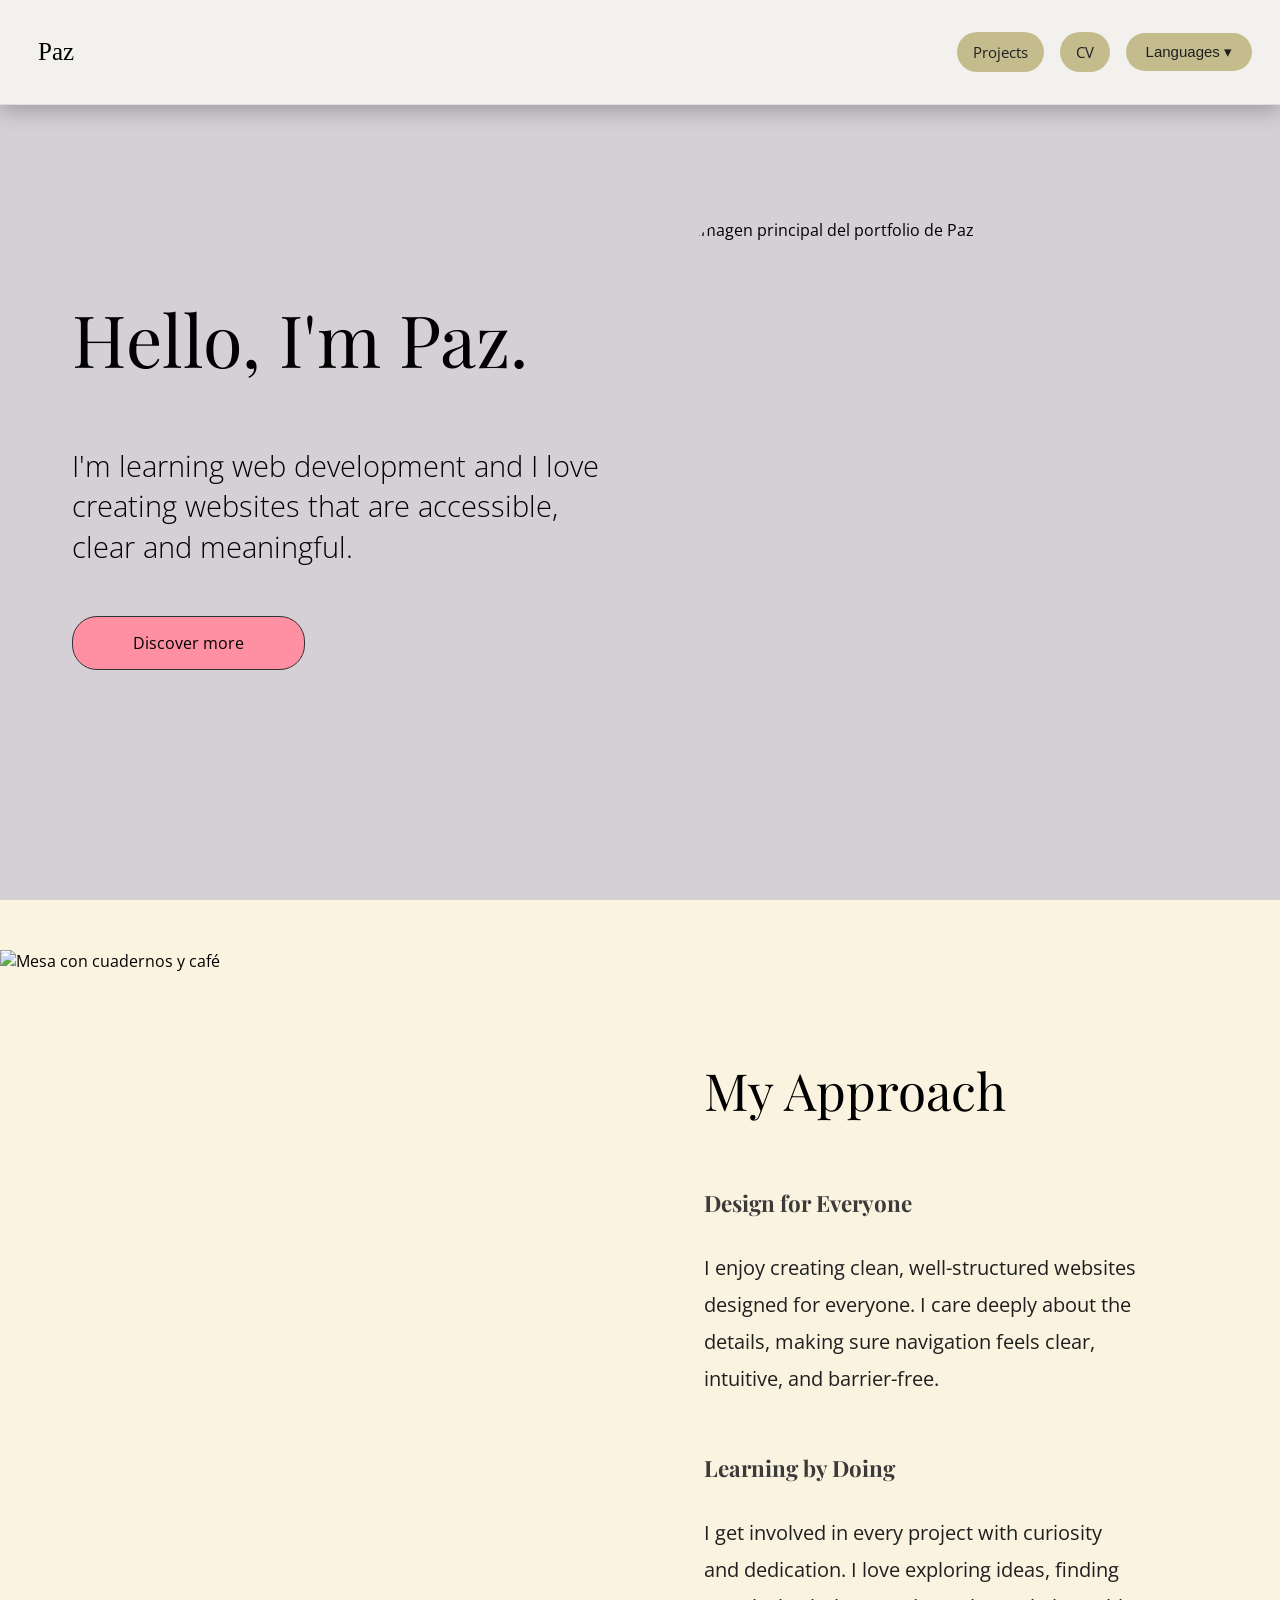
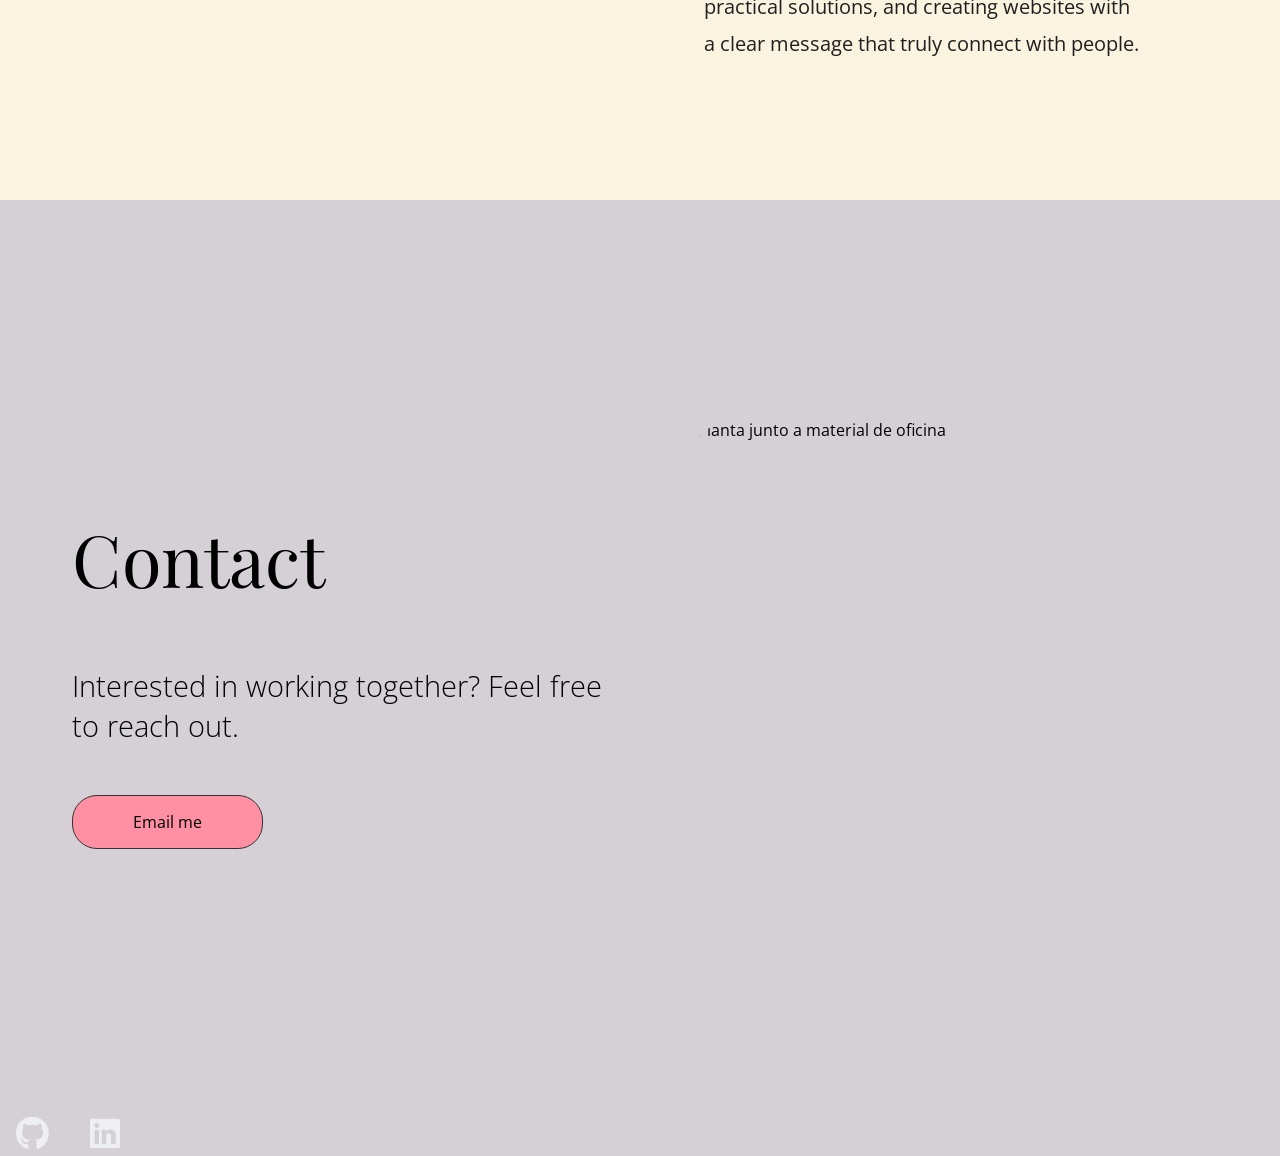
==== index.html @ 0264eae2 "Add files via upload" ====
<!DOCTYPE html>
<html lang="en">
<head>
    <meta charset="UTF-8">
    <meta name="viewport" content="width=device-width, initial-scale=1.0">
    <!-- Fuente de Google -->
    <link href="https://fonts.googleapis.com/css2?family=Playfair+Display:wght@400;600;700&family=Open+Sans:wght@300;400;600&display=swap" rel="stylesheet">
    <!-- Íconos Font Awesome -->
    <link rel="stylesheet" href="https://cdnjs.cloudflare.com/ajax/libs/font-awesome/6.5.0/css/all.min.css">
    <link rel="stylesheet" href="styles.css">


    <title>Mi Página Web</title>

    <style>
                               /* ====1 BASE / RESET==== */
  html {
    scroll-behavior: smooth;
  }

  body {
    font-family: 'Open Sans', sans-serif;
    margin: 0;
    padding: 0;
    background-color: #D4D0D6;
  }

  /* Tipografía para títulos */
  h1, h2 {
    font-family: 'Playfair Display', serif;
  }

  /* Tamaños base (globales) */
  h1 {
    font-size: 4.5rem;
    font-weight: normal;
  }

  h2, p {
    font-size: 1.8rem;
    font-weight: 300;
    line-height: 1.4;
  }
 
                            /* =====2 HEADER / NAV ==== */
  header {
    position: fixed;
    top: 0;
    width: 100%;
    z-index: 1000;
    background-color: #F2F1ED;
    color: black;
    padding: 1rem;
    display: flex;
    align-items: center;
    box-shadow: 0 6px 20px rgba(0, 0, 0, 0.25);
    flex-wrap: wrap;
    transition: transform 0.3s ease-in-out;
  }

  .hide-header {
    transform: translateY(-100%);
  }

  .logo {
    font-size: 25px;
    font-weight: normal;
    color: black;
    padding: 5px 10px;
    font-family: proxima nova; /* fuente de la pagina */
  }
.navbar {
  display: flex;
  align-items: center;
  width: 100%;
}

.nav-links {
  display: flex;
  align-items: center;
  gap: 1rem;
  margin-left: auto;
}

  .nav-link {
    text-decoration: none;
    color: black;
    font-size: 15px;
    padding: 10px 20px;
    border-radius: 20px;
    background-color: #C5BC8E;
    display: inline-block;
    cursor: pointer;
  }

  .nav-link:hover {
    background-color: #F2F1ED;
    color: #218838;
  }

  .nav-button {
    font-size: 15px;
    padding: 10px 40px;
    background-color: #C5BC8E;
    color: black;
    border: none;
    border-radius: 20px;
    cursor: pointer;
  }

  .nav-button:hover {
    background-color: #F2F1ED;
    color: #218838;
  }

  /* Dropdown idiomas */
  .dropdown {
    position: relative;
    cursor: pointer;
    border-radius: 20px;
    background-color: #C5BC8E;
    display: inline-block;
    font-size: 15px;
  }

  .dropdown:hover {
    background-color: #F2F1ED;
    color: #218838;
  }

  .dropdown i {
    margin-left: 6px;
  }

  .idioma-dropdown {
    display: none;
    position: absolute;
    top: 45px;
    left: 0;
    background-color: #F2F1ED;
    box-shadow: 0 4px 8px rgba(0,0,0,0.1);
    border-radius: 10px;
    list-style: none;
    padding: 0;
    margin: 0;
    z-index: 1001;
    overflow: hidden;
    min-width: 120px;
  }

  .idioma-dropdown li {
    padding: 10px;
    font-size: 14px;
    color: black;
    cursor: pointer;
    text-align: left;
  }

  .idioma-dropdown li:hover {
    background-color: #C5BC8E;
  }
  .dropdown-btn {
  background: none;
  border: none;
  padding: 10px 20px;
  font-size: 15px;
  line-height: 1,2;
  cursor: pointer;
}
.lang-toggle {
  background: none;
  border: none;
  padding: 8px;
  cursor: pointer;
  color: #6b705c; /* elegante, no negro */
  display: flex;
  align-items: center;
}
.lang-icon {
  width: 22px;
  height: 22px;
  stroke-width: 1.3;
}
.lang-toggle:hover {
  color:#218838;
}


                         /* =======3 SCROLL / SECCIONES====== */
                         /* Ocultar barra de scroll (mantiene el scroll activo) */
.scroll-container {
  scrollbar-width: none;      /* Firefox */
  -ms-overflow-style: none;   /* IE / Edge antiguo */
}

.scroll-container::-webkit-scrollbar {
  display: none;              /* Chrome, Safari, Edge */
}

.scroll-item {
  min-height: 100vh;
  height: auto;
  display: flex;
  align-items: center;
  justify-content: center;
  padding: 2rem 0;
}


  .second-section {
    background-color: #faf3e0;
  }

  /* Layout general de secciones (1 y 3) */
  .section {
    display: flex;
    align-items: center;
    justify-content: center;
    max-width: 1200px;
    width: 100%;
    padding: 3rem 2rem;
    gap: 3rem;
  }

  .text-content {
    flex: 1;
    margin-right: 0;
  }

  .image-content {
    flex: 1;
    display: flex;
    justify-content: center;
    margin-left: 0;
  }

  .image-content img {
    width: 510px;
    height: 510px;
    object-fit: cover;
    border-radius: 60px;
    margin-top: 3rem; /* baja la imagen sin afectar al header */
  }

                            /* =======4. SECCIÓN 2 (ENFOQUE)====== */
  .enfoque-section {
    display: flex;
    height: auto; 
    padding: 0;
    margin: 0;
  }

  .enfoque-img {
    width: 50vw;
    height: auto;
    margin: 0;
    padding: 0;
    flex-shrink: 0;
  }

  .enfoque-img img {
    width: 100%;
    height: 100%;
    object-fit: cover;
    border-radius: 0;
    display: block;
  }

  /* (Unificado) Text-content dentro de sección enfoque */
  .enfoque-section .text-content {
    width: 50vw;
    padding: 4rem;
    display: flex;
    flex-direction: column;
    justify-content: center;
  }

  /* Tipografía y tamaños específicos dentro de sección enfoque */
.enfoque-section h1 {
  font-size: 3.2rem;
  margin-bottom: 2rem;
}

.enfoque-section h2 {
  font-size: 1.4rem;
  font-weight: 500;
  margin-top: 2rem;
  margin-bottom: 0.6rem;
  color: #3a3a3a;
}


.enfoque-section p {
  font-size: 1.25rem;
  line-height: 1.85;  /*mas aire entre lineas*/
  margin-bottom: 1.5rem;
  max-width: 85%;  /*ancho de la lectura*/
  color:  #1f1f1f;
  font-weight: 400;
}


                                     /* ======5. BOTÓN ======== */
  .pink-button {
    background-color: #ff8fa3;
    border: 1px solid #333;
    color: black;
    padding: 15px 60px;
    font-size: 16px;
    border-radius: 25px;
    cursor: pointer;
    display: inline-block;
    margin-top: 20px;
    transition: background-color 0.3s ease;
    text-decoration: none;
  }

  .pink-button:hover {
    background-color: #ff6f8e;
  }

                         /* =====  6) FOOTER  ========= */
 

  .social-icons {
    margin-top: 10px;
  }

  .social-icons a {
    color:#edeff2 ;
    margin: 0 16px;
    font-size: 34px;
    transition: color 0.3s;
    text-decoration: none;
  }

  .social-icons a:hover {
    color: #ff8fa3;
  }

                       /* ===== 7) RESPONSIVE ============= */

  .lang-toggle {
    display: none; /* (🌍) oculto por defecto en PC */
}

  @media (max-width: 768px) {

/* ===== BOTÓN IDIOMA MÓVIL (🌍) ===== */

/* Asegura que el grupo de acciones se vea */
.mobile-actions {

  display: flex;
  align-items: center;
  gap: 0.75rem;
  margin-left: auto;
}

/* Botón idioma: solo icono, visible y negro */
.lang-toggle {
  display: inline-flex;/* globo en modo movil*/
  align-items: center;
  justify-content: center;
  background: transparent;
  border: none;
  box-shadow: none;

  color: #000; /* mismo color que Paz */
  padding: 6px;
  cursor: pointer;
}

/* Tamaño real del icono */
.lang-toggle svg {
  width: 22px;
  height: 22px;
  stroke: currentColor;
}
/* MENÚ MÓVIL ABIERTO: ocultar icono idioma (bolita) */
header.open .lang-toggle {
  display: none;
}
/* Ajuste menú móvil */
    .nav-menu { 
      flex-wrap: wrap; 
      justify-content: center; 
      margin-left: 0; 
      margin-right: 0;
     } 

    .section {
      flex-direction: column;
      padding: 2rem 1rem;
      text-align: center;
    }

    .text-content, .image-content {
      margin: 1rem 0;
    }

    .image-content img {
      width: 100%;
      max-width: 300px;
      height: auto;
    }

    header {
      flex-direction: column;
      text-align: center;
    }

    .nav-link {
      margin: 10px 0;
    }

    h1 {
      font-size: 3rem;
    }

    h2 {
      font-size: 1rem;
    }

    .scroll-item {
      padding: 2rem 1rem;
      
    }

    .enfoque-section {
      flex-direction: column;
    }

    .enfoque-img, .enfoque-img img {
      width: 100%;
      height: auto;
    }

    .enfoque-section .text-content {
      width: 100%;
      padding: 2rem;
    }

  /* MENÚ MÓVIL: ocultar botones verdes */
    .nav-links {
       display: none;
}
/* ===== MENÚ MÓVIL – LISTA MÍNIMA ===== */

header.open .nav-links {
  display: flex;
  flex-direction: column;
  align-items: center;
  gap: 1.2rem;
  margin-top: 1.5rem;
}

header.open .nav-link {
  background: none;
  padding: 0;
  font-size: 1.15rem;
  font-weight: 400;
  color: #000;
}

header.open .nav-link:hover {
  color: #218838;
}

/* MENÚ MÓVIL ABIERTO: ocultar Languages */
.nav-links .dropdown {
  display: none;
}

/* MENÚ MÓVIL ABIERTO: ocultar hamburguesa cuando el menú está abierto */
header.open .nav-toggle {
  display: none;

  }
  /* ===== MENÚ MÓVIL COMO LISTA (SIN BOTONES) ===== */

header.open .nav-links {
  display: flex;              /* muestra el menú */
  flex-direction: column;     /* lista vertical */
  align-items: center;
  width: 100%;
  margin-top: 1.5rem;
  gap: 1.2rem;
}

header.open .nav-link {
  background: none;           /* quita verde */
  border-radius: 0;
  padding: 0;                 /* quita forma de botón */
  font-size: 1.2rem;
  font-weight: 400;
  color: #000;
}

header.open .nav-link:hover {
  background: none;
  color: #218838;
}

  }
</style>

</head>
<body>
                                   <!-- ====== ENCABEZADO CON MENÚ ====== -->
   
  <header>
  <div class="navbar">
  <a class="logo" href="index.html">Paz</a>

 <!-- ====== ACCIONES MÓVIL (derecha) ====== -->

   <div class="mobile-actions">

  <!-- Botón idioma (móvil) -->
  <button class="lang-toggle" aria-label="Change language">
  <svg class="lang-icon" viewBox="0 0 24 24" aria-hidden="true">
  <circle cx="12" cy="12" r="9" fill="none" stroke="currentColor" stroke-width="1.3"/>
  <path d="M4 12h16M12 3.5c3.5 3.8 3.5 13.2 0 17M12 3.5c-3.5 3.8-3.5 13.2 0 17"
      stroke="currentColor" stroke-width="1.3" fill="none"/>
  </svg>
      </button>
      
<!-- DROPDOWN IDIOMAS · MÓVIL -->
  <div class="dropdown mobile-dropdown">
    <div class="dropdown-menu">
      <button type="button" onclick="cambiarIdioma('en')">English</button>
      <button type="button" onclick="cambiarIdioma('es')">Español</button>
    </div>
  </div>
  <!-- Botón menú (hamburguesa) -->
  <button class="nav-toggle" aria-label="Abrir menú">
    <span></span><span></span><span></span>
  </button>

</div>


     <nav class="nav-links" aria-label="Navegación">
<a href="#" id="nav-projects">Projects</a>
<a href="#" id="nav-cv">CV</a>
      <div class="dropdown">
        <button class="dropdown-btn" id="nav-language" type="button">Languages ▾</button>

        <div class="dropdown-menu">
          <button type="button" onclick="cambiarIdioma('en')">English</button>
          <button type="button" onclick="cambiarIdioma('es')">Español</button>
        </div>
      </div>
    </nav>
  </div>
</header>
 
                              <!-- ====== CONTENIDO PRINCIPAL ====== -->
    <main class="scroll-container">
                                              <!-- SECCIÓN 1 -->

<section class="scroll-item">
<div  class="section">
<div  class="text-content">
<h1   id="intro-titulo">Hello, I'm Paz.  </h1>
<p    id="intro-parrafo">I'm learning web development and I love creating websites that are accessible, clear and meaningful.</p>
<a    href="projects-en.html" 
      class="pink-button" 
      id="intro-boton"> Discover more
</a>
</div>
      
<div  class="image-content">
<img  src="https://i.postimg.cc/T3HyyRSV/9FF4616E-A33A-4D18-80FD-D19FC85ECB50.png"
      alt="Imagen principal del portfolio de Paz">
</div>

            </div>
        </section>

                                                 <!-- SECCIÓN 2 -->
        
       <section class="scroll-item second-section" id="projects">
    <div class="enfoque-section">
        <div class="enfoque-img">
            <img src="https://i.postimg.cc/15RDTkV3/marina-podrez-Qw-Op3y-IPm38-unsplash.jpg" alt="Mesa con cuadernos y café">
        </div>
        <div class="text-content">
            <h1 id="enfoque-titulo">My Approach</h1>

<h2 id="enfoque-sub1"><strong>Design for Everyone</strong></h2>
<p id="enfoque-texto1">I enjoy creating clean, well-structured websites designed for everyone. I care deeply about the details, making sure navigation feels clear, intuitive, and barrier-free.</p>

<h2 id="enfoque-sub2"><strong>Learning by Doing</strong></h2>
<p id="enfoque-texto2">I get involved in every project with curiosity and dedication. I love exploring ideas, finding practical solutions, and creating websites with a clear message that truly connect with people.</p>



        </div>
    </div>
</section>

                                                 <!-- SECCIÓN 3 -->
        <section class="scroll-item" id="contact">
            <div class="section">
                <div class="text-content">
               <h1 id="contacto-titulo">Contact me </h1>

<p id="contacto-texto">
  Interested in my professional profile? Take a look at my CV to learn more about my experience and background.
</p>

<a href="cv-en.html" class="pink-button" id="contacto-boton">
  View CV
</a>
    

                </div>
                <div class="image-content">
                    <img src="https://i.postimg.cc/xTqwysz9/planta-en-maceta-cerca-de-telefonos-inteligentes-y-papeleria.jpg" alt="Planta junto a material de oficina">

                </div>
            </div>
        </section>
    </main>

                                       <!-- ====== Foot ====== -->
    <footer>
  <div class="social-icons">
    <a href="https://github.com/Paz8341" target="_blank" aria-label="GitHub">

      <i class="fab fa-github"></i>
    </a>
    <a href="https://www.linkedin.com/in/paz-castillo-268824127" target="_blank" aria-label="LinkedIn">

      <i class="fab fa-linkedin"></i>
    </a>
  </div>
</footer>

                  <!-- ====== SCRIPT PARA OCULTAR HEADER AL DESPLAZAR HACIA ABAJO ====== -->
    <script>
  let lastScroll = 0;

  const header = document.querySelector("header");
  const scroller = document.querySelector(".scroll-container"); // el que realmente hace scroll

  scroller.addEventListener("scroll", () => {
    const currentScroll = scroller.scrollTop; // posición del scroll dentro del contenedor

    if (currentScroll > lastScroll) {
      header.classList.add("hide-header");   // bajando: ocultar
    } else {
      header.classList.remove("hide-header"); // subiendo: mostrar
    }

    lastScroll = currentScroll;
  });
</script>

   <script>
const textos = {
  en: {
    /* ===== MENÚ (Ingles)===== */
    "menu-proyectos": "Projects",
    "menu-contacto": "Contact",

    /* ===== SECCIÓN 1 (Ingles)===== */
    "intro-titulo": "Hello, I'm Paz.",
    "intro-parrafo": "I'm learning web development and I love creating websites that are accessible, clear and meaningful.",
    "intro-boton": "Discover more",

    /* ===== SECCIÓN 2 (Ingles)===== */
    "enfoque-titulo": "My Approach",
    "enfoque-sub1": "<strong>Design for Everyone</strong>",
    "enfoque-texto1": "I enjoy creating clean, well-structured websites designed for everyone. I care deeply about the details, making sure navigation feels clear, intuitive, and barrier-free.",
    "enfoque-sub2": "<strong>Learning by Doing</strong>",
    "enfoque-texto2": "I get involved in every project with curiosity and dedication. I love exploring ideas, finding practical solutions, and creating websites with a clear message that truly connect with people.",

    /* ===== SECCIÓN 3 (Ingles)===== */
    "contacto-titulo": "Contact",
    "contacto-texto": "Interested in working together? Feel free to reach out.",
    "contacto-boton": "Email me",


    /* ===== FOOTER (Ingles)===== */
    "pie-pagina": "&copy; 2025 My Website"
  },

  es: {
    /* ===== MENÚ (español)===== */
    "menu-proyectos": "Proyectos",
    "menu-contacto": "Contacto",

    /* ===== SECCIÓN 1 (español)===== */
    "intro-titulo": "Hola, soy Paz.",
    "intro-parrafo": "Estoy aprendiendo desarrollo web y me encanta crear sitios accesibles, claros y con sentido.",
    "intro-boton": "Descubrir más",

    /* ===== SECCIÓN 2 (español)===== */
    "enfoque-titulo": "Mi Enfoque",
    "enfoque-sub1": "<strong>Diseño para Todos</strong>",
    "enfoque-texto1": "Disfruto creando páginas limpias y bien estructuradas, pensadas para todas las personas. Cuido los detalles para que la navegación sea clara, intuitiva y sin barreras.",
    "enfoque-sub2": "<strong>Aprender Haciendo</strong>",
    "enfoque-texto2": "Me implico en cada proyecto con curiosidad y dedicación. Me encanta explorar ideas, encontrar soluciones prácticas y crear webs con un mensaje claro que conecten de verdad con su público.",

    /* ===== SECCIÓN 3 (español)===== */
    "contacto-titulo": "Contacto",
    "contacto-texto": "¿Te apetece colaborar? Escríbeme cuando quieras.",
    "contacto-boton": "Escríbeme",


    /* ===== FOOTER (español)===== */
    "pie-pagina": "&copy; 2025 Mi Sitio Web"
  }
};

function cambiarIdioma(idioma) {

  // 1) Cambio los textos visibles según idioma
  for (const id in textos[idioma]) {
    const elemento = document.getElementById(id);
    if (elemento) {
      elemento.innerHTML = textos[idioma][id];
    }
  }

  // 2) Cambio enlaces según idioma (CV y Projects)
  const btnCV = document.getElementById("contacto-boton");
  if (btnCV) {
    btnCV.href = (idioma === "es") ? "cv-es.html" : "cv-en.html";
  }

  const btnProjects = document.getElementById("intro-boton");
  if (btnProjects) {
    btnProjects.href = (idioma === "es") ? "projects-es.html" : "projects-en.html";
  }

  // 3) Guardo el idioma elegido para próximas visitas
  localStorage.setItem("lang", idioma);

  // 4) Ajusto el atributo lang del HTML
  document.documentElement.lang = idioma;
}


/* ===== DROPDOWN IDIOMAS ===== */
document.querySelector('.dropdown').addEventListener('click', function (e) {
  e.stopPropagation();
  const menu = document.getElementById('idioma-menu');
  menu.style.display = (menu.style.display === 'block') ? 'none' : 'block';
});

document.addEventListener('click', function () {
  const menu = document.getElementById('idioma-menu');
  if (menu) menu.style.display = 'none';
});
// Al cargar la página: aplico el idioma guardado (si existe)
// Si no hay ninguno, uso inglés por defecto
const idiomaGuardado = localStorage.getItem("lang") || "en";
cambiarIdioma(idiomaGuardado);


</script>
 <script src="script.js"></script>

 <script src="script.js"></script>

</body>
</html>
---- styles.css ----
/* ====== RESET/BASE GLOBAL ====== */


* { box-sizing: border-box; }/* Aplica todos los elementos y hace que padding y border no rompan el tamaño real*/
html { 
  scroll-behavior: smooth; }/* Controla el comportamiento general del scroll */
body { 
  margin: 0; /* elimina margen por defecto del navegador */
  font-family: 'Open Sans', sans-serif; }/* fuente base */

/* Contenedor general */

.container { /* Contenedor centrado reutilizable Limita ancho y da aire lateral*/
  max-width: 1100px;
  margin: 0 auto;/* centra horizontalmente */
  padding: 3rem 1.5rem;/* espacio interior */
}

/* ====== HEADER / NAV (responsive) ====== */

header { /*Contenedor principal del menú superior*/
  position: sticky; /* se queda arriba al hacer scroll */
  top: 0;
  z-index: 1000; /* se mantiene por encima del contenido */
  background: #F2F1ED;
  border-bottom: 1px solid rgba(0,0,0,0.08);
}
/* Barra de navegación */

.navbar {
  display: flex; /* coloca elementos en fila */
  align-items: center; /* centra verticalmente */
  gap: 1rem;
  padding: 1rem 0.75rem;
  margin: 0;
}
/* Logo/ Nombre del sitio */

.logo {
  font-family: 'Playfair Display', serif; /* fuente decorativa */
  font-size: 1.4rem; /*tamaño del texto */
  text-decoration: none; /* sin subrayado */
  color: #1f1f1f; /* color del texto */
}
/* ====== ENLACES DE NAVEGACION ====== */

.nav-links {/* Contenedor de los links del menú */
  margin-left: auto; /* empuja los links a la derecha */
  display: flex;/* coloca los links en fila */
  align-items: center; /* centra verticalmente */
  gap: 0.75rem; /* espacio entre links */
}

.nav-links a { /* Estilo de cada enlace del menú */
  text-decoration: none; /* Sin subrayado */
  color: #1f1f1f; /* color del texto */
  background: #C5BC8E; /* fondo del botón */
  padding: 10px 16px; /* espacio interior */
  border-radius: 999px; /* forma redondeada */
  font-size: 0.95rem; /* tamaño de texto */
}

.nav-links a:hover { /* Hover de los enlaces */
  background: #ffffff; }  /* cambia el fondo al pasar el ratón */


/* ===== HAMBURGUESA CLÁSICA (3 RAYAS) ===== */

/* Botón hamburguesa (contenedor del icono) */
.nav-toggle { 
  display: none;   /* oculto por defecto (desktop) */      
  margin-left: auto; /* Empuja el botón a la derecha */
  background: #C5BC8E; /* Fondo verde (igual que los botones del menú) */
  border: none;   /* Sin borde */
  border-radius: 999px; /* Forma completamente redondeada */
  cursor: pointer; /* Cursor de botón clicable */
  align-items: center;
  justify-content: center;
  width: 38px;      /* ancho fijo del botón */
  height: 28px;     /* alto fijo del botón */
  padding: 0;       /* evita que la pastilla se alargue */

}

/* Línea central de la hamburguesa */
.nav-toggle span {
  position: relative;  /* Referencia para ::before y ::after */
  width: 6px;  /* Ancho de cada raya */
  height: 1.5px; /* Grosor de la raya */
  background: #1f1f1f; /* Color de las rayas */
  display: block; /* Se comporta como bloque */
}

/* Rayas superior e inferior */
.nav-toggle span::before,
.nav-toggle span::after {
  content: "";                /* Necesario para que el pseudo-elemento exista */
  position: absolute;         /* Posición absoluta respecto al span */
  left: 0;                    /* Alineadas a la izquierda */
  width: 6px;                /* Mismo ancho que la raya central */
  height: 1.5px;                /* Mismo grosor */
  background: #1f1f1f;        /* Mismo color */
}

/* Raya superior */
.nav-toggle span::before {
  top: -4px;                  /* Se coloca arriba de la raya central */
}

/* Raya inferior */
.nav-toggle span::after {
  top: 4px;                   /* Se coloca debajo de la raya central */
}


/* Dropdown idiomas */

.dropdown {/* Contenedor del dropdown (referencia para position:absolute) */
   position: relative; }/* permite posicionar el menú dentro */

.dropdown-btn {
  border: none;
  background: #C5BC8E;
  padding: 10px 16px;
  border-radius: 999px; /* forma redondeada */
  cursor: pointer;
  font-size: 0.95rem;
  color: #1f1f1f;
}

.dropdown-btn:hover { /* Hover del botón de idiomas */
  background: #ffffff; /* cambio de fondo al pasar el ratón */
}

.dropdown-menu {/* Menú desplegable (cerrado por defecto) */
  display: none;/* oculto inicialmente */
  position: absolute;/* flota sobre el layout */
  top: 46px;/* separación desde el botón */
  left: 0;/* alineado a la izquierda */
  background: #fff;/* fondo blanco */
  border-radius: 14px;/* esquinas suaves */
  box-shadow: 0 10px 30px rgba(0,0,0,0.15);/* sombra flotante */
  padding: 8px;/* espacio interior */
  min-width: 160px;/* ancho mínimo */
}

.dropdown-menu button {/* Botones dentro del menú de idiomas */
  width: 100%;/* ocupa todo el ancho */
  border: none;/* sin borde */
  background: transparent;/* fondo transparente */
  padding: 10px 10px;/* espacio clicable */
  border-radius: 10px;/* esquinas redondeadas */
  text-align: left;/* texto alineado a la izquierda */
  cursor: pointer;/* cursor interactivo */
}

.dropdown-menu button:hover { /* Hover de cada idioma */
  background: #F2F1ED; /* fondo suave al pasar el ratón */
}

.dropdown.open .dropdown-menu { /* Estado abierto del dropdown (activado por JS) */
  display: block;  /* muestra el menú */
}

/* ====== HERO (Inicio) ====== */

.hero { /* Sección principal de bienvenida */
  background: #D4D0D6; /* color de fondo del hero */
}

.hero-grid {/* Grid que organiza texto e imagen */
  display: grid; /* layout en grid */
  grid-template-columns: 1.1fr 0.9fr;/* texto / imagen */
  gap: 2rem; /* espacio entre columnas */
  align-items: center;/* centra verticalmente */
}

.hero h1 { /*Título principal del hero */
  font-family: 'Playfair Display', serif;/* tipografía especial */
  font-size: 3.2rem;/* tamaño grande */
  margin: 0 0 0.8rem 0;/* separación inferior */
}

.hero p { /* Texto descriptivo del hero */
  font-size: 1.15rem;/* tamaño de lectura cómoda */
  line-height: 1.7;/* altura de línea */
  margin: 0 0 1.2rem 0;/* separación inferior */
  max-width: 52ch; /* ancho máximo de lectura */
}

.hero img {/* Imagen del hero */
  width: 100%;
  height: 420px;
  object-fit: cover;/* recorte proporcional */
  border-radius: 28px;
}

/* Botón rosa (tu estilo) */
.pink-button {
  background-color: #ff8fa3;/* color principal */
  border: 1px solid #333;
  color: black;/* texto negro */
  padding: 14px 46px;
  font-size: 16px;
  border-radius: 25px;
  cursor: pointer;/* cursor interactivo */
  display: inline-block;/* se comporta como botón */
  text-decoration: none;
}
.pink-button:hover { /* Hover del botón rosa */
  background-color: #ff6f8e; /* color más intenso */
}

/* Cards */

.card {/*una caja bonita que contiene algo  */
  background: #ffffff;/* fondo blanco para destacar */
  border-radius: 22px;/* esquinas redondeadas */
  padding: 1.6rem;/* espacio interior del contenido */
  box-shadow: 0 10px 25px rgba(0,0,0,0.06);/* sombra suave */
}

/* Grid proyectos */
.grid-3 {/*Como se colocan las cosas, no cómo se ven*/
  display: grid;/* activa el sistema grid */
  grid-template-columns: repeat(3, 1fr);/* 3 columnas iguales */
  gap: 1rem;/* espacio entre columnas */
}

/* ====== RESPONSIVE MOBILE ====== */

@media (max-width: 700px) {
  .nav-toggle { /* Muestra el botón hamburguesa en móvil */
    display: block; 
  }

  .nav-links { /* Oculta el menú por defecto */
    display: none;/* cerrado inicialmente */
    width: 100%;/* enlaces en columna */
    flex-direction: column;
    align-items: stretch;
    margin: 0;
    padding: 0 1.5rem 1rem 1.5rem;
  }

  .nav-links a,
  .dropdown-btn {
    width: 100%;
    text-align: center;
  }

  header.open .nav-links {  /* Cuando JS añade la clase "open" */
    display: flex; 
  }

  .hero h1 { font-size: 2.4rem; }
  .grid-3 { grid-template-columns: 1fr; }
}
/* ====== PARCHE RESPONSIVE para tu layout actual (scroll-item / section) ====== */

@media (max-width: 900px) {

/* HERO · Imagen full width tipo Adri */
.scroll-item:first-of-type .image-content {
  margin-left: -1.5rem;
  margin-right: -1.5rem;
}
  /* ===== HERO MÓVIL · ORDEN DEFINITIVO ===== */

.scroll-item:first-of-type .section {
  display: flex !important;
  flex-direction: column !important;
}

/* rompe el wrapper de texto solo visualmente */
.scroll-item:first-of-type .text-content {
  display: contents;
}

.scroll-item:first-of-type #intro-titulo {
  order: 1;
  margin-bottom: 0.5rem;
}

.scroll-item:first-of-type .image-content {
  order: 2;
  width: 100%;
  max-width: 90vw;      /* ← AQUÍ se hace grande */
  margin: 1.5rem auto;  /* centrada */
}

.scroll-item:first-of-type #intro-parrafo {
  order: 3;
}

.scroll-item:first-of-type #intro-boton {
  order: 4;
}

/* HERO · Imagen más cuadrada */
.scroll-item:first-of-type .image-content img {
  width: 100% !important;
  aspect-ratio:  4/ 5;   /* cuadrada */
  height: auto !important;
}

 .scroll-item {/* Evita que height:100vh rompa el diseño en móvil */
  height: auto !important;
  min-height: auto !important;
  padding: 2rem 0 !important;
  display: block !important;   /* evita solapes */
}
/* Apilar texto + imagen en columna */
  .section,
  .enfoque-section {
    flex-direction: column !important;
    align-items: center !important;
    justify-content: flex-start !important;
    gap: 1.5rem !important;
    padding: 2rem 1.5rem !important;
  }

/* Elimina anchos y alturas fijas que rompen el móvil */
  .enfoque-img,
  .enfoque-section .text-content {
    width: 100% !important;
    height: auto !important;
    padding: 0 !important;
  }
/* Imagen de la sección enfoque */
  .enfoque-img img {
    height: 260px !important;
    width: 100% !important;
    object-fit: cover !important;
    border-radius: 28px !important;
  }

/* Imágenes generales */
  .image-content {
    margin: 0 !important;
  
  }

/* Texto: bajar tamaños en móvil para que no se monten */ 
  .hero h1,
  .enfoque-section h1,
  #contact h1 {
   font-size: 2.2rem !important;
   line-height: 1.15 !important;
}
.text-content {
    margin-bottom: 1.25rem !important;
}

.enfoque-section p {
   max-width: 100% !important;
}
/* Botón centrado */
.pink-button {
    width: 100%;
    max-width: 320px;
    text-align: center;
  }
.enfoque-section {
    height: auto !important;
    padding-bottom: 3rem !important;
  }
.enfoque-section h1 {
    margin: 0 0 1rem 0 !important;
  }

.enfoque-section h2 {
    margin-top: 1.5rem !important;
  }

#contact {
    padding-top: 3rem !important;
  }
  }
  /* ===== AJUSTE LIMPIO BORDES SECCIÓN ENFOQUE (DESKTOP) ===== */


/* ====== MEDIA QUERY · MENÚ MÓVIL ======

   Este bloque controla SOLO el comportamiento del menú en pantallas pequeñas
   (móviles y tablets)
*/
/* ===== DROPDOWN IDIOMAS (VISIBILIDAD) ===== */

.dropdown-menu {
  display: none;
}

.dropdown.open .dropdown-menu {
  display: block;
}

@media (max-width: 768px) {
.mobile-dropdown {
  position: absolute;
  top: 60px;
  right: 1rem;
  z-index: 1001;
}

  .nav-links {/* Oculta los botones verdes (Projects / CV / Languages) en modo móvil */
    display: none;
  }

  .nav-toggle {/* Muestra el icono de hamburguesa solo en modo móvil */
    display: block;
  }
    /* ===== DROPDOWN IDIOMAS (MÓVIL) ===== */
  .dropdown-menu {
    left: auto;
    right: 0;
    min-width: 140px;
  }


/* === ACCIONES MÓVIL (🌍 + ☰) === */

  .mobile-actions {
    display: flex;          /* coloca 🌍 y ☰ en fila */
    gap: 0.5rem;            /* espacio entre botones */
    margin-left: auto;      /* empuja el grupo a la derecha */
  }

  .mobile-actions .nav-toggle { /* Estilo común para ambos botones */ 
    background: #C5BC8E;    /* mismo verde que Projects / CV */
    border: none;
    border-radius: 999px;
    width: 38px;     /* mismo tamaño que el botón base */
    height: 28px;
    padding: 0;      /* evita que se alargue */
    cursor: pointer;
    display: flex;
    align-items: center;
    justify-content: center;
  }

  .lang-toggle {/* Botón idioma (🌍) – visible, limpio y alineado */
    display: inline-flex;  /* asegura que SE VEA */
    align-items: center;
    justify-content: center;
    background: transparent; /* sin fondo */
    border: none; /* sin borde */
    box-shadow: none;
    color: #1f1f1f; /* MISMO color que Paz / hamburguesa */
    padding: 8px;
    font-size: 22px; /* tamaño visible del icono */
    cursor: pointer;
  }
}
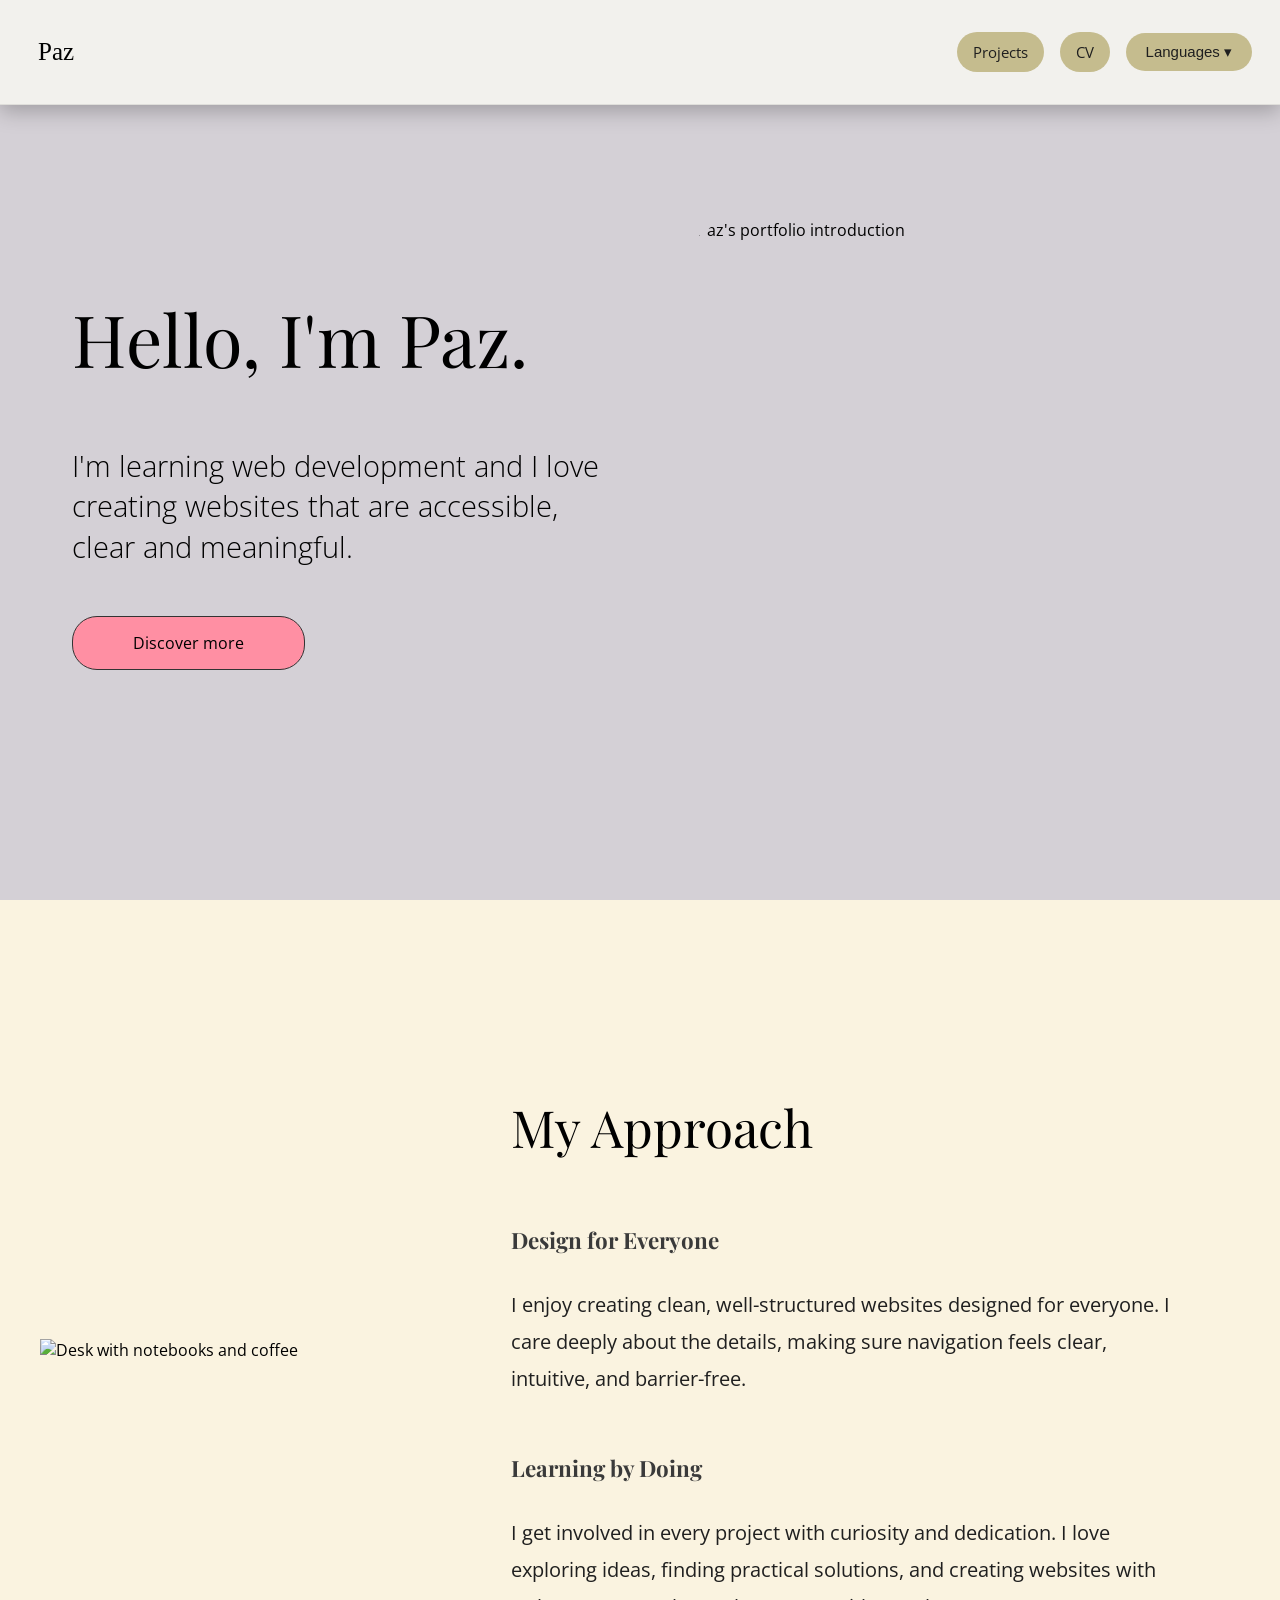
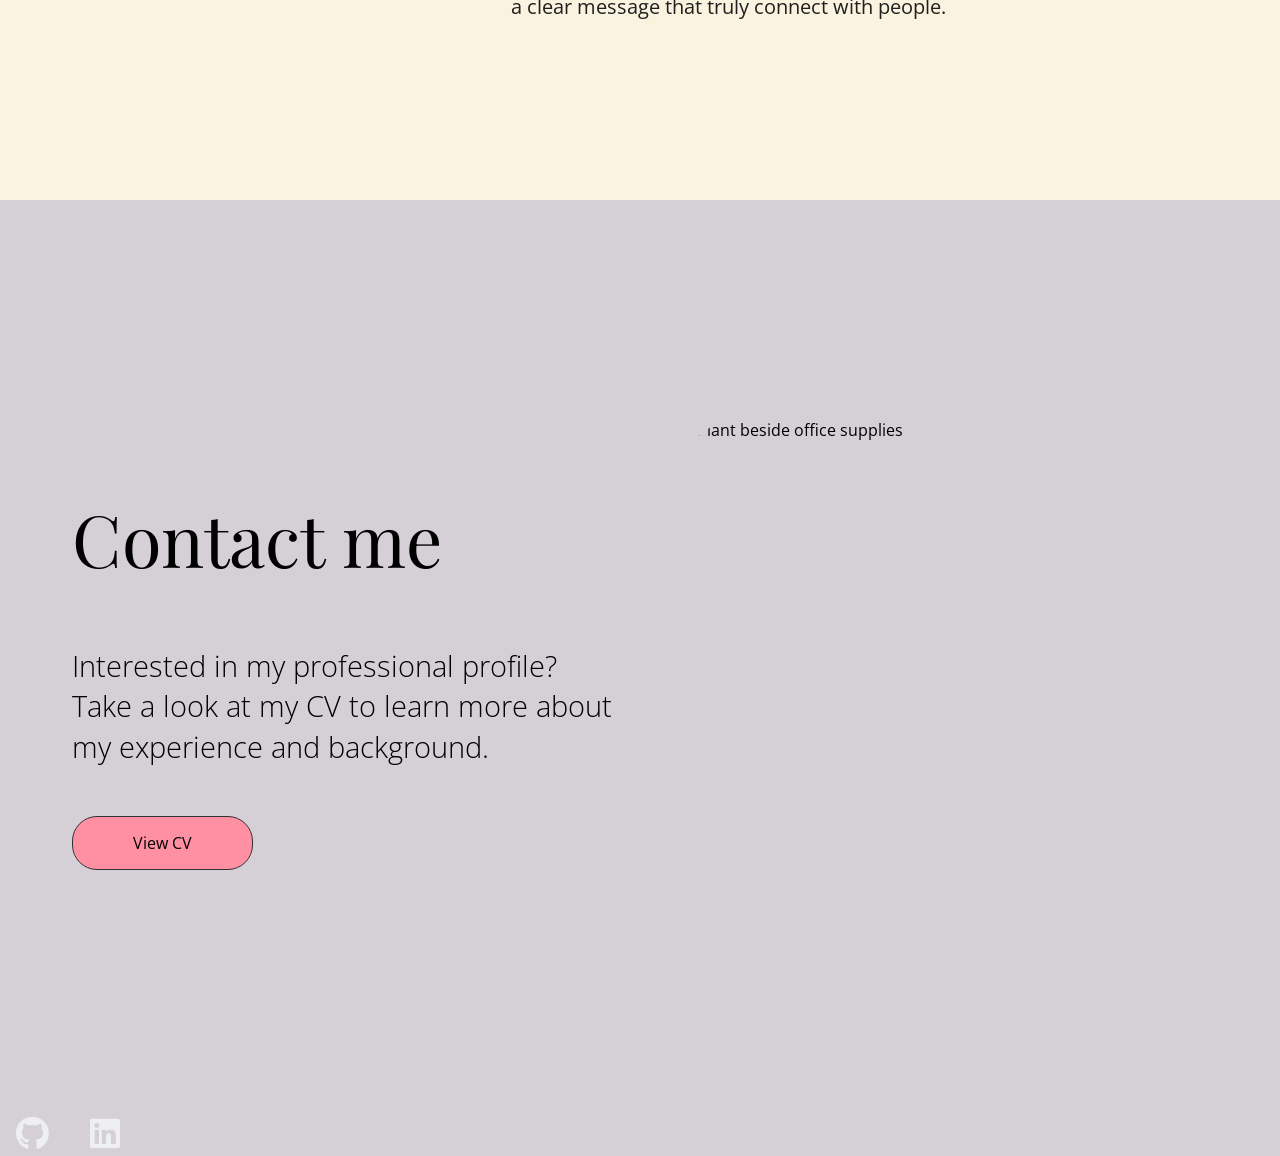
==== commit 0517d37b: "Mejora navegación, idiomas y responsive conservando el portfolio" ====
--- a/index.html
+++ b/index.html
@@ -1,771 +1,156 @@
-<!DOCTYPE html>
-<html lang="en">
-<head>
-    <meta charset="UTF-8">
-    <meta name="viewport" content="width=device-width, initial-scale=1.0">
-    <!-- Fuente de Google -->
-    <link href="https://fonts.googleapis.com/css2?family=Playfair+Display:wght@400;600;700&family=Open+Sans:wght@300;400;600&display=swap" rel="stylesheet">
-    <!-- Íconos Font Awesome -->
-    <link rel="stylesheet" href="https://cdnjs.cloudflare.com/ajax/libs/font-awesome/6.5.0/css/all.min.css">
-    <link rel="stylesheet" href="styles.css">
-
-
-    <title>Mi Página Web</title>
-
-    <style>
-                               /* ====1 BASE / RESET==== */
-  html {
-    scroll-behavior: smooth;
-  }
-
-  body {
-    font-family: 'Open Sans', sans-serif;
-    margin: 0;
-    padding: 0;
-    background-color: #D4D0D6;
-  }
-
-  /* Tipografía para títulos */
-  h1, h2 {
-    font-family: 'Playfair Display', serif;
-  }
-
-  /* Tamaños base (globales) */
-  h1 {
-    font-size: 4.5rem;
-    font-weight: normal;
-  }
-
-  h2, p {
-    font-size: 1.8rem;
-    font-weight: 300;
-    line-height: 1.4;
-  }
- 
-                            /* =====2 HEADER / NAV ==== */
-  header {
-    position: fixed;
-    top: 0;
-    width: 100%;
-    z-index: 1000;
-    background-color: #F2F1ED;
-    color: black;
-    padding: 1rem;
-    display: flex;
-    align-items: center;
-    box-shadow: 0 6px 20px rgba(0, 0, 0, 0.25);
-    flex-wrap: wrap;
-    transition: transform 0.3s ease-in-out;
-  }
-
-  .hide-header {
-    transform: translateY(-100%);
-  }
-
-  .logo {
-    font-size: 25px;
-    font-weight: normal;
-    color: black;
-    padding: 5px 10px;
-    font-family: proxima nova; /* fuente de la pagina */
-  }
-.navbar {
-  display: flex;
-  align-items: center;
-  width: 100%;
-}
-
-.nav-links {
-  display: flex;
-  align-items: center;
-  gap: 1rem;
-  margin-left: auto;
-}
-
-  .nav-link {
-    text-decoration: none;
-    color: black;
-    font-size: 15px;
-    padding: 10px 20px;
-    border-radius: 20px;
-    background-color: #C5BC8E;
-    display: inline-block;
-    cursor: pointer;
-  }
-
-  .nav-link:hover {
-    background-color: #F2F1ED;
-    color: #218838;
-  }
-
-  .nav-button {
-    font-size: 15px;
-    padding: 10px 40px;
-    background-color: #C5BC8E;
-    color: black;
-    border: none;
-    border-radius: 20px;
-    cursor: pointer;
-  }
-
-  .nav-button:hover {
-    background-color: #F2F1ED;
-    color: #218838;
-  }
-
-  /* Dropdown idiomas */
-  .dropdown {
-    position: relative;
-    cursor: pointer;
-    border-radius: 20px;
-    background-color: #C5BC8E;
-    display: inline-block;
-    font-size: 15px;
-  }
-
-  .dropdown:hover {
-    background-color: #F2F1ED;
-    color: #218838;
-  }
-
-  .dropdown i {
-    margin-left: 6px;
-  }
-
-  .idioma-dropdown {
-    display: none;
-    position: absolute;
-    top: 45px;
-    left: 0;
-    background-color: #F2F1ED;
-    box-shadow: 0 4px 8px rgba(0,0,0,0.1);
-    border-radius: 10px;
-    list-style: none;
-    padding: 0;
-    margin: 0;
-    z-index: 1001;
-    overflow: hidden;
-    min-width: 120px;
-  }
-
-  .idioma-dropdown li {
-    padding: 10px;
-    font-size: 14px;
-    color: black;
-    cursor: pointer;
-    text-align: left;
-  }
-
-  .idioma-dropdown li:hover {
-    background-color: #C5BC8E;
-  }
-  .dropdown-btn {
-  background: none;
-  border: none;
-  padding: 10px 20px;
-  font-size: 15px;
-  line-height: 1,2;
-  cursor: pointer;
-}
-.lang-toggle {
-  background: none;
-  border: none;
-  padding: 8px;
-  cursor: pointer;
-  color: #6b705c; /* elegante, no negro */
-  display: flex;
-  align-items: center;
-}
-.lang-icon {
-  width: 22px;
-  height: 22px;
-  stroke-width: 1.3;
-}
-.lang-toggle:hover {
-  color:#218838;
-}
-
-
-                         /* =======3 SCROLL / SECCIONES====== */
-                         /* Ocultar barra de scroll (mantiene el scroll activo) */
-.scroll-container {
-  scrollbar-width: none;      /* Firefox */
-  -ms-overflow-style: none;   /* IE / Edge antiguo */
-}
-
-.scroll-container::-webkit-scrollbar {
-  display: none;              /* Chrome, Safari, Edge */
-}
-
-.scroll-item {
-  min-height: 100vh;
-  height: auto;
-  display: flex;
-  align-items: center;
-  justify-content: center;
-  padding: 2rem 0;
-}
-
-
-  .second-section {
-    background-color: #faf3e0;
-  }
-
-  /* Layout general de secciones (1 y 3) */
-  .section {
-    display: flex;
-    align-items: center;
-    justify-content: center;
-    max-width: 1200px;
-    width: 100%;
-    padding: 3rem 2rem;
-    gap: 3rem;
-  }
-
-  .text-content {
-    flex: 1;
-    margin-right: 0;
-  }
-
-  .image-content {
-    flex: 1;
-    display: flex;
-    justify-content: center;
-    margin-left: 0;
-  }
-
-  .image-content img {
-    width: 510px;
-    height: 510px;
-    object-fit: cover;
-    border-radius: 60px;
-    margin-top: 3rem; /* baja la imagen sin afectar al header */
-  }
-
-                            /* =======4. SECCIÓN 2 (ENFOQUE)====== */
-  .enfoque-section {
-    display: flex;
-    height: auto; 
-    padding: 0;
-    margin: 0;
-  }
-
-  .enfoque-img {
-    width: 50vw;
-    height: auto;
-    margin: 0;
-    padding: 0;
-    flex-shrink: 0;
-  }
-
-  .enfoque-img img {
-    width: 100%;
-    height: 100%;
-    object-fit: cover;
-    border-radius: 0;
-    display: block;
-  }
-
-  /* (Unificado) Text-content dentro de sección enfoque */
-  .enfoque-section .text-content {
-    width: 50vw;
-    padding: 4rem;
-    display: flex;
-    flex-direction: column;
-    justify-content: center;
-  }
-
-  /* Tipografía y tamaños específicos dentro de sección enfoque */
-.enfoque-section h1 {
-  font-size: 3.2rem;
-  margin-bottom: 2rem;
-}
-
-.enfoque-section h2 {
-  font-size: 1.4rem;
-  font-weight: 500;
-  margin-top: 2rem;
-  margin-bottom: 0.6rem;
-  color: #3a3a3a;
-}
-
-
-.enfoque-section p {
-  font-size: 1.25rem;
-  line-height: 1.85;  /*mas aire entre lineas*/
-  margin-bottom: 1.5rem;
-  max-width: 85%;  /*ancho de la lectura*/
-  color:  #1f1f1f;
-  font-weight: 400;
-}
-
-
-                                     /* ======5. BOTÓN ======== */
-  .pink-button {
-    background-color: #ff8fa3;
-    border: 1px solid #333;
-    color: black;
-    padding: 15px 60px;
-    font-size: 16px;
-    border-radius: 25px;
-    cursor: pointer;
-    display: inline-block;
-    margin-top: 20px;
-    transition: background-color 0.3s ease;
-    text-decoration: none;
-  }
-
-  .pink-button:hover {
-    background-color: #ff6f8e;
-  }
-
-                         /* =====  6) FOOTER  ========= */
- 
-
-  .social-icons {
-    margin-top: 10px;
-  }
-
-  .social-icons a {
-    color:#edeff2 ;
-    margin: 0 16px;
-    font-size: 34px;
-    transition: color 0.3s;
-    text-decoration: none;
-  }
-
-  .social-icons a:hover {
-    color: #ff8fa3;
-  }
-
-                       /* ===== 7) RESPONSIVE ============= */
-
-  .lang-toggle {
-    display: none; /* (🌍) oculto por defecto en PC */
-}
-
-  @media (max-width: 768px) {
-
-/* ===== BOTÓN IDIOMA MÓVIL (🌍) ===== */
-
-/* Asegura que el grupo de acciones se vea */
-.mobile-actions {
-
-  display: flex;
-  align-items: center;
-  gap: 0.75rem;
-  margin-left: auto;
-}
-
-/* Botón idioma: solo icono, visible y negro */
-.lang-toggle {
-  display: inline-flex;/* globo en modo movil*/
-  align-items: center;
-  justify-content: center;
-  background: transparent;
-  border: none;
-  box-shadow: none;
-
-  color: #000; /* mismo color que Paz */
-  padding: 6px;
-  cursor: pointer;
-}
-
-/* Tamaño real del icono */
-.lang-toggle svg {
-  width: 22px;
-  height: 22px;
-  stroke: currentColor;
-}
-/* MENÚ MÓVIL ABIERTO: ocultar icono idioma (bolita) */
-header.open .lang-toggle {
-  display: none;
-}
-/* Ajuste menú móvil */
-    .nav-menu { 
-      flex-wrap: wrap; 
-      justify-content: center; 
-      margin-left: 0; 
-      margin-right: 0;
-     } 
-
-    .section {
-      flex-direction: column;
-      padding: 2rem 1rem;
-      text-align: center;
-    }
-
-    .text-content, .image-content {
-      margin: 1rem 0;
-    }
-
-    .image-content img {
-      width: 100%;
-      max-width: 300px;
-      height: auto;
-    }
-
-    header {
-      flex-direction: column;
-      text-align: center;
-    }
-
-    .nav-link {
-      margin: 10px 0;
-    }
-
-    h1 {
-      font-size: 3rem;
-    }
-
-    h2 {
-      font-size: 1rem;
-    }
-
-    .scroll-item {
-      padding: 2rem 1rem;
-      
-    }
-
-    .enfoque-section {
-      flex-direction: column;
-    }
-
-    .enfoque-img, .enfoque-img img {
-      width: 100%;
-      height: auto;
-    }
-
-    .enfoque-section .text-content {
-      width: 100%;
-      padding: 2rem;
-    }
-
-  /* MENÚ MÓVIL: ocultar botones verdes */
-    .nav-links {
-       display: none;
-}
-/* ===== MENÚ MÓVIL – LISTA MÍNIMA ===== */
-
-header.open .nav-links {
-  display: flex;
-  flex-direction: column;
-  align-items: center;
-  gap: 1.2rem;
-  margin-top: 1.5rem;
-}
-
-header.open .nav-link {
-  background: none;
-  padding: 0;
-  font-size: 1.15rem;
-  font-weight: 400;
-  color: #000;
-}
-
-header.open .nav-link:hover {
-  color: #218838;
-}
-
-/* MENÚ MÓVIL ABIERTO: ocultar Languages */
-.nav-links .dropdown {
-  display: none;
-}
-
-/* MENÚ MÓVIL ABIERTO: ocultar hamburguesa cuando el menú está abierto */
-header.open .nav-toggle {
-  display: none;
-
-  }
-  /* ===== MENÚ MÓVIL COMO LISTA (SIN BOTONES) ===== */
-
-header.open .nav-links {
-  display: flex;              /* muestra el menú */
-  flex-direction: column;     /* lista vertical */
-  align-items: center;
-  width: 100%;
-  margin-top: 1.5rem;
-  gap: 1.2rem;
-}
-
-header.open .nav-link {
-  background: none;           /* quita verde */
-  border-radius: 0;
-  padding: 0;                 /* quita forma de botón */
-  font-size: 1.2rem;
-  font-weight: 400;
-  color: #000;
-}
-
-header.open .nav-link:hover {
-  background: none;
-  color: #218838;
-}
-
-  }
-</style>
-
-</head>
-<body>
-                                   <!-- ====== ENCABEZADO CON MENÚ ====== -->
-   
-  <header>
-  <div class="navbar">
-  <a class="logo" href="index.html">Paz</a>
-
- <!-- ====== ACCIONES MÓVIL (derecha) ====== -->
-
-   <div class="mobile-actions">
-
-  <!-- Botón idioma (móvil) -->
-  <button class="lang-toggle" aria-label="Change language">
-  <svg class="lang-icon" viewBox="0 0 24 24" aria-hidden="true">
-  <circle cx="12" cy="12" r="9" fill="none" stroke="currentColor" stroke-width="1.3"/>
-  <path d="M4 12h16M12 3.5c3.5 3.8 3.5 13.2 0 17M12 3.5c-3.5 3.8-3.5 13.2 0 17"
-      stroke="currentColor" stroke-width="1.3" fill="none"/>
-  </svg>
-      </button>
-      
-<!-- DROPDOWN IDIOMAS · MÓVIL -->
-  <div class="dropdown mobile-dropdown">
-    <div class="dropdown-menu">
-      <button type="button" onclick="cambiarIdioma('en')">English</button>
-      <button type="button" onclick="cambiarIdioma('es')">Español</button>
-    </div>
-  </div>
-  <!-- Botón menú (hamburguesa) -->
-  <button class="nav-toggle" aria-label="Abrir menú">
-    <span></span><span></span><span></span>
-  </button>
-
-</div>
-
-
-     <nav class="nav-links" aria-label="Navegación">
-<a href="#" id="nav-projects">Projects</a>
-<a href="#" id="nav-cv">CV</a>
-      <div class="dropdown">
-        <button class="dropdown-btn" id="nav-language" type="button">Languages ▾</button>
-
-        <div class="dropdown-menu">
-          <button type="button" onclick="cambiarIdioma('en')">English</button>
-          <button type="button" onclick="cambiarIdioma('es')">Español</button>
-        </div>
-      </div>
-    </nav>
-  </div>
-</header>
- 
-                              <!-- ====== CONTENIDO PRINCIPAL ====== -->
-    <main class="scroll-container">
-                                              <!-- SECCIÓN 1 -->
-
-<section class="scroll-item">
-<div  class="section">
-<div  class="text-content">
-<h1   id="intro-titulo">Hello, I'm Paz.  </h1>
-<p    id="intro-parrafo">I'm learning web development and I love creating websites that are accessible, clear and meaningful.</p>
-<a    href="projects-en.html" 
-      class="pink-button" 
-      id="intro-boton"> Discover more
-</a>
-</div>
-      
-<div  class="image-content">
-<img  src="https://i.postimg.cc/T3HyyRSV/9FF4616E-A33A-4D18-80FD-D19FC85ECB50.png"
-      alt="Imagen principal del portfolio de Paz">
-</div>
-
-            </div>
-        </section>
-
-                                                 <!-- SECCIÓN 2 -->
-        
-       <section class="scroll-item second-section" id="projects">
-    <div class="enfoque-section">
-        <div class="enfoque-img">
-            <img src="https://i.postimg.cc/15RDTkV3/marina-podrez-Qw-Op3y-IPm38-unsplash.jpg" alt="Mesa con cuadernos y café">
-        </div>
-        <div class="text-content">
-            <h1 id="enfoque-titulo">My Approach</h1>
-
-<h2 id="enfoque-sub1"><strong>Design for Everyone</strong></h2>
-<p id="enfoque-texto1">I enjoy creating clean, well-structured websites designed for everyone. I care deeply about the details, making sure navigation feels clear, intuitive, and barrier-free.</p>
-
-<h2 id="enfoque-sub2"><strong>Learning by Doing</strong></h2>
-<p id="enfoque-texto2">I get involved in every project with curiosity and dedication. I love exploring ideas, finding practical solutions, and creating websites with a clear message that truly connect with people.</p>
-
-
-
-        </div>
-    </div>
-</section>
-
-                                                 <!-- SECCIÓN 3 -->
-        <section class="scroll-item" id="contact">
-            <div class="section">
-                <div class="text-content">
-               <h1 id="contacto-titulo">Contact me </h1>
-
-<p id="contacto-texto">
-  Interested in my professional profile? Take a look at my CV to learn more about my experience and background.
-</p>
-
-<a href="cv-en.html" class="pink-button" id="contacto-boton">
-  View CV
-</a>
-    
-
-                </div>
-                <div class="image-content">
-                    <img src="https://i.postimg.cc/xTqwysz9/planta-en-maceta-cerca-de-telefonos-inteligentes-y-papeleria.jpg" alt="Planta junto a material de oficina">
-
-                </div>
-            </div>
-        </section>
-    </main>
-
-                                       <!-- ====== Foot ====== -->
-    <footer>
-  <div class="social-icons">
-    <a href="https://github.com/Paz8341" target="_blank" aria-label="GitHub">
-
-      <i class="fab fa-github"></i>
-    </a>
-    <a href="https://www.linkedin.com/in/paz-castillo-268824127" target="_blank" aria-label="LinkedIn">
-
-      <i class="fab fa-linkedin"></i>
-    </a>
-  </div>
-</footer>
-
-                  <!-- ====== SCRIPT PARA OCULTAR HEADER AL DESPLAZAR HACIA ABAJO ====== -->
-    <script>
-  let lastScroll = 0;
-
-  const header = document.querySelector("header");
-  const scroller = document.querySelector(".scroll-container"); // el que realmente hace scroll
-
-  scroller.addEventListener("scroll", () => {
-    const currentScroll = scroller.scrollTop; // posición del scroll dentro del contenedor
-
-    if (currentScroll > lastScroll) {
-      header.classList.add("hide-header");   // bajando: ocultar
-    } else {
-      header.classList.remove("hide-header"); // subiendo: mostrar
-    }
-
-    lastScroll = currentScroll;
-  });
-</script>
-
-   <script>
-const textos = {
-  en: {
-    /* ===== MENÚ (Ingles)===== */
-    "menu-proyectos": "Projects",
-    "menu-contacto": "Contact",
-
-    /* ===== SECCIÓN 1 (Ingles)===== */
-    "intro-titulo": "Hello, I'm Paz.",
-    "intro-parrafo": "I'm learning web development and I love creating websites that are accessible, clear and meaningful.",
-    "intro-boton": "Discover more",
-
-    /* ===== SECCIÓN 2 (Ingles)===== */
-    "enfoque-titulo": "My Approach",
-    "enfoque-sub1": "<strong>Design for Everyone</strong>",
-    "enfoque-texto1": "I enjoy creating clean, well-structured websites designed for everyone. I care deeply about the details, making sure navigation feels clear, intuitive, and barrier-free.",
-    "enfoque-sub2": "<strong>Learning by Doing</strong>",
-    "enfoque-texto2": "I get involved in every project with curiosity and dedication. I love exploring ideas, finding practical solutions, and creating websites with a clear message that truly connect with people.",
-
-    /* ===== SECCIÓN 3 (Ingles)===== */
-    "contacto-titulo": "Contact",
-    "contacto-texto": "Interested in working together? Feel free to reach out.",
-    "contacto-boton": "Email me",
-
-
-    /* ===== FOOTER (Ingles)===== */
-    "pie-pagina": "&copy; 2025 My Website"
-  },
-
-  es: {
-    /* ===== MENÚ (español)===== */
-    "menu-proyectos": "Proyectos",
-    "menu-contacto": "Contacto",
-
-    /* ===== SECCIÓN 1 (español)===== */
-    "intro-titulo": "Hola, soy Paz.",
-    "intro-parrafo": "Estoy aprendiendo desarrollo web y me encanta crear sitios accesibles, claros y con sentido.",
-    "intro-boton": "Descubrir más",
-
-    /* ===== SECCIÓN 2 (español)===== */
-    "enfoque-titulo": "Mi Enfoque",
-    "enfoque-sub1": "<strong>Diseño para Todos</strong>",
-    "enfoque-texto1": "Disfruto creando páginas limpias y bien estructuradas, pensadas para todas las personas. Cuido los detalles para que la navegación sea clara, intuitiva y sin barreras.",
-    "enfoque-sub2": "<strong>Aprender Haciendo</strong>",
-    "enfoque-texto2": "Me implico en cada proyecto con curiosidad y dedicación. Me encanta explorar ideas, encontrar soluciones prácticas y crear webs con un mensaje claro que conecten de verdad con su público.",
-
-    /* ===== SECCIÓN 3 (español)===== */
-    "contacto-titulo": "Contacto",
-    "contacto-texto": "¿Te apetece colaborar? Escríbeme cuando quieras.",
-    "contacto-boton": "Escríbeme",
-
-
-    /* ===== FOOTER (español)===== */
-    "pie-pagina": "&copy; 2025 Mi Sitio Web"
-  }
-};
-
-function cambiarIdioma(idioma) {
-
-  // 1) Cambio los textos visibles según idioma
-  for (const id in textos[idioma]) {
-    const elemento = document.getElementById(id);
-    if (elemento) {
-      elemento.innerHTML = textos[idioma][id];
-    }
-  }
-
-  // 2) Cambio enlaces según idioma (CV y Projects)
-  const btnCV = document.getElementById("contacto-boton");
-  if (btnCV) {
-    btnCV.href = (idioma === "es") ? "cv-es.html" : "cv-en.html";
-  }
-
-  const btnProjects = document.getElementById("intro-boton");
-  if (btnProjects) {
-    btnProjects.href = (idioma === "es") ? "projects-es.html" : "projects-en.html";
-  }
-
-  // 3) Guardo el idioma elegido para próximas visitas
-  localStorage.setItem("lang", idioma);
-
-  // 4) Ajusto el atributo lang del HTML
-  document.documentElement.lang = idioma;
-}
-
-
-/* ===== DROPDOWN IDIOMAS ===== */
-document.querySelector('.dropdown').addEventListener('click', function (e) {
-  e.stopPropagation();
-  const menu = document.getElementById('idioma-menu');
-  menu.style.display = (menu.style.display === 'block') ? 'none' : 'block';
-});
-
-document.addEventListener('click', function () {
-  const menu = document.getElementById('idioma-menu');
-  if (menu) menu.style.display = 'none';
-});
-// Al cargar la página: aplico el idioma guardado (si existe)
-// Si no hay ninguno, uso inglés por defecto
-const idiomaGuardado = localStorage.getItem("lang") || "en";
-cambiarIdioma(idiomaGuardado);
-
-
-</script>
- <script src="script.js"></script>
-
- <script src="script.js"></script>
-
-</body>
-</html>
+<!DOCTYPE html>
+<html lang="en">
+<head>
+    <meta charset="UTF-8">
+    <meta name="viewport" content="width=device-width, initial-scale=1.0">
+    <!-- Fuente de Google -->
+    <link href="https://fonts.googleapis.com/css2?family=Playfair+Display:wght@400;600;700&family=Open+Sans:wght@300;400;600&display=swap" rel="stylesheet">
+    <!-- Íconos Font Awesome -->
+    <link rel="stylesheet" href="https://cdnjs.cloudflare.com/ajax/libs/font-awesome/6.5.0/css/all.min.css">
+    <link rel="stylesheet" href="styles.css">
+
+
+    <title>Paz | Portfolio</title>
+    <link rel="stylesheet" href="home.css">
+    <link rel="stylesheet" href="navigation.css">
+
+</head>
+<body>
+                                   <!-- ====== ENCABEZADO CON MENÚ ====== -->
+
+  <header>
+  <div class="navbar">
+  <a class="logo" href="index.html">Paz</a>
+
+ <!-- ====== ACCIONES MÓVIL (derecha) ====== -->
+
+   <div class="mobile-actions">
+
+  <!-- Botón idioma (móvil) -->
+  <button class="lang-toggle" aria-label="Change language">
+  <svg class="lang-icon" viewBox="0 0 24 24" aria-hidden="true">
+  <circle cx="12" cy="12" r="9" fill="none" stroke="currentColor" stroke-width="1.3"/>
+  <path d="M4 12h16M12 3.5c3.5 3.8 3.5 13.2 0 17M12 3.5c-3.5 3.8-3.5 13.2 0 17"
+      stroke="currentColor" stroke-width="1.3" fill="none"/>
+  </svg>
+      </button>
+
+<!-- DROPDOWN IDIOMAS · MÓVIL -->
+  <div class="dropdown mobile-dropdown">
+    <div class="dropdown-menu">
+      <button type="button" onclick="cambiarIdioma('en')">English (EN)</button>
+      <button type="button" onclick="cambiarIdioma('es')">Español (ES)</button>
+      <button type="button" onclick="cambiarIdioma('sv')">Svenska (SV)</button>
+    </div>
+  </div>
+  <!-- Botón menú (hamburguesa) -->
+  <button class="nav-toggle" aria-label="Abrir menú">
+    <span></span>
+  </button>
+
+</div>
+
+
+     <nav class="nav-links" aria-label="Navegación">
+<a href="projects-en.html" id="nav-projects">Projects</a>
+<a href="cv-en.html" id="nav-cv">CV</a>
+      <div class="dropdown">
+        <button class="dropdown-btn" id="nav-language" type="button">Languages ▾</button>
+
+        <div class="dropdown-menu">
+          <button type="button" onclick="cambiarIdioma('en')">English (EN)</button>
+          <button type="button" onclick="cambiarIdioma('es')">Español (ES)</button>
+      <button type="button" onclick="cambiarIdioma('sv')">Svenska (SV)</button>
+        </div>
+      </div>
+    </nav>
+  </div>
+</header>
+
+                              <!-- ====== CONTENIDO PRINCIPAL ====== -->
+    <main class="scroll-container">
+                                              <!-- SECCIÓN 1 -->
+
+<section class="scroll-item">
+<div  class="section">
+<div  class="text-content">
+<h1   id="intro-titulo">Hello, I'm Paz.  </h1>
+<p    id="intro-parrafo">I'm learning web development and I love creating websites that are accessible, clear and meaningful.</p>
+<a    href="projects-en.html"
+      class="pink-button"
+      id="intro-boton"> Discover more
+</a>
+</div>
+
+<div  class="image-content">
+<img  src="https://i.postimg.cc/T3HyyRSV/9FF4616E-A33A-4D18-80FD-D19FC85ECB50.png"
+      alt="Imagen principal del portfolio de Paz">
+</div>
+
+            </div>
+        </section>
+
+                                                 <!-- SECCIÓN 2 -->
+
+       <section class="scroll-item second-section" id="projects">
+    <div class="enfoque-section">
+        <div class="enfoque-img">
+            <img src="https://i.postimg.cc/15RDTkV3/marina-podrez-Qw-Op3y-IPm38-unsplash.jpg" alt="Mesa con cuadernos y café">
+        </div>
+        <div class="text-content">
+            <h1 id="enfoque-titulo">My Approach</h1>
+
+<h2 id="enfoque-sub1"><strong>Design for Everyone</strong></h2>
+<p id="enfoque-texto1">I enjoy creating clean, well-structured websites designed for everyone. I care deeply about the details, making sure navigation feels clear, intuitive, and barrier-free.</p>
+
+<h2 id="enfoque-sub2"><strong>Learning by Doing</strong></h2>
+<p id="enfoque-texto2">I get involved in every project with curiosity and dedication. I love exploring ideas, finding practical solutions, and creating websites with a clear message that truly connect with people.</p>
+
+
+
+        </div>
+    </div>
+</section>
+
+                                                 <!-- SECCIÓN 3 -->
+        <section class="scroll-item" id="contact">
+            <div class="section">
+                <div class="text-content">
+               <h1 id="contacto-titulo">Contact me </h1>
+
+<p id="contacto-texto">
+  Interested in my professional profile? Take a look at my CV to learn more about my experience and background.
+</p>
+
+<a href="cv-en.html" class="pink-button" id="contacto-boton">
+  View CV
+</a>
+
+
+                </div>
+                <div class="image-content">
+                    <img src="https://i.postimg.cc/xTqwysz9/planta-en-maceta-cerca-de-telefonos-inteligentes-y-papeleria.jpg" alt="Planta junto a material de oficina">
+
+                </div>
+            </div>
+        </section>
+    </main>
+
+                                       <!-- ====== Foot ====== -->
+    <footer>
+  <div class="social-icons">
+    <a href="https://github.com/Paz8341" target="_blank" aria-label="GitHub">
+
+      <i class="fab fa-github"></i>
+    </a>
+    <a href="https://www.linkedin.com/in/paz-castillo-268824127" target="_blank" aria-label="LinkedIn">
+
+      <i class="fab fa-linkedin"></i>
+    </a>
+  </div>
+</footer>
+
+                  <script src="translations.js"></script>
+<script src="script.js"></script>
+</body>
+</html>
--- a/styles.css
+++ b/styles.css
@@ -2,9 +2,9 @@
 
 
 * { box-sizing: border-box; }/* Aplica todos los elementos y hace que padding y border no rompan el tamaño real*/
-html { 
+html {
   scroll-behavior: smooth; }/* Controla el comportamiento general del scroll */
-body { 
+body {
   margin: 0; /* elimina margen por defecto del navegador */
   font-family: 'Open Sans', sans-serif; }/* fuente base */
 
@@ -67,8 +67,8 @@
 /* ===== HAMBURGUESA CLÁSICA (3 RAYAS) ===== */
 
 /* Botón hamburguesa (contenedor del icono) */
-.nav-toggle { 
-  display: none;   /* oculto por defecto (desktop) */      
+.nav-toggle {
+  display: none;   /* oculto por defecto (desktop) */
   margin-left: auto; /* Empuja el botón a la derecha */
   background: #C5BC8E; /* Fondo verde (igual que los botones del menú) */
   border: none;   /* Sin borde */
@@ -162,76 +162,11 @@
   display: block;  /* muestra el menú */
 }
 
-/* ====== HERO (Inicio) ====== */
-
-.hero { /* Sección principal de bienvenida */
-  background: #D4D0D6; /* color de fondo del hero */
-}
-
-.hero-grid {/* Grid que organiza texto e imagen */
-  display: grid; /* layout en grid */
-  grid-template-columns: 1.1fr 0.9fr;/* texto / imagen */
-  gap: 2rem; /* espacio entre columnas */
-  align-items: center;/* centra verticalmente */
-}
-
-.hero h1 { /*Título principal del hero */
-  font-family: 'Playfair Display', serif;/* tipografía especial */
-  font-size: 3.2rem;/* tamaño grande */
-  margin: 0 0 0.8rem 0;/* separación inferior */
-}
-
-.hero p { /* Texto descriptivo del hero */
-  font-size: 1.15rem;/* tamaño de lectura cómoda */
-  line-height: 1.7;/* altura de línea */
-  margin: 0 0 1.2rem 0;/* separación inferior */
-  max-width: 52ch; /* ancho máximo de lectura */
-}
-
-.hero img {/* Imagen del hero */
-  width: 100%;
-  height: 420px;
-  object-fit: cover;/* recorte proporcional */
-  border-radius: 28px;
-}
-
-/* Botón rosa (tu estilo) */
-.pink-button {
-  background-color: #ff8fa3;/* color principal */
-  border: 1px solid #333;
-  color: black;/* texto negro */
-  padding: 14px 46px;
-  font-size: 16px;
-  border-radius: 25px;
-  cursor: pointer;/* cursor interactivo */
-  display: inline-block;/* se comporta como botón */
-  text-decoration: none;
-}
-.pink-button:hover { /* Hover del botón rosa */
-  background-color: #ff6f8e; /* color más intenso */
-}
-
-/* Cards */
-
-.card {/*una caja bonita que contiene algo  */
-  background: #ffffff;/* fondo blanco para destacar */
-  border-radius: 22px;/* esquinas redondeadas */
-  padding: 1.6rem;/* espacio interior del contenido */
-  box-shadow: 0 10px 25px rgba(0,0,0,0.06);/* sombra suave */
-}
-
-/* Grid proyectos */
-.grid-3 {/*Como se colocan las cosas, no cómo se ven*/
-  display: grid;/* activa el sistema grid */
-  grid-template-columns: repeat(3, 1fr);/* 3 columnas iguales */
-  gap: 1rem;/* espacio entre columnas */
-}
-
 /* ====== RESPONSIVE MOBILE ====== */
 
 @media (max-width: 700px) {
   .nav-toggle { /* Muestra el botón hamburguesa en móvil */
-    display: block; 
+    display: block;
   }
 
   .nav-links { /* Oculta el menú por defecto */
@@ -250,11 +185,9 @@
   }
 
   header.open .nav-links {  /* Cuando JS añade la clase "open" */
-    display: flex; 
-  }
-
-  .hero h1 { font-size: 2.4rem; }
-  .grid-3 { grid-template-columns: 1fr; }
+    display: flex;
+  }
+
 }
 /* ====== PARCHE RESPONSIVE para tu layout actual (scroll-item / section) ====== */
 
@@ -329,20 +262,19 @@
   }
 /* Imagen de la sección enfoque */
   .enfoque-img img {
-    height: 260px !important;
+    height: auto !important;
     width: 100% !important;
-    object-fit: cover !important;
+    object-fit: contain !important;
     border-radius: 28px !important;
   }
 
 /* Imágenes generales */
   .image-content {
     margin: 0 !important;
-  
-  }
-
-/* Texto: bajar tamaños en móvil para que no se monten */ 
-  .hero h1,
+
+  }
+
+/* Texto: bajar tamaños en móvil para que no se monten */
   .enfoque-section h1,
   #contact h1 {
    font-size: 2.2rem !important;
@@ -387,13 +319,6 @@
 */
 /* ===== DROPDOWN IDIOMAS (VISIBILIDAD) ===== */
 
-.dropdown-menu {
-  display: none;
-}
-
-.dropdown.open .dropdown-menu {
-  display: block;
-}
 
 @media (max-width: 768px) {
 .mobile-dropdown {
@@ -426,7 +351,7 @@
     margin-left: auto;      /* empuja el grupo a la derecha */
   }
 
-  .mobile-actions .nav-toggle { /* Estilo común para ambos botones */ 
+  .mobile-actions .nav-toggle { /* Estilo común para ambos botones */
     background: #C5BC8E;    /* mismo verde que Projects / CV */
     border: none;
     border-radius: 999px;
--- a/home.css
+++ b/home.css
@@ -0,0 +1,427 @@
+
+                               /* ====1 BASE / RESET==== */
+  html {
+    scroll-behavior: smooth;
+  }
+
+  body {
+    font-family: 'Open Sans', sans-serif;
+    margin: 0;
+    padding: 0;
+    background-color: #D4D0D6;
+  }
+
+  /* Tipografía para títulos */
+  h1, h2 {
+    font-family: 'Playfair Display', serif;
+  }
+
+  /* Tamaños base (globales) */
+  h1 {
+    font-size: 4.5rem;
+    font-weight: normal;
+  }
+
+  h2, p {
+    font-size: 1.8rem;
+    font-weight: 300;
+    line-height: 1.4;
+  }
+
+                            /* =====2 HEADER / NAV ==== */
+  header {
+    position: fixed;
+    top: 0;
+    width: 100%;
+    z-index: 1000;
+    background-color: #F2F1ED;
+    color: black;
+    padding: 1rem;
+    display: flex;
+    align-items: center;
+    box-shadow: 0 6px 20px rgba(0, 0, 0, 0.25);
+    flex-wrap: wrap;
+    transition: transform 0.3s ease-in-out;
+  }
+
+  .hide-header {
+    transform: translateY(-100%);
+  }
+
+  .logo {
+    font-size: 25px;
+    font-weight: normal;
+    color: black;
+    padding: 5px 10px;
+    font-family: proxima nova; /* fuente de la pagina */
+  }
+.navbar {
+  display: flex;
+  align-items: center;
+  width: 100%;
+}
+
+.nav-links {
+  display: flex;
+  align-items: center;
+  gap: 1rem;
+  margin-left: auto;
+}
+
+  .nav-link {
+    text-decoration: none;
+    color: black;
+    font-size: 15px;
+    padding: 10px 20px;
+    border-radius: 20px;
+    background-color: #C5BC8E;
+    display: inline-block;
+    cursor: pointer;
+  }
+
+  .nav-link:hover {
+    background-color: #F2F1ED;
+    color: #218838;
+  }
+
+  /* Dropdown idiomas */
+  .dropdown {
+    position: relative;
+    cursor: pointer;
+    border-radius: 20px;
+    background-color: #C5BC8E;
+    display: inline-block;
+    font-size: 15px;
+  }
+
+  .dropdown:hover {
+    background-color: #F2F1ED;
+    color: #218838;
+  }
+  .dropdown-btn {
+  background: none;
+  border: none;
+  padding: 10px 20px;
+  font-size: 15px;
+  line-height: 1.2;
+  cursor: pointer;
+}
+.lang-toggle {
+  background: none;
+  border: none;
+  padding: 8px;
+  cursor: pointer;
+  color: #6b705c; /* elegante, no negro */
+  display: flex;
+  align-items: center;
+}
+.lang-icon {
+  width: 22px;
+  height: 22px;
+  stroke-width: 1.3;
+}
+.lang-toggle:hover {
+  color:#218838;
+}
+
+
+                         /* =======3 SCROLL / SECCIONES====== */
+                         /* Ocultar barra de scroll (mantiene el scroll activo) */
+.scroll-container {
+  scrollbar-width: none;      /* Firefox */
+  -ms-overflow-style: none;   /* IE / Edge antiguo */
+}
+
+.scroll-container::-webkit-scrollbar {
+  display: none;              /* Chrome, Safari, Edge */
+}
+
+.scroll-item {
+  min-height: 100vh;
+  height: auto;
+  display: flex;
+  align-items: center;
+  justify-content: center;
+  padding: 2rem 0;
+}
+
+
+  .second-section {
+    background-color: #faf3e0;
+  }
+
+  /* Layout general de secciones (1 y 3) */
+  .section {
+    display: flex;
+    align-items: center;
+    justify-content: center;
+    max-width: 1200px;
+    width: 100%;
+    padding: 3rem 2rem;
+    gap: 3rem;
+  }
+
+  .text-content {
+    flex: 1;
+    margin-right: 0;
+  }
+
+  .image-content {
+    flex: 1;
+    display: flex;
+    justify-content: center;
+    margin-left: 0;
+  }
+
+  .image-content img {
+    width: 510px;
+    height: 510px;
+    object-fit: cover;
+    border-radius: 60px;
+    margin-top: 3rem; /* baja la imagen sin afectar al header */
+  }
+
+                            /* =======4. SECCIÓN 2 (ENFOQUE)====== */
+  .enfoque-section {
+    /* La imagen conserva su proporción y deja espacio al texto. */
+    max-width: 1200px;
+    width: 100%;
+    align-items: center;
+    display: flex;
+    height: auto;
+    padding: 0;
+    margin: 0;
+  }
+
+  .enfoque-img {
+    width: 40%;
+    height: auto;
+    margin: 0;
+    padding: 0;
+    flex: 0 1 420px;
+  }
+
+  .enfoque-img img {
+    width: 100%;
+    height: auto;
+    object-fit: contain;
+    border-radius: 0;
+    display: block;
+  }
+
+  /* (Unificado) Text-content dentro de sección enfoque */
+  .enfoque-section .text-content {
+    width: auto;
+    padding: clamp(1.5rem, 4vw, 4rem);
+    display: flex;
+    flex-direction: column;
+    justify-content: center;
+  }
+
+  /* Tipografía y tamaños específicos dentro de sección enfoque */
+.enfoque-section h1 {
+  font-size: 3.2rem;
+  margin-bottom: 2rem;
+}
+
+.enfoque-section h2 {
+  font-size: 1.4rem;
+  font-weight: 500;
+  margin-top: 2rem;
+  margin-bottom: 0.6rem;
+  color: #3a3a3a;
+}
+
+
+.enfoque-section p {
+  font-size: 1.25rem;
+  line-height: 1.85;  /*mas aire entre lineas*/
+  margin-bottom: 1.5rem;
+  max-width: 60ch;  /*ancho de la lectura*/
+  color:  #1f1f1f;
+  font-weight: 400;
+}
+
+
+                                     /* ======5. BOTÓN ======== */
+  .pink-button {
+    background-color: #ff8fa3;
+    border: 1px solid #333;
+    color: black;
+    padding: 15px 60px;
+    font-size: 16px;
+    border-radius: 25px;
+    cursor: pointer;
+    display: inline-block;
+    margin-top: 20px;
+    transition: background-color 0.3s ease;
+    text-decoration: none;
+  }
+
+  .pink-button:hover {
+    background-color: #ff6f8e;
+  }
+
+                         /* =====  6) FOOTER  ========= */
+
+
+  .social-icons {
+    margin-top: 10px;
+  }
+
+  .social-icons a {
+    color:#edeff2 ;
+    margin: 0 16px;
+    font-size: 34px;
+    transition: color 0.3s;
+    text-decoration: none;
+  }
+
+  .social-icons a:hover {
+    color: #ff8fa3;
+  }
+
+                       /* ===== 7) RESPONSIVE ============= */
+
+  .lang-toggle {
+    display: none; /* (🌍) oculto por defecto en PC */
+}
+
+  @media (max-width: 768px) {
+
+/* ===== BOTÓN IDIOMA MÓVIL (🌍) ===== */
+
+/* Asegura que el grupo de acciones se vea */
+.mobile-actions {
+
+  display: flex;
+  align-items: center;
+  gap: 0.75rem;
+  margin-left: auto;
+}
+
+/* Botón idioma: solo icono, visible y negro */
+.lang-toggle {
+  display: inline-flex;/* globo en modo movil*/
+  align-items: center;
+  justify-content: center;
+  background: transparent;
+  border: none;
+  box-shadow: none;
+
+  color: #000; /* mismo color que Paz */
+  padding: 6px;
+  cursor: pointer;
+}
+
+/* Tamaño real del icono */
+.lang-toggle svg {
+  width: 22px;
+  height: 22px;
+  stroke: currentColor;
+}
+
+/* Ajuste menú móvil */
+
+    .section {
+      flex-direction: column;
+      padding: 2rem 1rem;
+      text-align: center;
+    }
+
+    .text-content, .image-content {
+      margin: 1rem 0;
+    }
+
+    .image-content img {
+      width: 100%;
+      max-width: 300px;
+      height: auto;
+    }
+
+    header {
+      flex-direction: column;
+      text-align: center;
+    }
+
+    .nav-link {
+      margin: 10px 0;
+    }
+
+    h1 {
+      font-size: 3rem;
+    }
+
+    h2 {
+      font-size: 1rem;
+    }
+
+    .scroll-item {
+      padding: 2rem 1rem;
+
+    }
+
+    .enfoque-section {
+      flex-direction: column;
+    }
+
+    .enfoque-img, .enfoque-img img {
+      width: 100%;
+      height: auto;
+    }
+
+    .enfoque-section .text-content {
+      width: 100%;
+      padding: 2rem;
+    }
+
+  /* MENÚ MÓVIL: ocultar botones verdes */
+    .nav-links {
+       display: none;
+}
+/* MENÚ MÓVIL ABIERTO: ocultar Languages */
+.nav-links .dropdown {
+  display: none;
+}
+
+
+  /* ===== MENÚ MÓVIL COMO LISTA (SIN BOTONES) ===== */
+
+header.open .nav-links {
+  display: flex;              /* muestra el menú */
+  flex-direction: column;     /* lista vertical */
+  align-items: center;
+  width: 100%;
+  margin-top: 1.5rem;
+  gap: 1.2rem;
+}
+
+header.open .nav-link {
+  background: none;           /* quita verde */
+  border-radius: 0;
+  padding: 0;                 /* quita forma de botón */
+  font-size: 1.2rem;
+  font-weight: 400;
+  color: #000;
+}
+
+header.open .nav-link:hover {
+  background: none;
+  color: #218838;
+}
+
+  }
+
+/* Evita que una imagen fija empuje el texto fuera de la pantalla. */
+.image-content img { max-width: 100%; }
+@media (min-width: 769px) and (max-width: 1100px) {
+  .image-content img { width: 100%; height: auto; aspect-ratio: 1; }
+}
+@media (max-width: 900px) {
+  /* La foto de My Approach se reduce sin recortarla ni estirarla. */
+  .enfoque-img { flex: none; max-width: 360px; }
+  .enfoque-img img { height: auto !important; object-fit: contain !important; }
+  .scroll-item:first-of-type { padding-top: 7rem !important; }
+  #intro-titulo { font-size: clamp(2.4rem, 8vw, 4.5rem); }
+  .text-content p { overflow-wrap: break-word; }
+}
--- a/navigation.css
+++ b/navigation.css
@@ -0,0 +1,43 @@
+/* El mismo menú se comparte entre inicio, proyectos y CV. */
+header {
+  position: fixed;
+  top: 0;
+  width: 100%;
+  z-index: 1000;
+  background: #F2F1ED;
+  color: black;
+  padding: 1rem;
+  box-shadow: 0 6px 20px rgba(0,0,0,0.25);
+  transition: transform 0.3s ease-in-out;
+}
+header.hide-header { transform: translateY(-100%); }
+header:focus-within { transform: none; }
+.navbar { display: flex; align-items: center; width: 100%; gap: 1rem; padding: 1rem 0.75rem; }
+.logo { font-size: 25px; font-weight: normal; color: black; padding: 5px 10px; font-family: proxima nova; text-decoration: none; }
+.nav-links { display: flex; align-items: center; gap: 1rem; margin-left: auto; }
+.dropdown-btn { padding: 10px 20px; font-size: 15px; line-height: 1.2; }
+.dropdown-menu { left: auto; right: 0; }
+.mobile-actions { display: none; }
+/* El contenido del CV necesita espacio para la barra fija. */
+body:has(.subtitle) > main { padding-top: 150px; }
+/* Foco visible para navegar con Tab. */
+:focus-visible { outline: 3px solid #218838; outline-offset: 4px; }
+.card, .text-content, .image-content { min-width: 0; }
+.card { overflow-wrap: anywhere; }
+img { max-width: 100%; }
+@media (max-width: 768px) {
+  .navbar { flex-wrap: wrap; }
+  .mobile-actions { display: flex; align-items: center; gap: 0.75rem; margin-left: auto; }
+  .nav-toggle, header.open .nav-toggle { display: flex; align-items: center; justify-content: center; }
+  .lang-toggle, header.open .lang-toggle { display: inline-flex; background: none; border: 0; padding: 6px; color: black; cursor: pointer; }
+  .lang-icon { width: 22px; height: 22px; }
+  .mobile-dropdown { position: absolute; top: 60px; right: 1rem; }
+  .nav-links { display: none; width: 100%; margin: 0; }
+  header.open .nav-links { display: flex; flex-direction: column; align-items: center; gap: 1.2rem; margin-top: 1.5rem; padding: 0 1.5rem 1rem; }
+  .nav-links .dropdown { display: none; }
+  body:has(.subtitle) > main { padding-top: 130px; }
+}
+@media (prefers-reduced-motion: reduce) {
+  html { scroll-behavior: auto; }
+  header { transition: none; }
+}
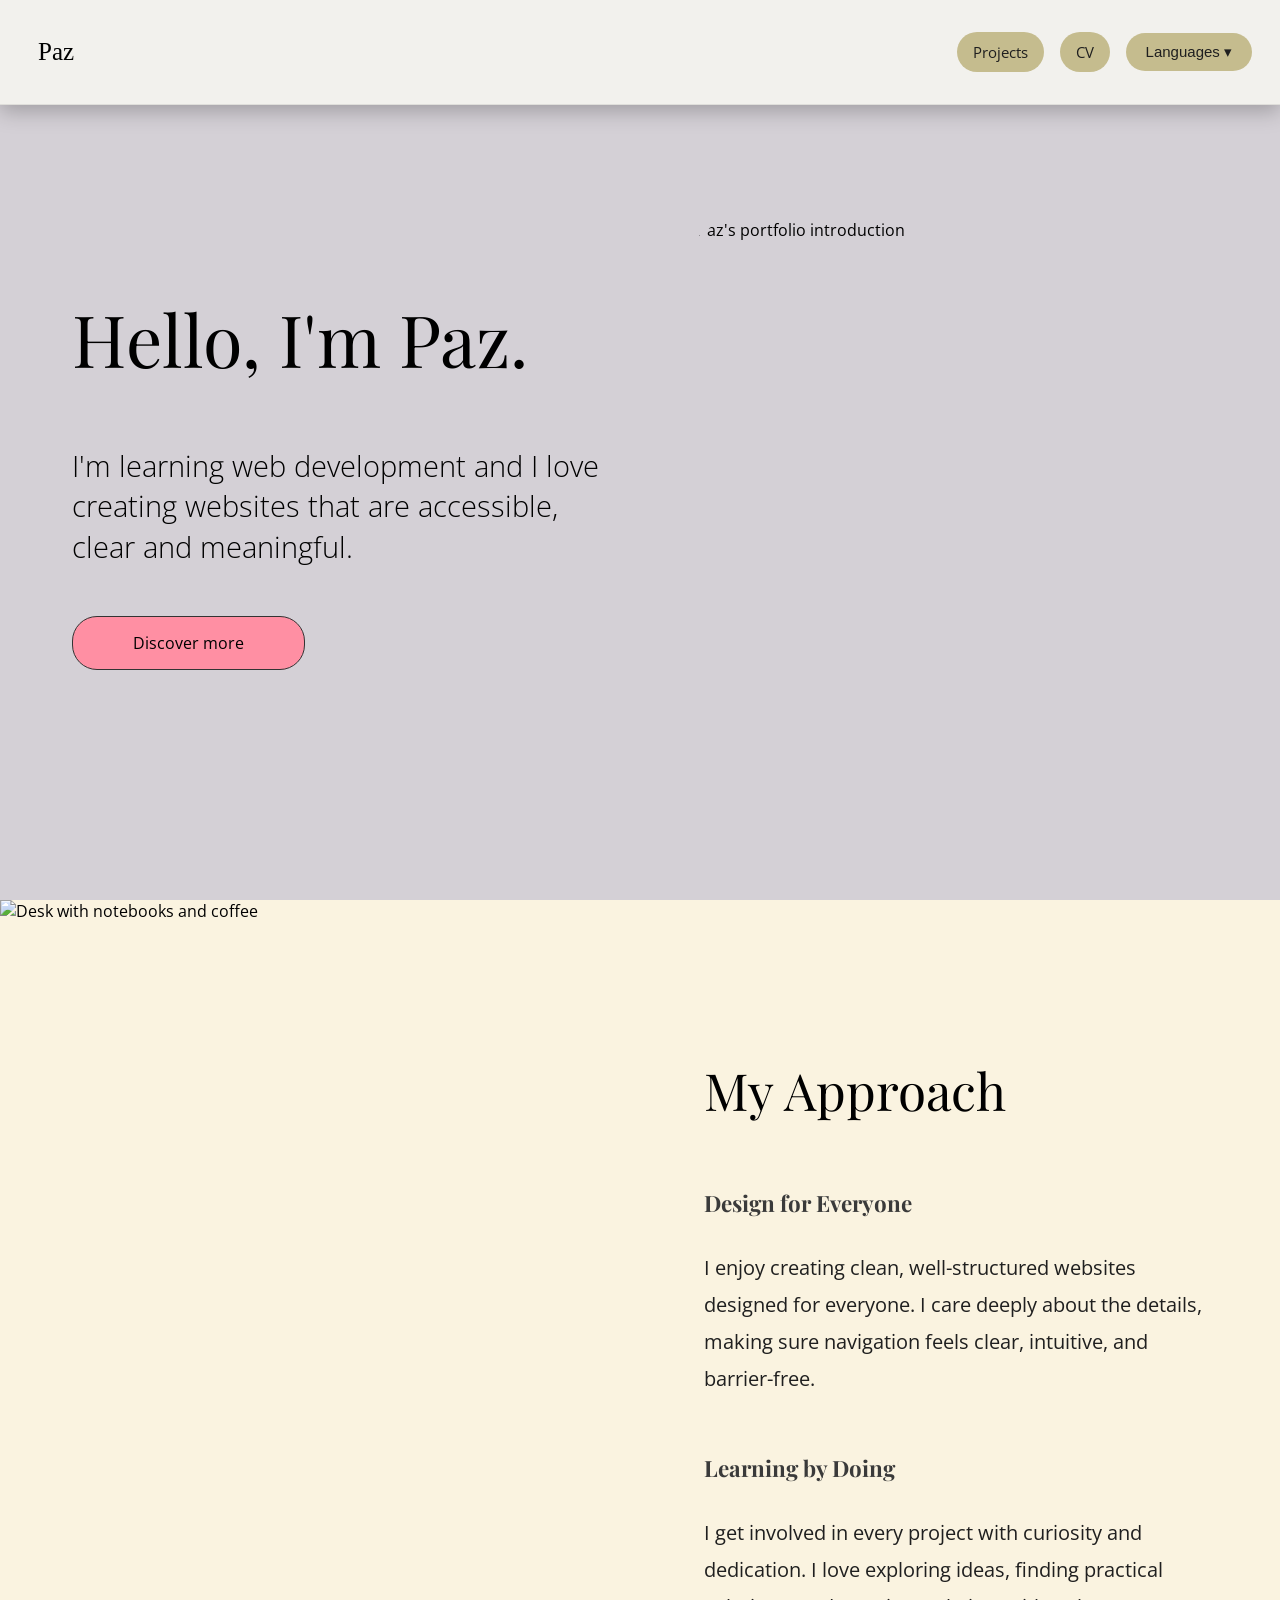
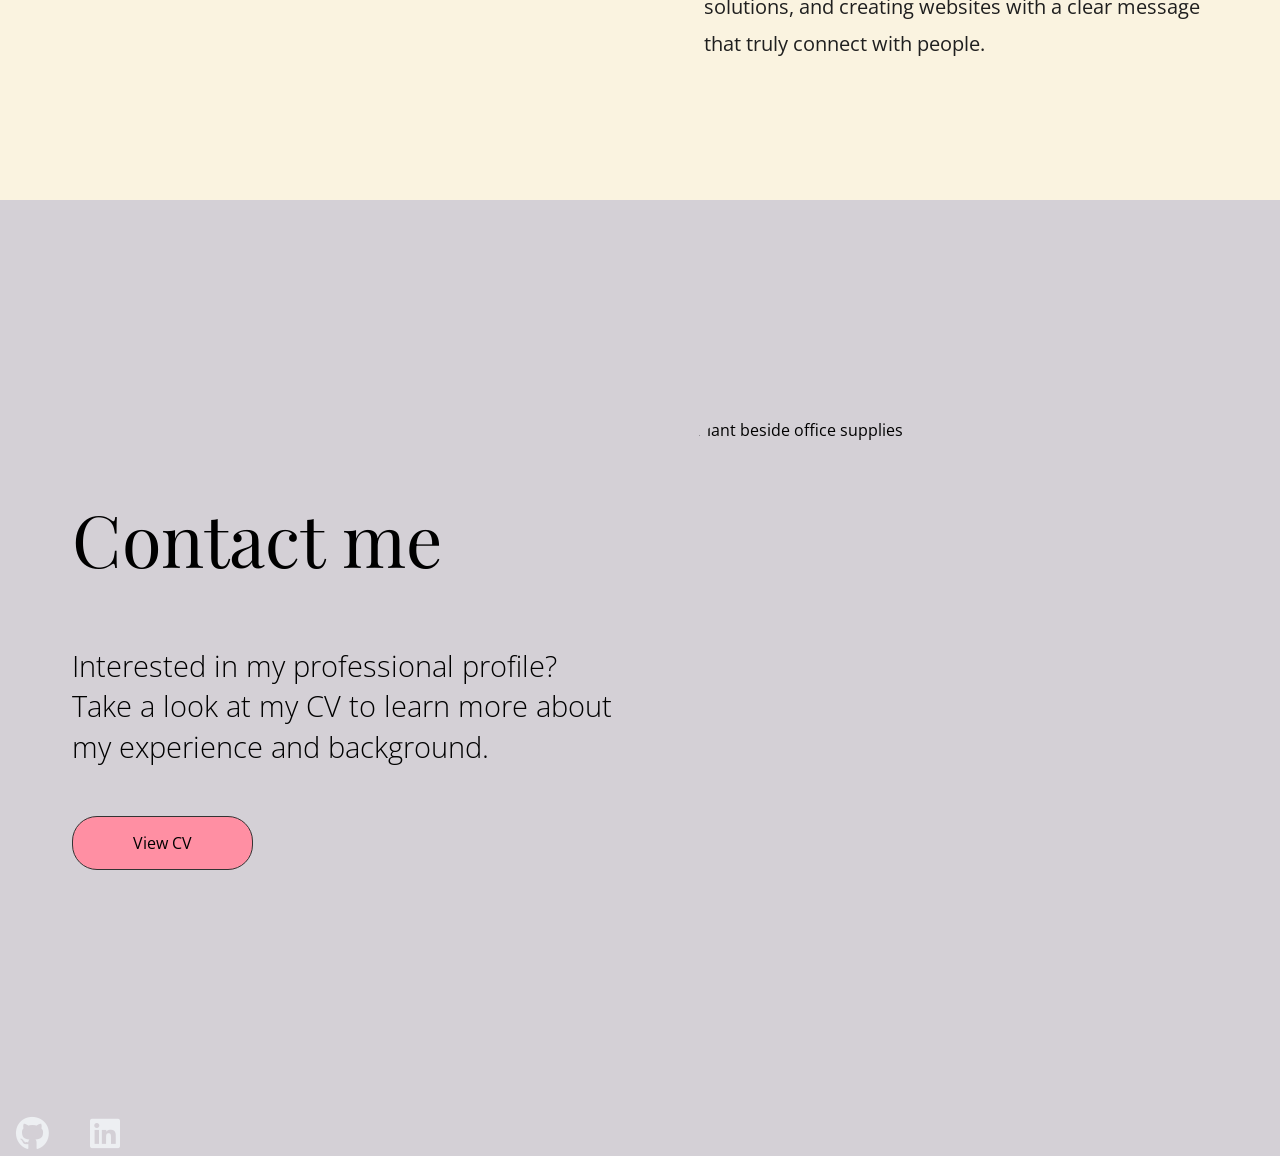
==== commit 2933a087: "Aísla My Approach de los contenedores generales y ajusta la referencia" ====
--- a/index.html
+++ b/index.html
@@ -11,7 +11,7 @@
 
 
     <title>Paz | Portfolio</title>
-    <link rel="stylesheet" href="home.css">
+    <link rel="stylesheet" href="home.css?v=approach-reference">
     <link rel="stylesheet" href="navigation.css">
 
 </head>
@@ -92,7 +92,7 @@
 
                                                  <!-- SECCIÓN 2 -->
 
-       <section class="scroll-item second-section" id="projects">
+       <section class="second-section" id="projects">
     <div class="enfoque-section">
         <div class="enfoque-img">
             <img src="https://i.postimg.cc/15RDTkV3/marina-podrez-Qw-Op3y-IPm38-unsplash.jpg" alt="Mesa con cuadernos y café">
--- a/styles.css
+++ b/styles.css
@@ -244,8 +244,7 @@
   display: block !important;   /* evita solapes */
 }
 /* Apilar texto + imagen en columna */
-  .section,
-  .enfoque-section {
+  .section {
     flex-direction: column !important;
     align-items: center !important;
     justify-content: flex-start !important;
@@ -253,21 +252,6 @@
     padding: 2rem 1.5rem !important;
   }
 
-/* Elimina anchos y alturas fijas que rompen el móvil */
-  .enfoque-img,
-  .enfoque-section .text-content {
-    width: 100% !important;
-    height: auto !important;
-    padding: 0 !important;
-  }
-/* Imagen de la sección enfoque */
-  .enfoque-img img {
-    height: auto !important;
-    width: 100% !important;
-    object-fit: contain !important;
-    border-radius: 28px !important;
-  }
-
 /* Imágenes generales */
   .image-content {
     margin: 0 !important;
@@ -292,10 +276,6 @@
     width: 100%;
     max-width: 320px;
     text-align: center;
-  }
-.enfoque-section {
-    height: auto !important;
-    padding-bottom: 3rem !important;
   }
 .enfoque-section h1 {
     margin: 0 0 1rem 0 !important;
--- a/home.css
+++ b/home.css
@@ -148,6 +148,15 @@
 
   .second-section {
     background-color: #faf3e0;
+    /* Esta sección tiene su propio layout: no usa el padding ni el centrado de scroll-item. */
+    width: 100%;
+    max-width: none;
+    min-height: 100vh;
+    margin: 0;
+    display: grid;
+    grid-template-columns: minmax(0, 1fr);
+    align-items: stretch;
+    padding: 0;
   }
 
   /* Layout general de secciones (1 y 3) */
@@ -183,36 +192,40 @@
 
                             /* =======4. SECCIÓN 2 (ENFOQUE)====== */
   .enfoque-section {
-    /* La imagen conserva su proporción y deja espacio al texto. */
-    max-width: 1200px;
+    /* Dos mitades exactas; el padding del texto queda dentro de su columna. */
+    display: grid;
+    grid-template-columns: repeat(2, minmax(0, 1fr));
+    align-items: stretch;
     width: 100%;
-    align-items: center;
-    display: flex;
-    height: auto;
-    padding: 0;
-    margin: 0;
-  }
-
-  .enfoque-img {
-    width: 40%;
-    height: auto;
+    max-width: none;
+    gap: 0;
     margin: 0;
     padding: 0;
-    flex: 0 1 420px;
+  }
+
+  .enfoque-img {
+    position: relative;
+    min-width: 0;
+    margin: 0;
+    padding: 0;
   }
 
   .enfoque-img img {
+    /* Llena la altura de la fila sin imponer el tamaño natural de la foto. */
+    position: absolute;
+    inset: 0;
     width: 100%;
-    height: auto;
-    object-fit: contain;
+    height: 100%;
+    object-fit: cover;
     border-radius: 0;
     display: block;
   }
 
   /* (Unificado) Text-content dentro de sección enfoque */
   .enfoque-section .text-content {
-    width: auto;
-    padding: clamp(1.5rem, 4vw, 4rem);
+    min-width: 0;
+    margin: 0;
+    padding: 4rem;
     display: flex;
     flex-direction: column;
     justify-content: center;
@@ -361,19 +374,6 @@
 
     }
 
-    .enfoque-section {
-      flex-direction: column;
-    }
-
-    .enfoque-img, .enfoque-img img {
-      width: 100%;
-      height: auto;
-    }
-
-    .enfoque-section .text-content {
-      width: 100%;
-      padding: 2rem;
-    }
 
   /* MENÚ MÓVIL: ocultar botones verdes */
     .nav-links {
@@ -418,10 +418,15 @@
   .image-content img { width: 100%; height: auto; aspect-ratio: 1; }
 }
 @media (max-width: 900px) {
-  /* La foto de My Approach se reduce sin recortarla ni estirarla. */
-  .enfoque-img { flex: none; max-width: 360px; }
-  .enfoque-img img { height: auto !important; object-fit: contain !important; }
   .scroll-item:first-of-type { padding-top: 7rem !important; }
   #intro-titulo { font-size: clamp(2.4rem, 8vw, 4.5rem); }
   .text-content p { overflow-wrap: break-word; }
 }
+
+@media (max-width: 900px) {
+  /* En móvil apilamos las mitades para mantener el texto legible. */
+  .second-section { min-height: 0; }
+  .enfoque-section { grid-template-columns: minmax(0, 1fr); }
+  .enfoque-img { aspect-ratio: 4 / 3; }
+  .enfoque-section .text-content { margin: 0 !important; padding: 2rem 1.5rem; }
+}
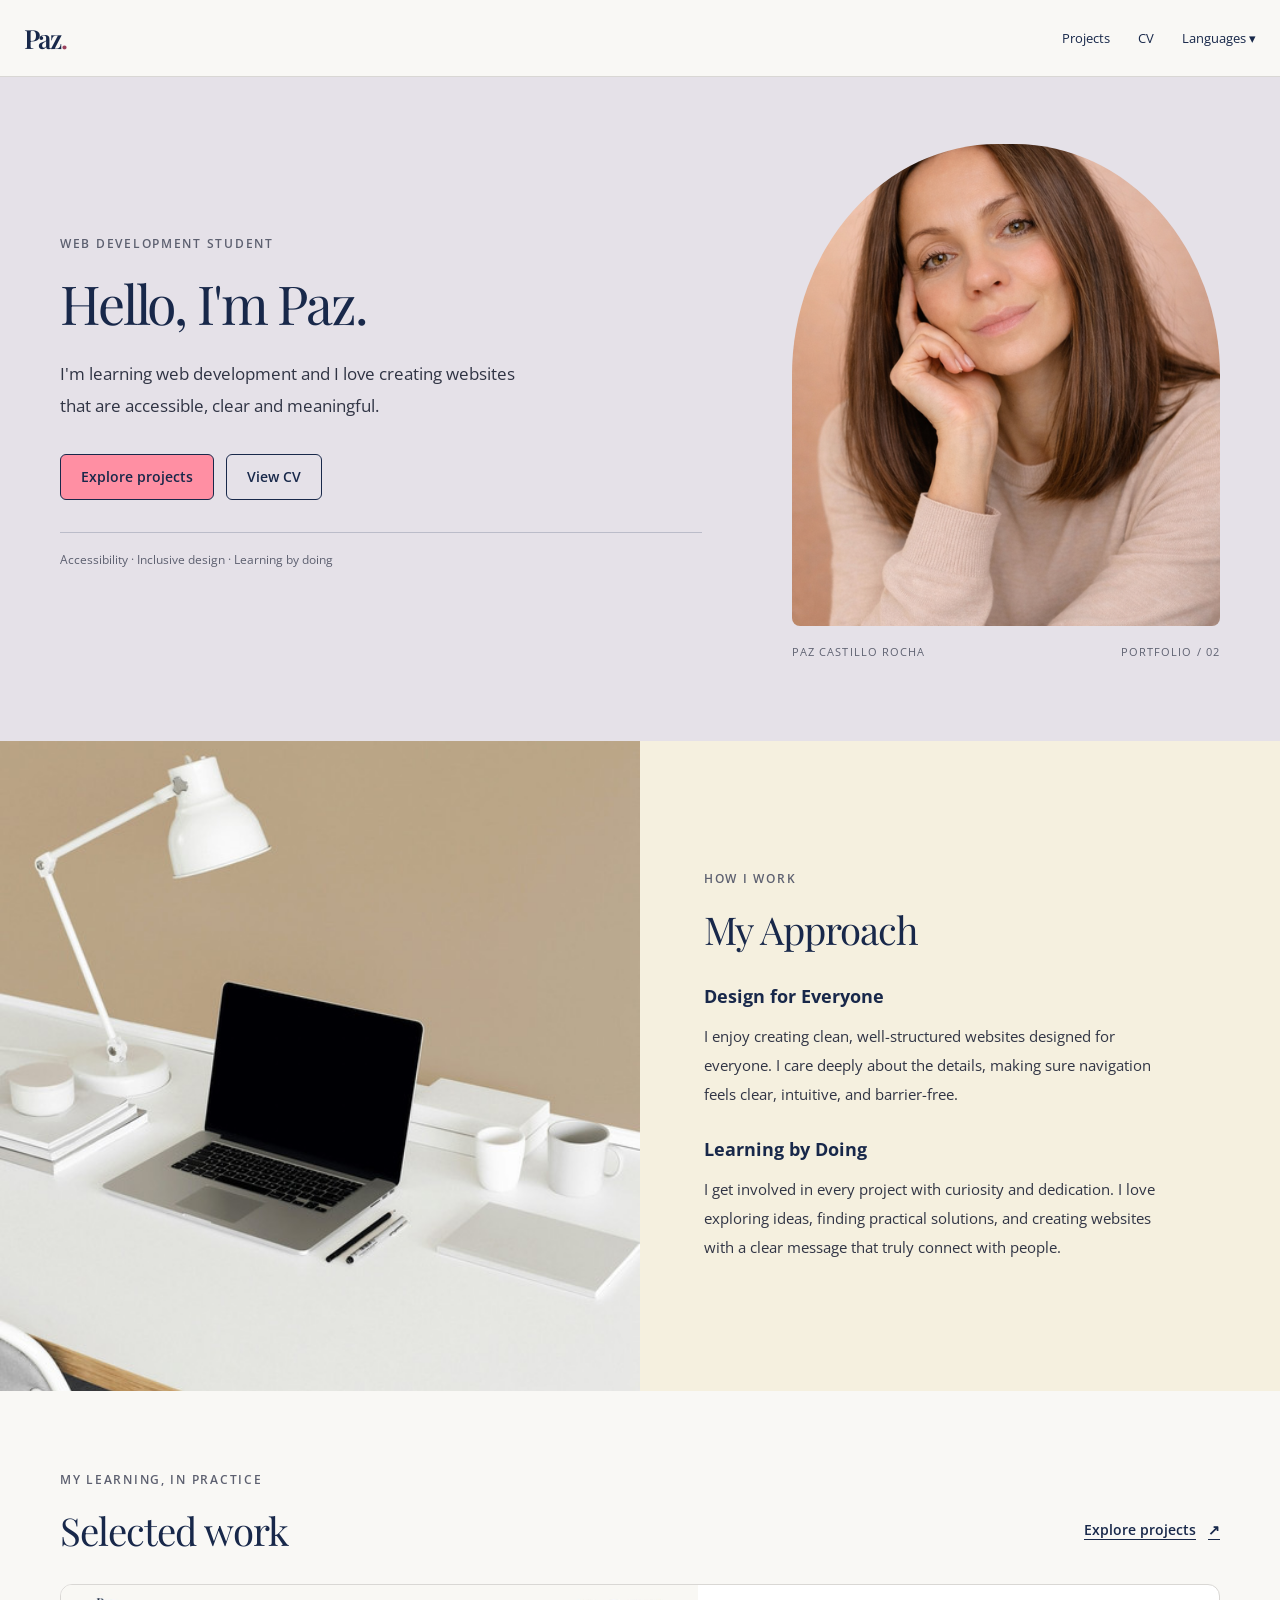
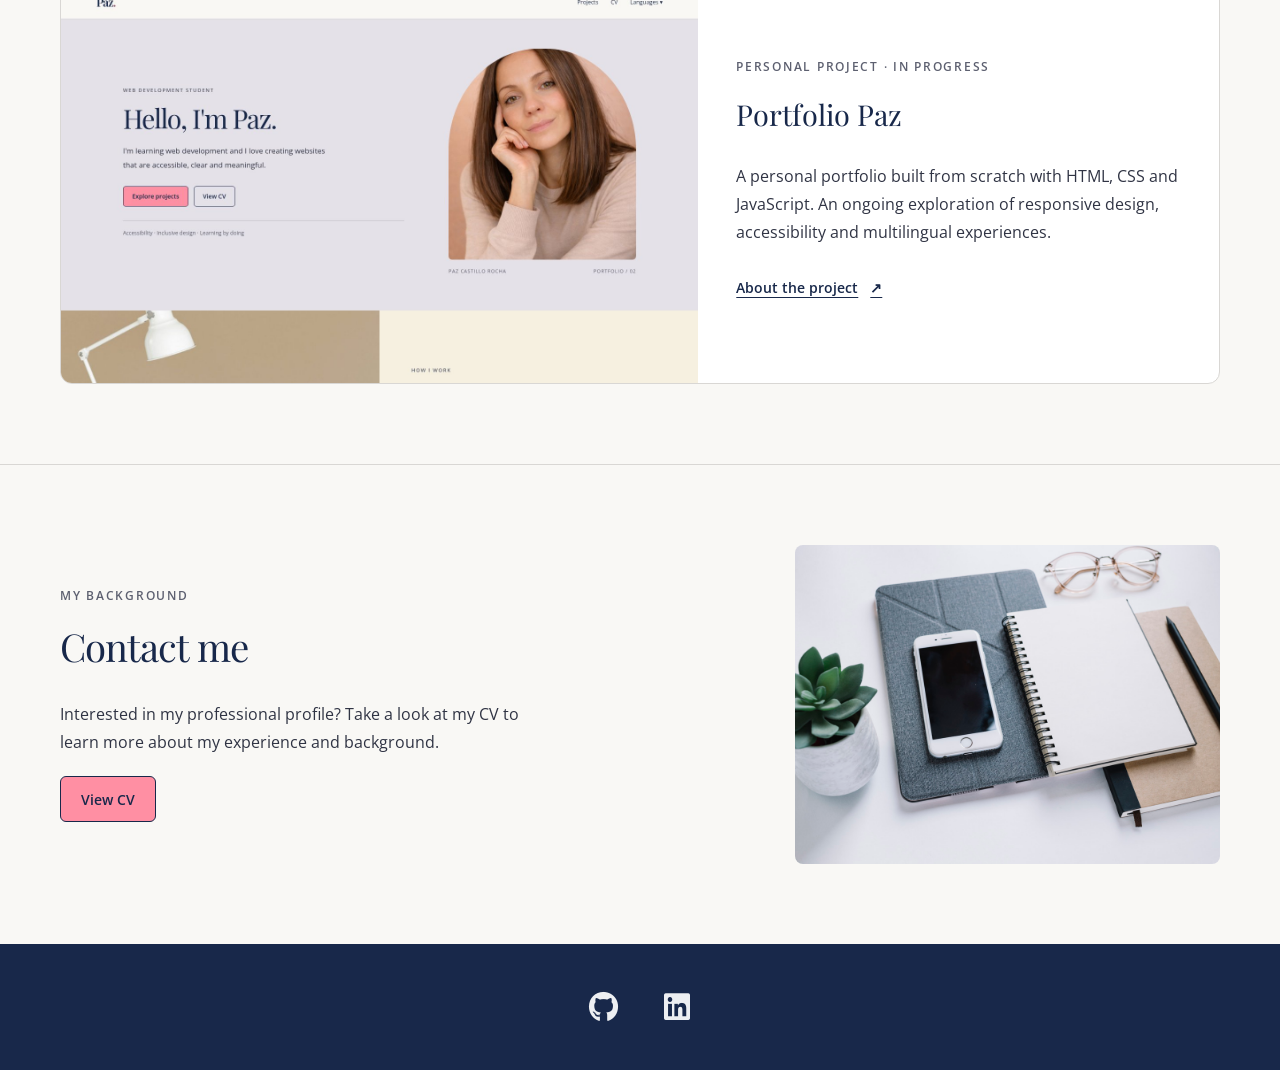
==== commit 2cedc2e7: "Evoluciona el portfolio con diseño profesional accesible y multilingüe" ====
--- a/index.html
+++ b/index.html
@@ -4,18 +4,19 @@
     <meta charset="UTF-8">
     <meta name="viewport" content="width=device-width, initial-scale=1.0">
     <!-- Fuente de Google -->
-    <link href="https://fonts.googleapis.com/css2?family=Playfair+Display:wght@400;600;700&family=Open+Sans:wght@300;400;600&display=swap" rel="stylesheet">
+    <link href="https://fonts.googleapis.com/css2?family=Playfair+Display:wght@400;600;700&family=Open+Sans:wght@400;600&display=swap" rel="stylesheet">
     <!-- Íconos Font Awesome -->
     <link rel="stylesheet" href="https://cdnjs.cloudflare.com/ajax/libs/font-awesome/6.5.0/css/all.min.css">
     <link rel="stylesheet" href="styles.css">
 
 
-    <title>Paz | Portfolio</title>
-    <link rel="stylesheet" href="home.css?v=approach-reference">
+    <title>Paz Castillo Rocha | Web development student</title>
+    <link rel="stylesheet" href="home.css">
     <link rel="stylesheet" href="navigation.css">
 
 </head>
 <body>
+<a class="skip-link" href="#main-content" data-ui="skip">Skip to content</a>
                                    <!-- ====== ENCABEZADO CON MENÚ ====== -->
 
   <header>
@@ -68,24 +69,28 @@
 </header>
 
                               <!-- ====== CONTENIDO PRINCIPAL ====== -->
-    <main class="scroll-container">
+    <main id="main-content" tabindex="-1" class="scroll-container">
                                               <!-- SECCIÓN 1 -->
 
-<section class="scroll-item">
-<div  class="section">
+<section class="hero">
+<div  class="section container">
 <div  class="text-content">
+<span class="eyebrow" data-ui="student">Web development student</span>
 <h1   id="intro-titulo">Hello, I'm Paz.  </h1>
 <p    id="intro-parrafo">I'm learning web development and I love creating websites that are accessible, clear and meaningful.</p>
-<a    href="projects-en.html"
-      class="pink-button"
-      id="intro-boton"> Discover more
-</a>
+<div class="actions">
+<a href="projects-en.html" class="pink-button" id="intro-boton">Explore projects</a>
+<a href="cv-en.html" class="button-secondary" data-link="cv" data-ui="cv">View CV</a>
+</div>
+<span class="hero-note" data-ui="focus">Accessibility · Inclusive design · Learning by doing</span>
 </div>
 
-<div  class="image-content">
-<img  src="https://i.postimg.cc/T3HyyRSV/9FF4616E-A33A-4D18-80FD-D19FC85ECB50.png"
-      alt="Imagen principal del portfolio de Paz">
-</div>
+<figure class="portrait">
+<img  src="assets/paz.png" width="640" height="720" fetchpriority="high"
+      alt="Paz Castillo Rocha">
+<figcaption><span>Paz Castillo Rocha</span><span>Portfolio / 02</span>
+</figcaption>
+</figure>
 
             </div>
         </section>
@@ -95,15 +100,18 @@
        <section class="second-section" id="projects">
     <div class="enfoque-section">
         <div class="enfoque-img">
-            <img src="https://i.postimg.cc/15RDTkV3/marina-podrez-Qw-Op3y-IPm38-unsplash.jpg" alt="Mesa con cuadernos y café">
+            <img src="assets/approach.jpg" loading="lazy" width="800" height="1200" alt="Mesa con cuadernos y café">
         </div>
         <div class="text-content">
-            <h1 id="enfoque-titulo">My Approach</h1>
+            <span class="eyebrow" data-ui="approachLabel">How I work</span>
+<h2 id="enfoque-titulo">My Approach</h2>
 
-<h2 id="enfoque-sub1"><strong>Design for Everyone</strong></h2>
+<h3 id="enfoque-sub1"><strong>Design for Everyone</strong>
+</h3>
 <p id="enfoque-texto1">I enjoy creating clean, well-structured websites designed for everyone. I care deeply about the details, making sure navigation feels clear, intuitive, and barrier-free.</p>
 
-<h2 id="enfoque-sub2"><strong>Learning by Doing</strong></h2>
+<h3 id="enfoque-sub2"><strong>Learning by Doing</strong>
+</h3>
 <p id="enfoque-texto2">I get involved in every project with curiosity and dedication. I love exploring ideas, finding practical solutions, and creating websites with a clear message that truly connect with people.</p>
 
 
@@ -112,11 +120,29 @@
     </div>
 </section>
 
+<!-- Mis proyectos reales: la tarjeta enlaza a la información disponible. -->
+<section class="selected-work container" aria-labelledby="work-title">
+<div class="section-heading">
+<div><span class="eyebrow" data-ui="projectEyebrow">My learning, in practice</span>
+<h2 id="work-title" data-ui="work">Selected work</h2>
+</div><a class="text-link" data-link="projects" href="projects-en.html"><span data-ui="all">Explore projects</span><span aria-hidden="true">↗</span></a>
+</div>
+<article class="featured-project">
+<div class="project-preview"><img src="assets/portfolio-preview.jpg" alt="" loading="lazy" width="1440" height="900">
+</div>
+<div class="project-copy"><span class="eyebrow" data-ui="status">Personal project · In progress</span>
+<h3>Portfolio Paz</h3>
+<p data-ui="detail">A personal portfolio built from scratch with HTML, CSS and JavaScript. An ongoing exploration of responsive design, accessibility and multilingual experiences.</p><a class="text-link" data-link="projects" href="projects-en.html"><span data-ui="projectLink">About the project</span><span aria-hidden="true">↗</span></a>
+</div>
+</article>
+</section>
+
                                                  <!-- SECCIÓN 3 -->
-        <section class="scroll-item" id="contact">
-            <div class="section">
+        <section class="contact-section" id="contact">
+            <div class="section container">
                 <div class="text-content">
-               <h1 id="contacto-titulo">Contact me </h1>
+               <span class="eyebrow" data-ui="contactLabel">My background</span>
+<h2 id="contacto-titulo">Contact me</h2>
 
 <p id="contacto-texto">
   Interested in my professional profile? Take a look at my CV to learn more about my experience and background.
@@ -129,7 +155,7 @@
 
                 </div>
                 <div class="image-content">
-                    <img src="https://i.postimg.cc/xTqwysz9/planta-en-maceta-cerca-de-telefonos-inteligentes-y-papeleria.jpg" alt="Planta junto a material de oficina">
+                    <img src="assets/contact.jpg" loading="lazy" width="800" height="600" alt="Planta junto a material de oficina">
 
                 </div>
             </div>
@@ -139,13 +165,13 @@
                                        <!-- ====== Foot ====== -->
     <footer>
   <div class="social-icons">
-    <a href="https://github.com/Paz8341" target="_blank" aria-label="GitHub">
+    <a href="https://github.com/Paz8341" target="_blank" rel="noopener noreferrer" aria-label="GitHub">
 
-      <i class="fab fa-github"></i>
+      <i aria-hidden="true" class="fab fa-github"></i>
     </a>
-    <a href="https://www.linkedin.com/in/paz-castillo-268824127" target="_blank" aria-label="LinkedIn">
+    <a href="https://www.linkedin.com/in/paz-castillo-268824127" target="_blank" rel="noopener noreferrer" aria-label="LinkedIn">
 
-      <i class="fab fa-linkedin"></i>
+      <i aria-hidden="true" class="fab fa-linkedin"></i>
     </a>
   </div>
 </footer>
--- a/styles.css
+++ b/styles.css
@@ -1,359 +1,62 @@
 /* ====== RESET/BASE GLOBAL ====== */
-
-
-* { box-sizing: border-box; }/* Aplica todos los elementos y hace que padding y border no rompan el tamaño real*/
-html {
-  scroll-behavior: smooth; }/* Controla el comportamiento general del scroll */
-body {
-  margin: 0; /* elimina margen por defecto del navegador */
-  font-family: 'Open Sans', sans-serif; }/* fuente base */
-
-/* Contenedor general */
-
-.container { /* Contenedor centrado reutilizable Limita ancho y da aire lateral*/
-  max-width: 1100px;
-  margin: 0 auto;/* centra horizontalmente */
-  padding: 3rem 1.5rem;/* espacio interior */
+:root {
+  /* La paleta conserva el lavanda, beige, rosa y azul de mi primer portfolio. */
+  --ink: #18284a;
+  --text: #303444;
+  --muted: #5d6070;
+  --paper: #f9f8f5;
+  --lavender: #e5e1e8;
+  --beige: #f5f0df;
+  --pink: #ff8fa3;
+  --line: #d9d7d4;
+  --serif: 'Playfair Display', Georgia, serif;
+  --sans: 'Open Sans', sans-serif;
 }
-
-/* ====== HEADER / NAV (responsive) ====== */
-
-header { /*Contenedor principal del menú superior*/
-  position: sticky; /* se queda arriba al hacer scroll */
-  top: 0;
-  z-index: 1000; /* se mantiene por encima del contenido */
-  background: #F2F1ED;
-  border-bottom: 1px solid rgba(0,0,0,0.08);
+* { box-sizing: border-box; } /* Aplica todos los elementos y hace que padding y border no rompan el tamaño real */
+html { scroll-behavior: smooth; scroll-padding-top: 6rem; }
+body { margin: 0; background: var(--paper); color: var(--text); font: 1rem/1.75 var(--sans); }
+img { display: block; max-width: 100%; }
+a { color: inherit; text-underline-offset: 0.25em; }
+button, input { font: inherit; }
+button, a { -webkit-tap-highlight-color: transparent; }
+button { cursor: pointer; }
+h1, h2, h3, p { margin-top: 0; }
+h1, h2, h3 { color: var(--ink); }
+h1, h2 { font-family: var(--serif); font-weight: 400; line-height: 1.15; }
+h1 { font-size: clamp(2.5rem, 4.2vw, 4rem); letter-spacing: -0.04em; }
+h2 { font-size: clamp(2rem, 3vw, 3rem); letter-spacing: -0.025em; }
+h3 { font-size: 1.1rem; line-height: 1.5; }
+p { margin-bottom: 1.25rem; }
+:focus-visible { outline: 3px solid var(--ink); outline-offset: 5px; }
+footer :focus-visible { outline-color: var(--pink); }
+.container { width: min(100% - 3rem, 1160px); margin-inline: auto; }
+.eyebrow { display: block; font: 600 0.72rem/1.5 var(--sans); letter-spacing: 0.15em; text-transform: uppercase; color: var(--muted); margin-bottom: 1.25rem; }
+.muted { color: var(--muted); }
+.actions { display: flex; flex-wrap: wrap; gap: 0.75rem; align-items: center; }
+/* Botón rosa (mi estilo), más compacto y con un área cómoda para pulsar. */
+.pink-button, .button-secondary, .btn {
+  display: inline-flex; align-items: center; justify-content: center; gap: 0.75rem;
+  min-height: 46px; padding: 0.65rem 1.25rem; border: 1px solid var(--ink);
+  border-radius: 6px; font-size: 0.85rem; font-weight: 600; line-height: 1.6;
+  text-decoration: none; color: var(--ink); background: var(--pink);
+  transition: background-color 0.2s;
 }
-/* Barra de navegación */
-
-.navbar {
-  display: flex; /* coloca elementos en fila */
-  align-items: center; /* centra verticalmente */
-  gap: 1rem;
-  padding: 1rem 0.75rem;
-  margin: 0;
+.pink-button:hover, .btn:hover { background: #ffa8b7; }
+.button-secondary { background: transparent; }
+.button-secondary:hover { background: white; }
+.text-link { display: inline-flex; min-height: 44px; align-items: center; gap: 0.75rem; font-size: 0.88rem; font-weight: 600; color: var(--ink); }
+.skip-link { position: fixed; z-index: 2000; top: 0.5rem; left: 1rem; padding: 0.75rem 1rem; background: white; color: var(--ink); transform: translateY(-200%); }
+.skip-link:focus { transform: translateY(0); }
+.tag { display: inline-block; padding: 0.25rem 0.65rem; background: var(--beige); border-radius: 4px; font-size: 0.75rem; color: var(--text); }
+/* ===== FOOTER: identidad original ===== */
+footer { background: #18284a; /* azul del foot */ color: #edeff2; text-align: center; padding: 2.5rem 1rem; }
+.social-icons { display: flex; justify-content: center; align-items: center; gap: 1.75rem; }
+.social-icons a { display: inline-flex; align-items: center; justify-content: center; width: 46px; height: 46px; color: #edeff2; font-size: 30px; text-decoration: none; transition: color 0.3s; } /* ❌ quita la rallita */
+.social-icons a:hover { color: #ff8fa3; }
+@media (max-width: 600px) {
+  .container { width: calc(100% - 2.5rem); }
 }
-/* Logo/ Nombre del sitio */
-
-.logo {
-  font-family: 'Playfair Display', serif; /* fuente decorativa */
-  font-size: 1.4rem; /*tamaño del texto */
-  text-decoration: none; /* sin subrayado */
-  color: #1f1f1f; /* color del texto */
+@media (prefers-reduced-motion: reduce) {
+  html { scroll-behavior: auto; }
+  *, *::before, *::after { transition: none !important; animation: none !important; }
 }
-/* ====== ENLACES DE NAVEGACION ====== */
-
-.nav-links {/* Contenedor de los links del menú */
-  margin-left: auto; /* empuja los links a la derecha */
-  display: flex;/* coloca los links en fila */
-  align-items: center; /* centra verticalmente */
-  gap: 0.75rem; /* espacio entre links */
-}
-
-.nav-links a { /* Estilo de cada enlace del menú */
-  text-decoration: none; /* Sin subrayado */
-  color: #1f1f1f; /* color del texto */
-  background: #C5BC8E; /* fondo del botón */
-  padding: 10px 16px; /* espacio interior */
-  border-radius: 999px; /* forma redondeada */
-  font-size: 0.95rem; /* tamaño de texto */
-}
-
-.nav-links a:hover { /* Hover de los enlaces */
-  background: #ffffff; }  /* cambia el fondo al pasar el ratón */
-
-
-/* ===== HAMBURGUESA CLÁSICA (3 RAYAS) ===== */
-
-/* Botón hamburguesa (contenedor del icono) */
-.nav-toggle {
-  display: none;   /* oculto por defecto (desktop) */
-  margin-left: auto; /* Empuja el botón a la derecha */
-  background: #C5BC8E; /* Fondo verde (igual que los botones del menú) */
-  border: none;   /* Sin borde */
-  border-radius: 999px; /* Forma completamente redondeada */
-  cursor: pointer; /* Cursor de botón clicable */
-  align-items: center;
-  justify-content: center;
-  width: 38px;      /* ancho fijo del botón */
-  height: 28px;     /* alto fijo del botón */
-  padding: 0;       /* evita que la pastilla se alargue */
-
-}
-
-/* Línea central de la hamburguesa */
-.nav-toggle span {
-  position: relative;  /* Referencia para ::before y ::after */
-  width: 6px;  /* Ancho de cada raya */
-  height: 1.5px; /* Grosor de la raya */
-  background: #1f1f1f; /* Color de las rayas */
-  display: block; /* Se comporta como bloque */
-}
-
-/* Rayas superior e inferior */
-.nav-toggle span::before,
-.nav-toggle span::after {
-  content: "";                /* Necesario para que el pseudo-elemento exista */
-  position: absolute;         /* Posición absoluta respecto al span */
-  left: 0;                    /* Alineadas a la izquierda */
-  width: 6px;                /* Mismo ancho que la raya central */
-  height: 1.5px;                /* Mismo grosor */
-  background: #1f1f1f;        /* Mismo color */
-}
-
-/* Raya superior */
-.nav-toggle span::before {
-  top: -4px;                  /* Se coloca arriba de la raya central */
-}
-
-/* Raya inferior */
-.nav-toggle span::after {
-  top: 4px;                   /* Se coloca debajo de la raya central */
-}
-
-
-/* Dropdown idiomas */
-
-.dropdown {/* Contenedor del dropdown (referencia para position:absolute) */
-   position: relative; }/* permite posicionar el menú dentro */
-
-.dropdown-btn {
-  border: none;
-  background: #C5BC8E;
-  padding: 10px 16px;
-  border-radius: 999px; /* forma redondeada */
-  cursor: pointer;
-  font-size: 0.95rem;
-  color: #1f1f1f;
-}
-
-.dropdown-btn:hover { /* Hover del botón de idiomas */
-  background: #ffffff; /* cambio de fondo al pasar el ratón */
-}
-
-.dropdown-menu {/* Menú desplegable (cerrado por defecto) */
-  display: none;/* oculto inicialmente */
-  position: absolute;/* flota sobre el layout */
-  top: 46px;/* separación desde el botón */
-  left: 0;/* alineado a la izquierda */
-  background: #fff;/* fondo blanco */
-  border-radius: 14px;/* esquinas suaves */
-  box-shadow: 0 10px 30px rgba(0,0,0,0.15);/* sombra flotante */
-  padding: 8px;/* espacio interior */
-  min-width: 160px;/* ancho mínimo */
-}
-
-.dropdown-menu button {/* Botones dentro del menú de idiomas */
-  width: 100%;/* ocupa todo el ancho */
-  border: none;/* sin borde */
-  background: transparent;/* fondo transparente */
-  padding: 10px 10px;/* espacio clicable */
-  border-radius: 10px;/* esquinas redondeadas */
-  text-align: left;/* texto alineado a la izquierda */
-  cursor: pointer;/* cursor interactivo */
-}
-
-.dropdown-menu button:hover { /* Hover de cada idioma */
-  background: #F2F1ED; /* fondo suave al pasar el ratón */
-}
-
-.dropdown.open .dropdown-menu { /* Estado abierto del dropdown (activado por JS) */
-  display: block;  /* muestra el menú */
-}
-
-/* ====== RESPONSIVE MOBILE ====== */
-
-@media (max-width: 700px) {
-  .nav-toggle { /* Muestra el botón hamburguesa en móvil */
-    display: block;
-  }
-
-  .nav-links { /* Oculta el menú por defecto */
-    display: none;/* cerrado inicialmente */
-    width: 100%;/* enlaces en columna */
-    flex-direction: column;
-    align-items: stretch;
-    margin: 0;
-    padding: 0 1.5rem 1rem 1.5rem;
-  }
-
-  .nav-links a,
-  .dropdown-btn {
-    width: 100%;
-    text-align: center;
-  }
-
-  header.open .nav-links {  /* Cuando JS añade la clase "open" */
-    display: flex;
-  }
-
-}
-/* ====== PARCHE RESPONSIVE para tu layout actual (scroll-item / section) ====== */
-
-@media (max-width: 900px) {
-
-/* HERO · Imagen full width tipo Adri */
-.scroll-item:first-of-type .image-content {
-  margin-left: -1.5rem;
-  margin-right: -1.5rem;
-}
-  /* ===== HERO MÓVIL · ORDEN DEFINITIVO ===== */
-
-.scroll-item:first-of-type .section {
-  display: flex !important;
-  flex-direction: column !important;
-}
-
-/* rompe el wrapper de texto solo visualmente */
-.scroll-item:first-of-type .text-content {
-  display: contents;
-}
-
-.scroll-item:first-of-type #intro-titulo {
-  order: 1;
-  margin-bottom: 0.5rem;
-}
-
-.scroll-item:first-of-type .image-content {
-  order: 2;
-  width: 100%;
-  max-width: 90vw;      /* ← AQUÍ se hace grande */
-  margin: 1.5rem auto;  /* centrada */
-}
-
-.scroll-item:first-of-type #intro-parrafo {
-  order: 3;
-}
-
-.scroll-item:first-of-type #intro-boton {
-  order: 4;
-}
-
-/* HERO · Imagen más cuadrada */
-.scroll-item:first-of-type .image-content img {
-  width: 100% !important;
-  aspect-ratio:  4/ 5;   /* cuadrada */
-  height: auto !important;
-}
-
- .scroll-item {/* Evita que height:100vh rompa el diseño en móvil */
-  height: auto !important;
-  min-height: auto !important;
-  padding: 2rem 0 !important;
-  display: block !important;   /* evita solapes */
-}
-/* Apilar texto + imagen en columna */
-  .section {
-    flex-direction: column !important;
-    align-items: center !important;
-    justify-content: flex-start !important;
-    gap: 1.5rem !important;
-    padding: 2rem 1.5rem !important;
-  }
-
-/* Imágenes generales */
-  .image-content {
-    margin: 0 !important;
-
-  }
-
-/* Texto: bajar tamaños en móvil para que no se monten */
-  .enfoque-section h1,
-  #contact h1 {
-   font-size: 2.2rem !important;
-   line-height: 1.15 !important;
-}
-.text-content {
-    margin-bottom: 1.25rem !important;
-}
-
-.enfoque-section p {
-   max-width: 100% !important;
-}
-/* Botón centrado */
-.pink-button {
-    width: 100%;
-    max-width: 320px;
-    text-align: center;
-  }
-.enfoque-section h1 {
-    margin: 0 0 1rem 0 !important;
-  }
-
-.enfoque-section h2 {
-    margin-top: 1.5rem !important;
-  }
-
-#contact {
-    padding-top: 3rem !important;
-  }
-  }
-  /* ===== AJUSTE LIMPIO BORDES SECCIÓN ENFOQUE (DESKTOP) ===== */
-
-
-/* ====== MEDIA QUERY · MENÚ MÓVIL ======
-
-   Este bloque controla SOLO el comportamiento del menú en pantallas pequeñas
-   (móviles y tablets)
-*/
-/* ===== DROPDOWN IDIOMAS (VISIBILIDAD) ===== */
-
-
-@media (max-width: 768px) {
-.mobile-dropdown {
-  position: absolute;
-  top: 60px;
-  right: 1rem;
-  z-index: 1001;
-}
-
-  .nav-links {/* Oculta los botones verdes (Projects / CV / Languages) en modo móvil */
-    display: none;
-  }
-
-  .nav-toggle {/* Muestra el icono de hamburguesa solo en modo móvil */
-    display: block;
-  }
-    /* ===== DROPDOWN IDIOMAS (MÓVIL) ===== */
-  .dropdown-menu {
-    left: auto;
-    right: 0;
-    min-width: 140px;
-  }
-
-
-/* === ACCIONES MÓVIL (🌍 + ☰) === */
-
-  .mobile-actions {
-    display: flex;          /* coloca 🌍 y ☰ en fila */
-    gap: 0.5rem;            /* espacio entre botones */
-    margin-left: auto;      /* empuja el grupo a la derecha */
-  }
-
-  .mobile-actions .nav-toggle { /* Estilo común para ambos botones */
-    background: #C5BC8E;    /* mismo verde que Projects / CV */
-    border: none;
-    border-radius: 999px;
-    width: 38px;     /* mismo tamaño que el botón base */
-    height: 28px;
-    padding: 0;      /* evita que se alargue */
-    cursor: pointer;
-    display: flex;
-    align-items: center;
-    justify-content: center;
-  }
-
-  .lang-toggle {/* Botón idioma (🌍) – visible, limpio y alineado */
-    display: inline-flex;  /* asegura que SE VEA */
-    align-items: center;
-    justify-content: center;
-    background: transparent; /* sin fondo */
-    border: none; /* sin borde */
-    box-shadow: none;
-    color: #1f1f1f; /* MISMO color que Paz / hamburguesa */
-    padding: 8px;
-    font-size: 22px; /* tamaño visible del icono */
-    cursor: pointer;
-  }
-}
--- a/home.css
+++ b/home.css
@@ -1,432 +1,55 @@
-
-                               /* ====1 BASE / RESET==== */
-  html {
-    scroll-behavior: smooth;
-  }
-
-  body {
-    font-family: 'Open Sans', sans-serif;
-    margin: 0;
-    padding: 0;
-    background-color: #D4D0D6;
-  }
-
-  /* Tipografía para títulos */
-  h1, h2 {
-    font-family: 'Playfair Display', serif;
-  }
-
-  /* Tamaños base (globales) */
-  h1 {
-    font-size: 4.5rem;
-    font-weight: normal;
-  }
-
-  h2, p {
-    font-size: 1.8rem;
-    font-weight: 300;
-    line-height: 1.4;
-  }
-
-                            /* =====2 HEADER / NAV ==== */
-  header {
-    position: fixed;
-    top: 0;
-    width: 100%;
-    z-index: 1000;
-    background-color: #F2F1ED;
-    color: black;
-    padding: 1rem;
-    display: flex;
-    align-items: center;
-    box-shadow: 0 6px 20px rgba(0, 0, 0, 0.25);
-    flex-wrap: wrap;
-    transition: transform 0.3s ease-in-out;
-  }
-
-  .hide-header {
-    transform: translateY(-100%);
-  }
-
-  .logo {
-    font-size: 25px;
-    font-weight: normal;
-    color: black;
-    padding: 5px 10px;
-    font-family: proxima nova; /* fuente de la pagina */
-  }
-.navbar {
-  display: flex;
-  align-items: center;
-  width: 100%;
+/* ===== SECCIÓN 1: una portada equilibrada, con mi foto original ===== */
+.hero { background: var(--lavender); padding: 9rem 0 5rem; }
+.hero .section { display: grid; grid-template-columns: 1.2fr 0.8fr; gap: clamp(3rem, 7vw, 7rem); align-items: center; }
+/* Tipografía para títulos */
+.hero h1 { max-width: 12ch; margin-bottom: 1.5rem; }
+.hero .text-content > p { max-width: 48ch; font-size: 1.05rem; line-height: 1.9; }
+.hero .actions { margin-top: 2rem; }
+.hero-note { display: block; margin-top: 2rem; padding-top: 1rem; border-top: 1px solid #18284a33; font-size: 0.75rem; color: var(--muted); }
+.portrait { margin: 0; }
+.portrait img { width: 100%; height: auto; aspect-ratio: 4 / 4.5; object-fit: cover; border-radius: 48% 48% 8px 8px; }
+.portrait figcaption { display: flex; justify-content: space-between; gap: 1rem; padding: 1rem 0 0; font-size: 0.68rem; text-transform: uppercase; letter-spacing: 0.1em; color: var(--muted); }
+/* ===== SECCIÓN 2 (ENFOQUE): mitades exactas, sin contenedor centrado ===== */
+.second-section { background: var(--beige); }
+.enfoque-section { display: grid; grid-template-columns: repeat(2, minmax(0, 1fr)); min-height: 650px; }
+.enfoque-img { position: relative; min-width: 0; }
+.enfoque-img img { position: absolute; inset: 0; width: 100%; height: 100%; object-fit: cover; }
+/* El padding queda dentro de la mitad derecha y no altera el reparto 50/50. */
+.enfoque-section .text-content { align-self: center; padding: clamp(2.5rem, 5vw, 6rem); }
+.enfoque-section h2 { margin-bottom: 2rem; }
+.enfoque-section h3 { margin-bottom: 0.75rem; }
+.enfoque-section p { font-size: 0.95rem; line-height: 1.9; max-width: 52ch; }
+.enfoque-section p:last-child { margin-bottom: 0; }
+.enfoque-section h3:not(:first-child) { margin-top: 1.75rem; }
+/* Los proyectos tienen un lugar propio antes de la invitación a consultar mi CV. */
+.selected-work { padding-block: 5rem; }
+.section-heading { display: flex; align-items: end; justify-content: space-between; gap: 2rem; margin-bottom: 2rem; }
+.section-heading h2 { margin-bottom: 0; }
+.featured-project { display: grid; grid-template-columns: 1.1fr 0.9fr; border: 1px solid var(--line); border-radius: 12px; overflow: hidden; background: white; }
+.featured-project .project-copy { padding: clamp(1.5rem, 3vw, 3rem); align-self: center; }
+.featured-project h3 { font: 400 1.8rem/1.3 var(--serif); }
+.project-preview { background: var(--lavender); aspect-ratio: 16 / 10; }
+.project-preview img { width: 100%; height: 100%; object-fit: cover; }
+.contact-section { border-top: 1px solid var(--line); padding-block: 5rem; }
+.contact-section .section { display: grid; grid-template-columns: 1fr 0.65fr; align-items: center; gap: 5rem; }
+.contact-section .text-content { max-width: 55ch; }
+.contact-section img { width: 100%; height: auto; aspect-ratio: 4/3; object-fit: cover; border-radius: 8px; }
+@media (max-width: 900px) {
+  .hero { padding: 7.5rem 0 3.5rem; }
+  .hero .section { gap: 2.5rem; }
+  .enfoque-section { grid-template-columns: minmax(0, 1fr); min-height: 0; }
+  .enfoque-img { aspect-ratio: 16/9; }
+  .enfoque-section .text-content { padding: 3rem 2rem; }
+  .contact-section .section { gap: 2rem; }
 }
-
-.nav-links {
-  display: flex;
-  align-items: center;
-  gap: 1rem;
-  margin-left: auto;
+@media (max-width: 600px) {
+  .hero .section { grid-template-columns: 1fr; }
+  .hero h1 { max-width: none; font-size: 2.9rem; }
+  .portrait { width: min(100%, 300px); justify-self: center; }
+  .hero-note { margin-top: 1.5rem; }
+  .enfoque-section .text-content { padding: 2.5rem 1.25rem; }
+  .selected-work, .contact-section { padding-block: 3rem; }
+  .section-heading { align-items: start; flex-direction: column; gap: 1rem; }
+  .featured-project, .contact-section .section { grid-template-columns: 1fr; }
+  .contact-section img { max-height: 240px; }
 }
-
-  .nav-link {
-    text-decoration: none;
-    color: black;
-    font-size: 15px;
-    padding: 10px 20px;
-    border-radius: 20px;
-    background-color: #C5BC8E;
-    display: inline-block;
-    cursor: pointer;
-  }
-
-  .nav-link:hover {
-    background-color: #F2F1ED;
-    color: #218838;
-  }
-
-  /* Dropdown idiomas */
-  .dropdown {
-    position: relative;
-    cursor: pointer;
-    border-radius: 20px;
-    background-color: #C5BC8E;
-    display: inline-block;
-    font-size: 15px;
-  }
-
-  .dropdown:hover {
-    background-color: #F2F1ED;
-    color: #218838;
-  }
-  .dropdown-btn {
-  background: none;
-  border: none;
-  padding: 10px 20px;
-  font-size: 15px;
-  line-height: 1.2;
-  cursor: pointer;
-}
-.lang-toggle {
-  background: none;
-  border: none;
-  padding: 8px;
-  cursor: pointer;
-  color: #6b705c; /* elegante, no negro */
-  display: flex;
-  align-items: center;
-}
-.lang-icon {
-  width: 22px;
-  height: 22px;
-  stroke-width: 1.3;
-}
-.lang-toggle:hover {
-  color:#218838;
-}
-
-
-                         /* =======3 SCROLL / SECCIONES====== */
-                         /* Ocultar barra de scroll (mantiene el scroll activo) */
-.scroll-container {
-  scrollbar-width: none;      /* Firefox */
-  -ms-overflow-style: none;   /* IE / Edge antiguo */
-}
-
-.scroll-container::-webkit-scrollbar {
-  display: none;              /* Chrome, Safari, Edge */
-}
-
-.scroll-item {
-  min-height: 100vh;
-  height: auto;
-  display: flex;
-  align-items: center;
-  justify-content: center;
-  padding: 2rem 0;
-}
-
-
-  .second-section {
-    background-color: #faf3e0;
-    /* Esta sección tiene su propio layout: no usa el padding ni el centrado de scroll-item. */
-    width: 100%;
-    max-width: none;
-    min-height: 100vh;
-    margin: 0;
-    display: grid;
-    grid-template-columns: minmax(0, 1fr);
-    align-items: stretch;
-    padding: 0;
-  }
-
-  /* Layout general de secciones (1 y 3) */
-  .section {
-    display: flex;
-    align-items: center;
-    justify-content: center;
-    max-width: 1200px;
-    width: 100%;
-    padding: 3rem 2rem;
-    gap: 3rem;
-  }
-
-  .text-content {
-    flex: 1;
-    margin-right: 0;
-  }
-
-  .image-content {
-    flex: 1;
-    display: flex;
-    justify-content: center;
-    margin-left: 0;
-  }
-
-  .image-content img {
-    width: 510px;
-    height: 510px;
-    object-fit: cover;
-    border-radius: 60px;
-    margin-top: 3rem; /* baja la imagen sin afectar al header */
-  }
-
-                            /* =======4. SECCIÓN 2 (ENFOQUE)====== */
-  .enfoque-section {
-    /* Dos mitades exactas; el padding del texto queda dentro de su columna. */
-    display: grid;
-    grid-template-columns: repeat(2, minmax(0, 1fr));
-    align-items: stretch;
-    width: 100%;
-    max-width: none;
-    gap: 0;
-    margin: 0;
-    padding: 0;
-  }
-
-  .enfoque-img {
-    position: relative;
-    min-width: 0;
-    margin: 0;
-    padding: 0;
-  }
-
-  .enfoque-img img {
-    /* Llena la altura de la fila sin imponer el tamaño natural de la foto. */
-    position: absolute;
-    inset: 0;
-    width: 100%;
-    height: 100%;
-    object-fit: cover;
-    border-radius: 0;
-    display: block;
-  }
-
-  /* (Unificado) Text-content dentro de sección enfoque */
-  .enfoque-section .text-content {
-    min-width: 0;
-    margin: 0;
-    padding: 4rem;
-    display: flex;
-    flex-direction: column;
-    justify-content: center;
-  }
-
-  /* Tipografía y tamaños específicos dentro de sección enfoque */
-.enfoque-section h1 {
-  font-size: 3.2rem;
-  margin-bottom: 2rem;
-}
-
-.enfoque-section h2 {
-  font-size: 1.4rem;
-  font-weight: 500;
-  margin-top: 2rem;
-  margin-bottom: 0.6rem;
-  color: #3a3a3a;
-}
-
-
-.enfoque-section p {
-  font-size: 1.25rem;
-  line-height: 1.85;  /*mas aire entre lineas*/
-  margin-bottom: 1.5rem;
-  max-width: 60ch;  /*ancho de la lectura*/
-  color:  #1f1f1f;
-  font-weight: 400;
-}
-
-
-                                     /* ======5. BOTÓN ======== */
-  .pink-button {
-    background-color: #ff8fa3;
-    border: 1px solid #333;
-    color: black;
-    padding: 15px 60px;
-    font-size: 16px;
-    border-radius: 25px;
-    cursor: pointer;
-    display: inline-block;
-    margin-top: 20px;
-    transition: background-color 0.3s ease;
-    text-decoration: none;
-  }
-
-  .pink-button:hover {
-    background-color: #ff6f8e;
-  }
-
-                         /* =====  6) FOOTER  ========= */
-
-
-  .social-icons {
-    margin-top: 10px;
-  }
-
-  .social-icons a {
-    color:#edeff2 ;
-    margin: 0 16px;
-    font-size: 34px;
-    transition: color 0.3s;
-    text-decoration: none;
-  }
-
-  .social-icons a:hover {
-    color: #ff8fa3;
-  }
-
-                       /* ===== 7) RESPONSIVE ============= */
-
-  .lang-toggle {
-    display: none; /* (🌍) oculto por defecto en PC */
-}
-
-  @media (max-width: 768px) {
-
-/* ===== BOTÓN IDIOMA MÓVIL (🌍) ===== */
-
-/* Asegura que el grupo de acciones se vea */
-.mobile-actions {
-
-  display: flex;
-  align-items: center;
-  gap: 0.75rem;
-  margin-left: auto;
-}
-
-/* Botón idioma: solo icono, visible y negro */
-.lang-toggle {
-  display: inline-flex;/* globo en modo movil*/
-  align-items: center;
-  justify-content: center;
-  background: transparent;
-  border: none;
-  box-shadow: none;
-
-  color: #000; /* mismo color que Paz */
-  padding: 6px;
-  cursor: pointer;
-}
-
-/* Tamaño real del icono */
-.lang-toggle svg {
-  width: 22px;
-  height: 22px;
-  stroke: currentColor;
-}
-
-/* Ajuste menú móvil */
-
-    .section {
-      flex-direction: column;
-      padding: 2rem 1rem;
-      text-align: center;
-    }
-
-    .text-content, .image-content {
-      margin: 1rem 0;
-    }
-
-    .image-content img {
-      width: 100%;
-      max-width: 300px;
-      height: auto;
-    }
-
-    header {
-      flex-direction: column;
-      text-align: center;
-    }
-
-    .nav-link {
-      margin: 10px 0;
-    }
-
-    h1 {
-      font-size: 3rem;
-    }
-
-    h2 {
-      font-size: 1rem;
-    }
-
-    .scroll-item {
-      padding: 2rem 1rem;
-
-    }
-
-
-  /* MENÚ MÓVIL: ocultar botones verdes */
-    .nav-links {
-       display: none;
-}
-/* MENÚ MÓVIL ABIERTO: ocultar Languages */
-.nav-links .dropdown {
-  display: none;
-}
-
-
-  /* ===== MENÚ MÓVIL COMO LISTA (SIN BOTONES) ===== */
-
-header.open .nav-links {
-  display: flex;              /* muestra el menú */
-  flex-direction: column;     /* lista vertical */
-  align-items: center;
-  width: 100%;
-  margin-top: 1.5rem;
-  gap: 1.2rem;
-}
-
-header.open .nav-link {
-  background: none;           /* quita verde */
-  border-radius: 0;
-  padding: 0;                 /* quita forma de botón */
-  font-size: 1.2rem;
-  font-weight: 400;
-  color: #000;
-}
-
-header.open .nav-link:hover {
-  background: none;
-  color: #218838;
-}
-
-  }
-
-/* Evita que una imagen fija empuje el texto fuera de la pantalla. */
-.image-content img { max-width: 100%; }
-@media (min-width: 769px) and (max-width: 1100px) {
-  .image-content img { width: 100%; height: auto; aspect-ratio: 1; }
-}
-@media (max-width: 900px) {
-  .scroll-item:first-of-type { padding-top: 7rem !important; }
-  #intro-titulo { font-size: clamp(2.4rem, 8vw, 4.5rem); }
-  .text-content p { overflow-wrap: break-word; }
-}
-
-@media (max-width: 900px) {
-  /* En móvil apilamos las mitades para mantener el texto legible. */
-  .second-section { min-height: 0; }
-  .enfoque-section { grid-template-columns: minmax(0, 1fr); }
-  .enfoque-img { aspect-ratio: 4 / 3; }
-  .enfoque-section .text-content { margin: 0 !important; padding: 2rem 1.5rem; }
-}
--- a/navigation.css
+++ b/navigation.css
@@ -1,43 +1,34 @@
 /* El mismo menú se comparte entre inicio, proyectos y CV. */
-header {
-  position: fixed;
-  top: 0;
-  width: 100%;
-  z-index: 1000;
-  background: #F2F1ED;
-  color: black;
-  padding: 1rem;
-  box-shadow: 0 6px 20px rgba(0,0,0,0.25);
-  transition: transform 0.3s ease-in-out;
-}
+header { position: fixed; inset: 0 0 auto; z-index: 1000; background: var(--paper); border-bottom: 1px solid var(--line); transition: transform 0.25s ease; }
 header.hide-header { transform: translateY(-100%); }
 header:focus-within { transform: none; }
-.navbar { display: flex; align-items: center; width: 100%; gap: 1rem; padding: 1rem 0.75rem; }
-.logo { font-size: 25px; font-weight: normal; color: black; padding: 5px 10px; font-family: proxima nova; text-decoration: none; }
-.nav-links { display: flex; align-items: center; gap: 1rem; margin-left: auto; }
-.dropdown-btn { padding: 10px 20px; font-size: 15px; line-height: 1.2; }
-.dropdown-menu { left: auto; right: 0; }
+.navbar { width: min(100% - 3rem, 1280px); margin: auto; min-height: 76px; display: flex; align-items: center; gap: 1.5rem; }
+.logo { font: 600 1.65rem/1 var(--serif); color: var(--ink); text-decoration: none; letter-spacing: -0.06em; }
+.logo::after { content: '.'; color: #9b405c; }
+.nav-links { margin-left: auto; display: flex; align-items: center; gap: 1.75rem; }
+.nav-links > a, .dropdown-btn { display: inline-flex; min-height: 44px; align-items: center; border: none; background: transparent; padding: 0.4rem 0; color: var(--ink); font-size: 0.8rem; text-decoration: none; }
+.nav-links > a:hover { text-decoration: underline; }
+.nav-links > a[aria-current='page'] { text-decoration: underline; text-decoration-thickness: 2px; }
+.dropdown { position: relative; }
+.dropdown-btn { gap: 0.5rem; }
+.dropdown-menu { display: none; position: absolute; right: 0; top: calc(100% + 0.4rem); min-width: 170px; padding: 0.5rem; border: 1px solid var(--line); border-radius: 8px; background: white; box-shadow: 0 10px 28px #18284a12; }
+.dropdown.open .dropdown-menu { display: block; }
+.dropdown-menu button { display: block; width: 100%; min-height: 44px; text-align: left; padding: 0.6rem; border: none; border-radius: 4px; color: var(--ink); background: transparent; font-size: 0.85rem; }
+.dropdown-menu button:hover, .dropdown-menu button[aria-pressed='true'] { background: var(--lavender); }
 .mobile-actions { display: none; }
-/* El contenido del CV necesita espacio para la barra fija. */
-body:has(.subtitle) > main { padding-top: 150px; }
-/* Foco visible para navegar con Tab. */
-:focus-visible { outline: 3px solid #218838; outline-offset: 4px; }
-.card, .text-content, .image-content { min-width: 0; }
-.card { overflow-wrap: anywhere; }
-img { max-width: 100%; }
 @media (max-width: 768px) {
-  .navbar { flex-wrap: wrap; }
-  .mobile-actions { display: flex; align-items: center; gap: 0.75rem; margin-left: auto; }
-  .nav-toggle, header.open .nav-toggle { display: flex; align-items: center; justify-content: center; }
-  .lang-toggle, header.open .lang-toggle { display: inline-flex; background: none; border: 0; padding: 6px; color: black; cursor: pointer; }
+  .navbar { min-height: 68px; width: calc(100% - 2.5rem); flex-wrap: wrap; gap: 0; }
+  .mobile-actions { display: flex; align-items: center; gap: 0.5rem; margin-left: auto; }
+  .nav-toggle, .lang-toggle { display: inline-flex; align-items: center; justify-content: center; width: 44px; height: 44px; border: none; background: transparent; color: var(--ink); }
   .lang-icon { width: 22px; height: 22px; }
-  .mobile-dropdown { position: absolute; top: 60px; right: 1rem; }
-  .nav-links { display: none; width: 100%; margin: 0; }
-  header.open .nav-links { display: flex; flex-direction: column; align-items: center; gap: 1.2rem; margin-top: 1.5rem; padding: 0 1.5rem 1rem; }
+  /* Botón hamburguesa: tres líneas dibujadas con un solo span. */
+  .nav-toggle span { position: relative; width: 18px; height: 2px; background: currentColor; }
+  .nav-toggle span::before, .nav-toggle span::after { content: ''; position: absolute; left: 0; width: 18px; height: 2px; background: currentColor; }
+  .nav-toggle span::before { top: -6px; }
+  .nav-toggle span::after { top: 6px; }
+  .mobile-dropdown { position: absolute; top: 58px; right: 1.25rem; }
+  .nav-links { display: none; width: 100%; margin: 0; padding: 0.75rem 0 1.25rem; border-top: 1px solid var(--line); }
+  header.open .nav-links { display: flex; flex-direction: column; align-items: stretch; gap: 0.25rem; }
+  .nav-links > a { padding: 0.5rem 0.25rem; }
   .nav-links .dropdown { display: none; }
-  body:has(.subtitle) > main { padding-top: 130px; }
 }
-@media (prefers-reduced-motion: reduce) {
-  html { scroll-behavior: auto; }
-  header { transition: none; }
-}
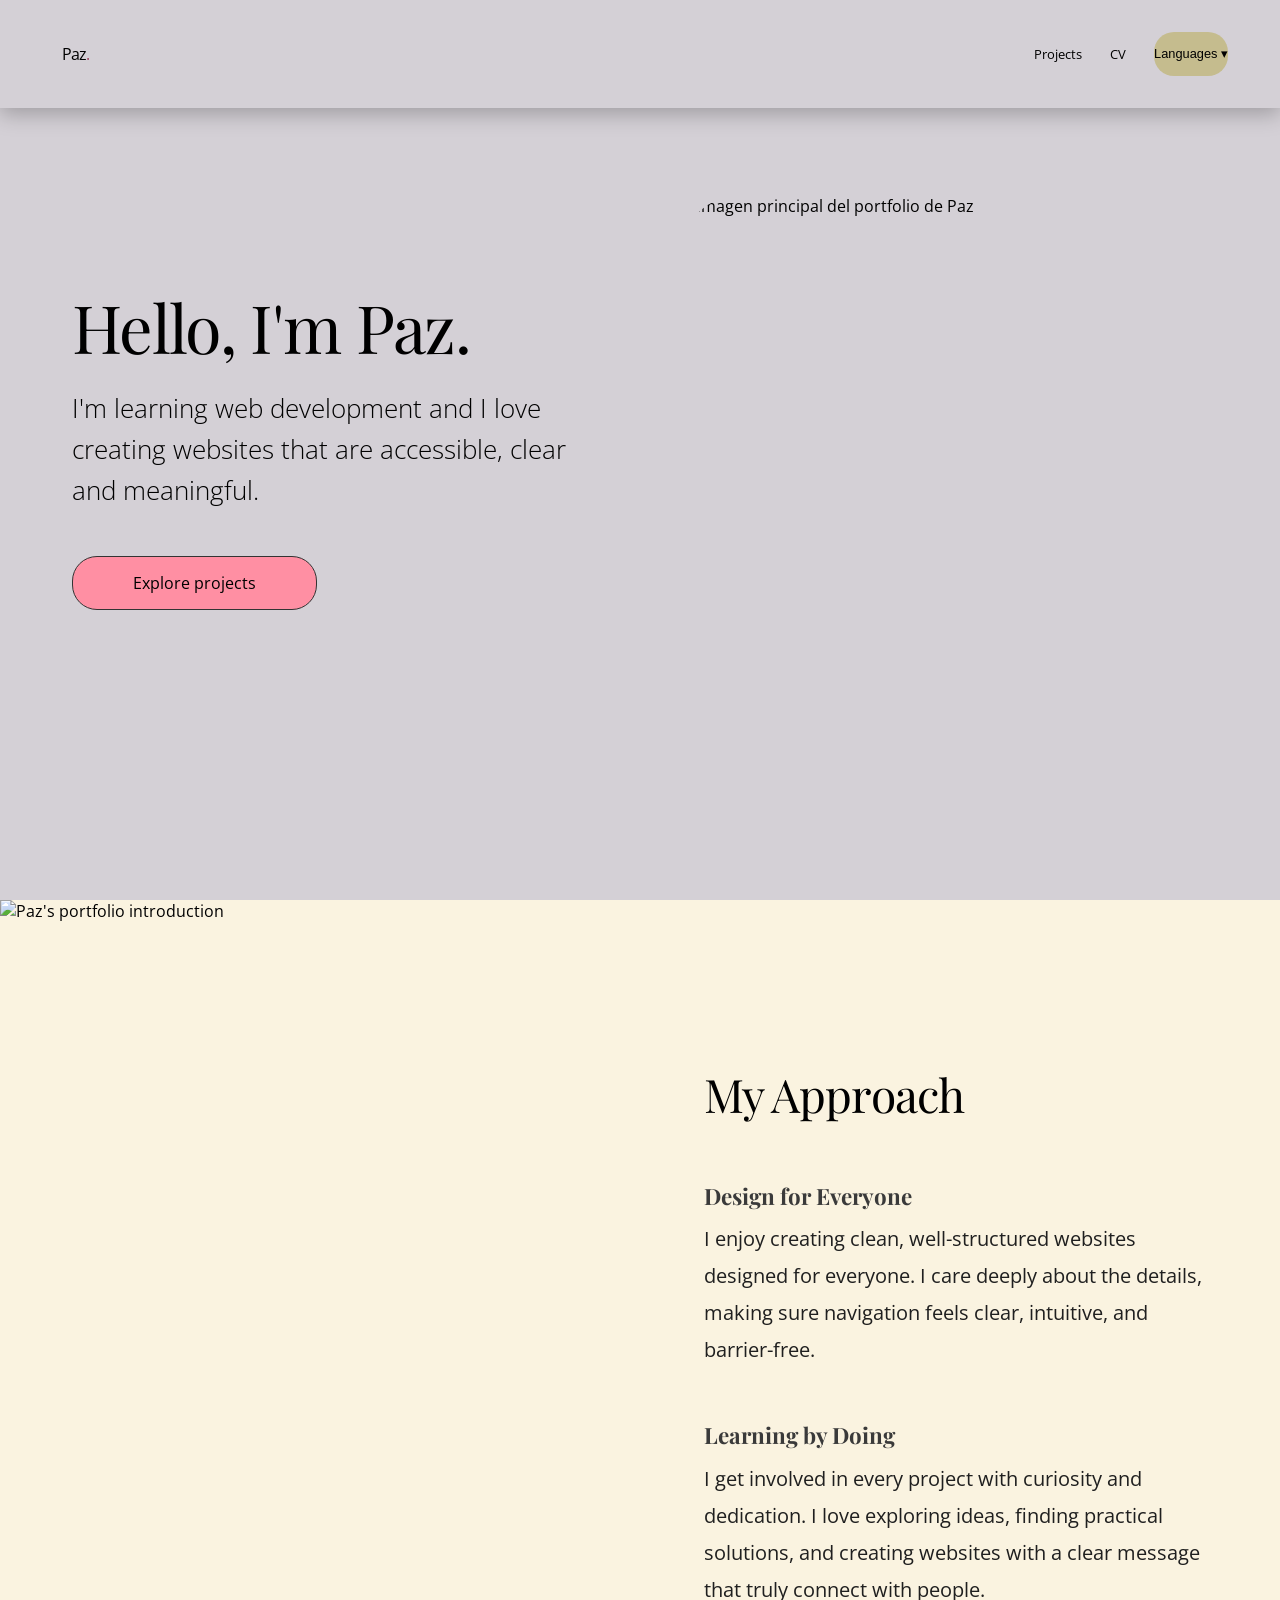
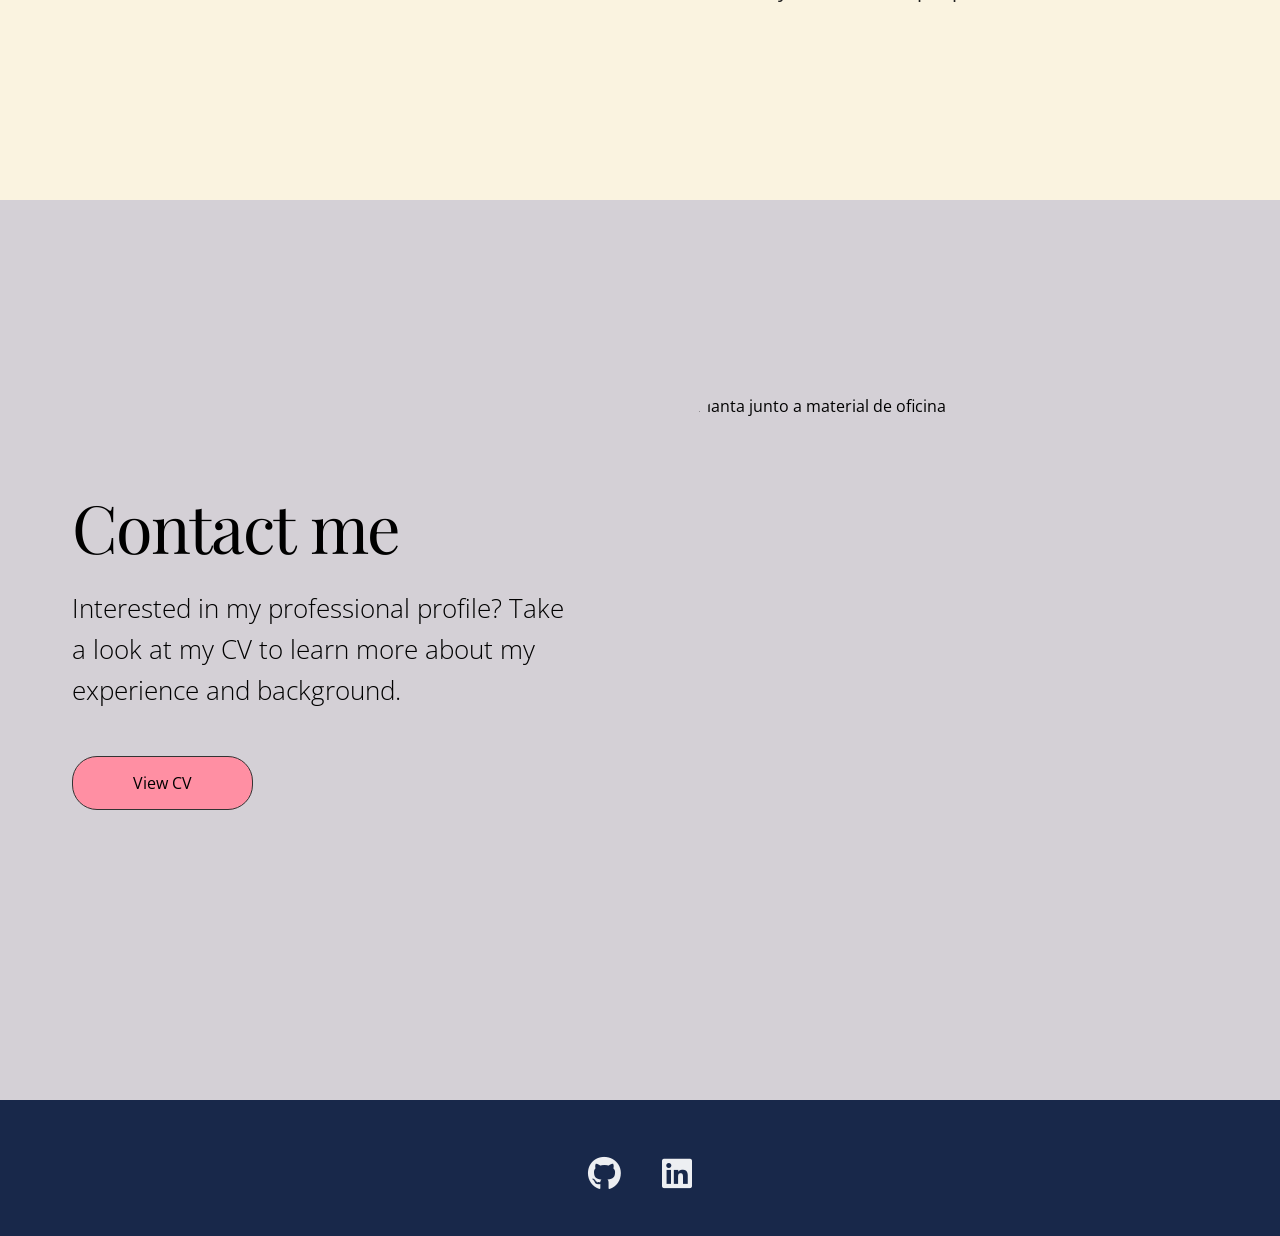
==== commit dc5fa8ef: "Aplica exclusivamente el refinamiento visual aprobado en comparativas" ====
--- a/index.html
+++ b/index.html
@@ -4,19 +4,18 @@
     <meta charset="UTF-8">
     <meta name="viewport" content="width=device-width, initial-scale=1.0">
     <!-- Fuente de Google -->
-    <link href="https://fonts.googleapis.com/css2?family=Playfair+Display:wght@400;600;700&family=Open+Sans:wght@400;600&display=swap" rel="stylesheet">
+    <link href="https://fonts.googleapis.com/css2?family=Playfair+Display:wght@400;600;700&family=Open+Sans:wght@300;400;600&display=swap" rel="stylesheet">
     <!-- Íconos Font Awesome -->
     <link rel="stylesheet" href="https://cdnjs.cloudflare.com/ajax/libs/font-awesome/6.5.0/css/all.min.css">
     <link rel="stylesheet" href="styles.css">
 
 
-    <title>Paz Castillo Rocha | Web development student</title>
-    <link rel="stylesheet" href="home.css">
+    <title>Paz | Portfolio</title>
+    <link rel="stylesheet" href="home.css?v=approach-reference">
     <link rel="stylesheet" href="navigation.css">
 
 </head>
 <body>
-<a class="skip-link" href="#main-content" data-ui="skip">Skip to content</a>
                                    <!-- ====== ENCABEZADO CON MENÚ ====== -->
 
   <header>
@@ -69,28 +68,24 @@
 </header>
 
                               <!-- ====== CONTENIDO PRINCIPAL ====== -->
-    <main id="main-content" tabindex="-1" class="scroll-container">
+    <main class="scroll-container">
                                               <!-- SECCIÓN 1 -->
 
-<section class="hero">
-<div  class="section container">
+<section class="scroll-item">
+<div  class="section">
 <div  class="text-content">
-<span class="eyebrow" data-ui="student">Web development student</span>
 <h1   id="intro-titulo">Hello, I'm Paz.  </h1>
 <p    id="intro-parrafo">I'm learning web development and I love creating websites that are accessible, clear and meaningful.</p>
-<div class="actions">
-<a href="projects-en.html" class="pink-button" id="intro-boton">Explore projects</a>
-<a href="cv-en.html" class="button-secondary" data-link="cv" data-ui="cv">View CV</a>
-</div>
-<span class="hero-note" data-ui="focus">Accessibility · Inclusive design · Learning by doing</span>
+<a    href="projects-en.html"
+      class="pink-button"
+      id="intro-boton"> Discover more
+</a>
 </div>
 
-<figure class="portrait">
-<img  src="assets/paz.png" width="640" height="720" fetchpriority="high"
-      alt="Paz Castillo Rocha">
-<figcaption><span>Paz Castillo Rocha</span><span>Portfolio / 02</span>
-</figcaption>
-</figure>
+<div  class="image-content">
+<img  src="https://i.postimg.cc/T3HyyRSV/9FF4616E-A33A-4D18-80FD-D19FC85ECB50.png"
+      alt="Imagen principal del portfolio de Paz">
+</div>
 
             </div>
         </section>
@@ -100,18 +95,15 @@
        <section class="second-section" id="projects">
     <div class="enfoque-section">
         <div class="enfoque-img">
-            <img src="assets/approach.jpg" loading="lazy" width="800" height="1200" alt="Mesa con cuadernos y café">
+            <img src="https://i.postimg.cc/15RDTkV3/marina-podrez-Qw-Op3y-IPm38-unsplash.jpg" alt="Mesa con cuadernos y café">
         </div>
         <div class="text-content">
-            <span class="eyebrow" data-ui="approachLabel">How I work</span>
-<h2 id="enfoque-titulo">My Approach</h2>
+            <h2 id="enfoque-titulo">My Approach</h2>
 
-<h3 id="enfoque-sub1"><strong>Design for Everyone</strong>
-</h3>
+<h3 id="enfoque-sub1"><strong>Design for Everyone</strong></h3>
 <p id="enfoque-texto1">I enjoy creating clean, well-structured websites designed for everyone. I care deeply about the details, making sure navigation feels clear, intuitive, and barrier-free.</p>
 
-<h3 id="enfoque-sub2"><strong>Learning by Doing</strong>
-</h3>
+<h3 id="enfoque-sub2"><strong>Learning by Doing</strong></h3>
 <p id="enfoque-texto2">I get involved in every project with curiosity and dedication. I love exploring ideas, finding practical solutions, and creating websites with a clear message that truly connect with people.</p>
 
 
@@ -120,29 +112,11 @@
     </div>
 </section>
 
-<!-- Mis proyectos reales: la tarjeta enlaza a la información disponible. -->
-<section class="selected-work container" aria-labelledby="work-title">
-<div class="section-heading">
-<div><span class="eyebrow" data-ui="projectEyebrow">My learning, in practice</span>
-<h2 id="work-title" data-ui="work">Selected work</h2>
-</div><a class="text-link" data-link="projects" href="projects-en.html"><span data-ui="all">Explore projects</span><span aria-hidden="true">↗</span></a>
-</div>
-<article class="featured-project">
-<div class="project-preview"><img src="assets/portfolio-preview.jpg" alt="" loading="lazy" width="1440" height="900">
-</div>
-<div class="project-copy"><span class="eyebrow" data-ui="status">Personal project · In progress</span>
-<h3>Portfolio Paz</h3>
-<p data-ui="detail">A personal portfolio built from scratch with HTML, CSS and JavaScript. An ongoing exploration of responsive design, accessibility and multilingual experiences.</p><a class="text-link" data-link="projects" href="projects-en.html"><span data-ui="projectLink">About the project</span><span aria-hidden="true">↗</span></a>
-</div>
-</article>
-</section>
-
                                                  <!-- SECCIÓN 3 -->
-        <section class="contact-section" id="contact">
-            <div class="section container">
+        <section class="scroll-item" id="contact">
+            <div class="section">
                 <div class="text-content">
-               <span class="eyebrow" data-ui="contactLabel">My background</span>
-<h2 id="contacto-titulo">Contact me</h2>
+               <h2 id="contacto-titulo">Contact me </h2>
 
 <p id="contacto-texto">
   Interested in my professional profile? Take a look at my CV to learn more about my experience and background.
@@ -155,7 +129,7 @@
 
                 </div>
                 <div class="image-content">
-                    <img src="assets/contact.jpg" loading="lazy" width="800" height="600" alt="Planta junto a material de oficina">
+                    <img src="https://i.postimg.cc/xTqwysz9/planta-en-maceta-cerca-de-telefonos-inteligentes-y-papeleria.jpg" alt="Planta junto a material de oficina">
 
                 </div>
             </div>
@@ -165,13 +139,13 @@
                                        <!-- ====== Foot ====== -->
     <footer>
   <div class="social-icons">
-    <a href="https://github.com/Paz8341" target="_blank" rel="noopener noreferrer" aria-label="GitHub">
+    <a href="https://github.com/Paz8341" target="_blank" aria-label="GitHub">
 
-      <i aria-hidden="true" class="fab fa-github"></i>
+      <i class="fab fa-github"></i>
     </a>
-    <a href="https://www.linkedin.com/in/paz-castillo-268824127" target="_blank" rel="noopener noreferrer" aria-label="LinkedIn">
+    <a href="https://www.linkedin.com/in/paz-castillo-268824127" target="_blank" aria-label="LinkedIn">
 
-      <i aria-hidden="true" class="fab fa-linkedin"></i>
+      <i class="fab fa-linkedin"></i>
     </a>
   </div>
 </footer>
--- a/styles.css
+++ b/styles.css
@@ -1,62 +1,359 @@
 /* ====== RESET/BASE GLOBAL ====== */
-:root {
-  /* La paleta conserva el lavanda, beige, rosa y azul de mi primer portfolio. */
-  --ink: #18284a;
-  --text: #303444;
-  --muted: #5d6070;
-  --paper: #f9f8f5;
-  --lavender: #e5e1e8;
-  --beige: #f5f0df;
-  --pink: #ff8fa3;
-  --line: #d9d7d4;
-  --serif: 'Playfair Display', Georgia, serif;
-  --sans: 'Open Sans', sans-serif;
-}
-* { box-sizing: border-box; } /* Aplica todos los elementos y hace que padding y border no rompan el tamaño real */
-html { scroll-behavior: smooth; scroll-padding-top: 6rem; }
-body { margin: 0; background: var(--paper); color: var(--text); font: 1rem/1.75 var(--sans); }
-img { display: block; max-width: 100%; }
-a { color: inherit; text-underline-offset: 0.25em; }
-button, input { font: inherit; }
-button, a { -webkit-tap-highlight-color: transparent; }
-button { cursor: pointer; }
-h1, h2, h3, p { margin-top: 0; }
-h1, h2, h3 { color: var(--ink); }
-h1, h2 { font-family: var(--serif); font-weight: 400; line-height: 1.15; }
-h1 { font-size: clamp(2.5rem, 4.2vw, 4rem); letter-spacing: -0.04em; }
-h2 { font-size: clamp(2rem, 3vw, 3rem); letter-spacing: -0.025em; }
-h3 { font-size: 1.1rem; line-height: 1.5; }
-p { margin-bottom: 1.25rem; }
-:focus-visible { outline: 3px solid var(--ink); outline-offset: 5px; }
-footer :focus-visible { outline-color: var(--pink); }
-.container { width: min(100% - 3rem, 1160px); margin-inline: auto; }
-.eyebrow { display: block; font: 600 0.72rem/1.5 var(--sans); letter-spacing: 0.15em; text-transform: uppercase; color: var(--muted); margin-bottom: 1.25rem; }
-.muted { color: var(--muted); }
-.actions { display: flex; flex-wrap: wrap; gap: 0.75rem; align-items: center; }
-/* Botón rosa (mi estilo), más compacto y con un área cómoda para pulsar. */
-.pink-button, .button-secondary, .btn {
-  display: inline-flex; align-items: center; justify-content: center; gap: 0.75rem;
-  min-height: 46px; padding: 0.65rem 1.25rem; border: 1px solid var(--ink);
-  border-radius: 6px; font-size: 0.85rem; font-weight: 600; line-height: 1.6;
-  text-decoration: none; color: var(--ink); background: var(--pink);
-  transition: background-color 0.2s;
-}
-.pink-button:hover, .btn:hover { background: #ffa8b7; }
-.button-secondary { background: transparent; }
-.button-secondary:hover { background: white; }
-.text-link { display: inline-flex; min-height: 44px; align-items: center; gap: 0.75rem; font-size: 0.88rem; font-weight: 600; color: var(--ink); }
-.skip-link { position: fixed; z-index: 2000; top: 0.5rem; left: 1rem; padding: 0.75rem 1rem; background: white; color: var(--ink); transform: translateY(-200%); }
-.skip-link:focus { transform: translateY(0); }
-.tag { display: inline-block; padding: 0.25rem 0.65rem; background: var(--beige); border-radius: 4px; font-size: 0.75rem; color: var(--text); }
-/* ===== FOOTER: identidad original ===== */
-footer { background: #18284a; /* azul del foot */ color: #edeff2; text-align: center; padding: 2.5rem 1rem; }
-.social-icons { display: flex; justify-content: center; align-items: center; gap: 1.75rem; }
-.social-icons a { display: inline-flex; align-items: center; justify-content: center; width: 46px; height: 46px; color: #edeff2; font-size: 30px; text-decoration: none; transition: color 0.3s; } /* ❌ quita la rallita */
-.social-icons a:hover { color: #ff8fa3; }
-@media (max-width: 600px) {
-  .container { width: calc(100% - 2.5rem); }
-}
-@media (prefers-reduced-motion: reduce) {
-  html { scroll-behavior: auto; }
-  *, *::before, *::after { transition: none !important; animation: none !important; }
-}
+
+
+* { box-sizing: border-box; }/* Aplica todos los elementos y hace que padding y border no rompan el tamaño real*/
+html {
+  scroll-behavior: smooth; }/* Controla el comportamiento general del scroll */
+body {
+  margin: 0; /* elimina margen por defecto del navegador */
+  font-family: 'Open Sans', sans-serif; }/* fuente base */
+
+/* Contenedor general */
+
+.container { /* Contenedor centrado reutilizable Limita ancho y da aire lateral*/
+  max-width: 1100px;
+  margin: 0 auto;/* centra horizontalmente */
+  padding: 3rem 1.5rem;/* espacio interior */
+}
+
+/* ====== HEADER / NAV (responsive) ====== */
+
+header { /*Contenedor principal del menú superior*/
+  position: sticky; /* se queda arriba al hacer scroll */
+  top: 0;
+  z-index: 1000; /* se mantiene por encima del contenido */
+  background: #F2F1ED;
+  border-bottom: 1px solid rgba(0,0,0,0.08);
+}
+/* Barra de navegación */
+
+.navbar {
+  display: flex; /* coloca elementos en fila */
+  align-items: center; /* centra verticalmente */
+  gap: 1rem;
+  padding: 1rem 0.75rem;
+  margin: 0;
+}
+/* Logo/ Nombre del sitio */
+
+.logo {
+  font-family: 'Playfair Display', serif; /* fuente decorativa */
+  font-size: 1.4rem; /*tamaño del texto */
+  text-decoration: none; /* sin subrayado */
+  color: #1f1f1f; /* color del texto */
+}
+/* ====== ENLACES DE NAVEGACION ====== */
+
+.nav-links {/* Contenedor de los links del menú */
+  margin-left: auto; /* empuja los links a la derecha */
+  display: flex;/* coloca los links en fila */
+  align-items: center; /* centra verticalmente */
+  gap: 0.75rem; /* espacio entre links */
+}
+
+.nav-links a { /* Estilo de cada enlace del menú */
+  text-decoration: none; /* Sin subrayado */
+  color: #1f1f1f; /* color del texto */
+  background: #C5BC8E; /* fondo del botón */
+  padding: 10px 16px; /* espacio interior */
+  border-radius: 999px; /* forma redondeada */
+  font-size: 0.95rem; /* tamaño de texto */
+}
+
+.nav-links a:hover { /* Hover de los enlaces */
+  background: #ffffff; }  /* cambia el fondo al pasar el ratón */
+
+
+/* ===== HAMBURGUESA CLÁSICA (3 RAYAS) ===== */
+
+/* Botón hamburguesa (contenedor del icono) */
+.nav-toggle {
+  display: none;   /* oculto por defecto (desktop) */
+  margin-left: auto; /* Empuja el botón a la derecha */
+  background: #C5BC8E; /* Fondo verde (igual que los botones del menú) */
+  border: none;   /* Sin borde */
+  border-radius: 999px; /* Forma completamente redondeada */
+  cursor: pointer; /* Cursor de botón clicable */
+  align-items: center;
+  justify-content: center;
+  width: 38px;      /* ancho fijo del botón */
+  height: 28px;     /* alto fijo del botón */
+  padding: 0;       /* evita que la pastilla se alargue */
+
+}
+
+/* Línea central de la hamburguesa */
+.nav-toggle span {
+  position: relative;  /* Referencia para ::before y ::after */
+  width: 6px;  /* Ancho de cada raya */
+  height: 1.5px; /* Grosor de la raya */
+  background: #1f1f1f; /* Color de las rayas */
+  display: block; /* Se comporta como bloque */
+}
+
+/* Rayas superior e inferior */
+.nav-toggle span::before,
+.nav-toggle span::after {
+  content: "";                /* Necesario para que el pseudo-elemento exista */
+  position: absolute;         /* Posición absoluta respecto al span */
+  left: 0;                    /* Alineadas a la izquierda */
+  width: 6px;                /* Mismo ancho que la raya central */
+  height: 1.5px;                /* Mismo grosor */
+  background: #1f1f1f;        /* Mismo color */
+}
+
+/* Raya superior */
+.nav-toggle span::before {
+  top: -4px;                  /* Se coloca arriba de la raya central */
+}
+
+/* Raya inferior */
+.nav-toggle span::after {
+  top: 4px;                   /* Se coloca debajo de la raya central */
+}
+
+
+/* Dropdown idiomas */
+
+.dropdown {/* Contenedor del dropdown (referencia para position:absolute) */
+   position: relative; }/* permite posicionar el menú dentro */
+
+.dropdown-btn {
+  border: none;
+  background: #C5BC8E;
+  padding: 10px 16px;
+  border-radius: 999px; /* forma redondeada */
+  cursor: pointer;
+  font-size: 0.95rem;
+  color: #1f1f1f;
+}
+
+.dropdown-btn:hover { /* Hover del botón de idiomas */
+  background: #ffffff; /* cambio de fondo al pasar el ratón */
+}
+
+.dropdown-menu {/* Menú desplegable (cerrado por defecto) */
+  display: none;/* oculto inicialmente */
+  position: absolute;/* flota sobre el layout */
+  top: 46px;/* separación desde el botón */
+  left: 0;/* alineado a la izquierda */
+  background: #fff;/* fondo blanco */
+  border-radius: 14px;/* esquinas suaves */
+  box-shadow: 0 10px 30px rgba(0,0,0,0.15);/* sombra flotante */
+  padding: 8px;/* espacio interior */
+  min-width: 160px;/* ancho mínimo */
+}
+
+.dropdown-menu button {/* Botones dentro del menú de idiomas */
+  width: 100%;/* ocupa todo el ancho */
+  border: none;/* sin borde */
+  background: transparent;/* fondo transparente */
+  padding: 10px 10px;/* espacio clicable */
+  border-radius: 10px;/* esquinas redondeadas */
+  text-align: left;/* texto alineado a la izquierda */
+  cursor: pointer;/* cursor interactivo */
+}
+
+.dropdown-menu button:hover { /* Hover de cada idioma */
+  background: #F2F1ED; /* fondo suave al pasar el ratón */
+}
+
+.dropdown.open .dropdown-menu { /* Estado abierto del dropdown (activado por JS) */
+  display: block;  /* muestra el menú */
+}
+
+/* ====== RESPONSIVE MOBILE ====== */
+
+@media (max-width: 700px) {
+  .nav-toggle { /* Muestra el botón hamburguesa en móvil */
+    display: block;
+  }
+
+  .nav-links { /* Oculta el menú por defecto */
+    display: none;/* cerrado inicialmente */
+    width: 100%;/* enlaces en columna */
+    flex-direction: column;
+    align-items: stretch;
+    margin: 0;
+    padding: 0 1.5rem 1rem 1.5rem;
+  }
+
+  .nav-links a,
+  .dropdown-btn {
+    width: 100%;
+    text-align: center;
+  }
+
+  header.open .nav-links {  /* Cuando JS añade la clase "open" */
+    display: flex;
+  }
+
+}
+/* ====== PARCHE RESPONSIVE para tu layout actual (scroll-item / section) ====== */
+
+@media (max-width: 900px) {
+
+/* HERO · Imagen full width tipo Adri */
+.scroll-item:first-of-type .image-content {
+  margin-left: -1.5rem;
+  margin-right: -1.5rem;
+}
+  /* ===== HERO MÓVIL · ORDEN DEFINITIVO ===== */
+
+.scroll-item:first-of-type .section {
+  display: flex !important;
+  flex-direction: column !important;
+}
+
+/* rompe el wrapper de texto solo visualmente */
+.scroll-item:first-of-type .text-content {
+  display: contents;
+}
+
+.scroll-item:first-of-type #intro-titulo {
+  order: 1;
+  margin-bottom: 0.5rem;
+}
+
+.scroll-item:first-of-type .image-content {
+  order: 2;
+  width: 100%;
+  max-width: 90vw;      /* ← AQUÍ se hace grande */
+  margin: 1.5rem auto;  /* centrada */
+}
+
+.scroll-item:first-of-type #intro-parrafo {
+  order: 3;
+}
+
+.scroll-item:first-of-type #intro-boton {
+  order: 4;
+}
+
+/* HERO · Imagen más cuadrada */
+.scroll-item:first-of-type .image-content img {
+  width: 100% !important;
+  aspect-ratio: 4 / 5;   /* retrato, manteniendo la composición móvil */
+  height: auto !important;
+}
+
+ .scroll-item {/* Evita que height:100vh rompa el diseño en móvil */
+  height: auto !important;
+  min-height: auto !important;
+  padding: 2rem 0 !important;
+  display: block !important;   /* evita solapes */
+}
+/* Apilar texto + imagen en columna */
+  .section {
+    flex-direction: column !important;
+    align-items: center !important;
+    justify-content: flex-start !important;
+    gap: 1.5rem !important;
+    padding: 2rem 1.5rem !important;
+  }
+
+/* Imágenes generales */
+  .image-content {
+    margin: 0 !important;
+
+  }
+
+/* Texto: bajar tamaños en móvil para que no se monten */
+  .enfoque-section h2,
+  #contact h2 {
+   font-size: clamp(2.3rem, 6vw, 3rem);
+   line-height: 1.15;
+}
+.text-content {
+    margin-bottom: 1.25rem !important;
+}
+
+.enfoque-section p {
+   max-width: 100% !important;
+}
+/* Botón centrado */
+.pink-button {
+    width: 100%;
+    max-width: 320px;
+    text-align: center;
+  }
+.enfoque-section h2 {
+    margin: 0 0 1.5rem;
+  }
+
+.enfoque-section h3 {
+    margin-top: 1.5rem;
+  }
+
+#contact {
+    padding-top: 3rem !important;
+  }
+  }
+  /* ===== AJUSTE LIMPIO BORDES SECCIÓN ENFOQUE (DESKTOP) ===== */
+
+
+/* ====== MEDIA QUERY · MENÚ MÓVIL ======
+
+   Este bloque controla SOLO el comportamiento del menú en pantallas pequeñas
+   (móviles y tablets)
+*/
+/* ===== DROPDOWN IDIOMAS (VISIBILIDAD) ===== */
+
+
+@media (max-width: 768px) {
+.mobile-dropdown {
+  position: absolute;
+  top: 60px;
+  right: 1rem;
+  z-index: 1001;
+}
+
+  .nav-links {/* Oculta los botones verdes (Projects / CV / Languages) en modo móvil */
+    display: none;
+  }
+
+  .nav-toggle {/* Muestra el icono de hamburguesa solo en modo móvil */
+    display: block;
+  }
+    /* ===== DROPDOWN IDIOMAS (MÓVIL) ===== */
+  .dropdown-menu {
+    left: auto;
+    right: 0;
+    min-width: 140px;
+  }
+
+
+/* === ACCIONES MÓVIL (🌍 + ☰) === */
+
+  .mobile-actions {
+    display: flex;          /* coloca 🌍 y ☰ en fila */
+    gap: 0.5rem;            /* espacio entre botones */
+    margin-left: auto;      /* empuja el grupo a la derecha */
+  }
+
+  .mobile-actions .nav-toggle { /* Estilo común para ambos botones */
+    background: #C5BC8E;    /* mismo verde que Projects / CV */
+    border: none;
+    border-radius: 999px;
+    width: 38px;     /* mismo tamaño que el botón base */
+    height: 28px;
+    padding: 0;      /* evita que se alargue */
+    cursor: pointer;
+    display: flex;
+    align-items: center;
+    justify-content: center;
+  }
+
+  .lang-toggle {/* Botón idioma (🌍) – visible, limpio y alineado */
+    display: inline-flex;  /* asegura que SE VEA */
+    align-items: center;
+    justify-content: center;
+    background: transparent; /* sin fondo */
+    border: none; /* sin borde */
+    box-shadow: none;
+    color: #1f1f1f; /* MISMO color que Paz / hamburguesa */
+    padding: 8px;
+    font-size: 22px; /* tamaño visible del icono */
+    cursor: pointer;
+  }
+}
--- a/home.css
+++ b/home.css
@@ -1,55 +1,462 @@
-/* ===== SECCIÓN 1: una portada equilibrada, con mi foto original ===== */
-.hero { background: var(--lavender); padding: 9rem 0 5rem; }
-.hero .section { display: grid; grid-template-columns: 1.2fr 0.8fr; gap: clamp(3rem, 7vw, 7rem); align-items: center; }
-/* Tipografía para títulos */
-.hero h1 { max-width: 12ch; margin-bottom: 1.5rem; }
-.hero .text-content > p { max-width: 48ch; font-size: 1.05rem; line-height: 1.9; }
-.hero .actions { margin-top: 2rem; }
-.hero-note { display: block; margin-top: 2rem; padding-top: 1rem; border-top: 1px solid #18284a33; font-size: 0.75rem; color: var(--muted); }
-.portrait { margin: 0; }
-.portrait img { width: 100%; height: auto; aspect-ratio: 4 / 4.5; object-fit: cover; border-radius: 48% 48% 8px 8px; }
-.portrait figcaption { display: flex; justify-content: space-between; gap: 1rem; padding: 1rem 0 0; font-size: 0.68rem; text-transform: uppercase; letter-spacing: 0.1em; color: var(--muted); }
-/* ===== SECCIÓN 2 (ENFOQUE): mitades exactas, sin contenedor centrado ===== */
-.second-section { background: var(--beige); }
-.enfoque-section { display: grid; grid-template-columns: repeat(2, minmax(0, 1fr)); min-height: 650px; }
-.enfoque-img { position: relative; min-width: 0; }
-.enfoque-img img { position: absolute; inset: 0; width: 100%; height: 100%; object-fit: cover; }
-/* El padding queda dentro de la mitad derecha y no altera el reparto 50/50. */
-.enfoque-section .text-content { align-self: center; padding: clamp(2.5rem, 5vw, 6rem); }
-.enfoque-section h2 { margin-bottom: 2rem; }
-.enfoque-section h3 { margin-bottom: 0.75rem; }
-.enfoque-section p { font-size: 0.95rem; line-height: 1.9; max-width: 52ch; }
-.enfoque-section p:last-child { margin-bottom: 0; }
-.enfoque-section h3:not(:first-child) { margin-top: 1.75rem; }
-/* Los proyectos tienen un lugar propio antes de la invitación a consultar mi CV. */
-.selected-work { padding-block: 5rem; }
-.section-heading { display: flex; align-items: end; justify-content: space-between; gap: 2rem; margin-bottom: 2rem; }
-.section-heading h2 { margin-bottom: 0; }
-.featured-project { display: grid; grid-template-columns: 1.1fr 0.9fr; border: 1px solid var(--line); border-radius: 12px; overflow: hidden; background: white; }
-.featured-project .project-copy { padding: clamp(1.5rem, 3vw, 3rem); align-self: center; }
-.featured-project h3 { font: 400 1.8rem/1.3 var(--serif); }
-.project-preview { background: var(--lavender); aspect-ratio: 16 / 10; }
-.project-preview img { width: 100%; height: 100%; object-fit: cover; }
-.contact-section { border-top: 1px solid var(--line); padding-block: 5rem; }
-.contact-section .section { display: grid; grid-template-columns: 1fr 0.65fr; align-items: center; gap: 5rem; }
-.contact-section .text-content { max-width: 55ch; }
-.contact-section img { width: 100%; height: auto; aspect-ratio: 4/3; object-fit: cover; border-radius: 8px; }
+
+                               /* ====1 BASE / RESET==== */
+  html {
+    scroll-behavior: smooth;
+  }
+
+  body {
+    font-family: 'Open Sans', sans-serif;
+    margin: 0;
+    padding: 0;
+    background-color: #D4D0D6;
+  }
+
+  /* Tipografía para títulos */
+  h1, h2 {
+    font-family: 'Playfair Display', serif;
+  }
+
+  /* Tamaños base (globales) */
+  h1, #contact h2 {
+    /* El título sigue siendo grande; crece con la pantalla sin saltos. */
+    font-size: clamp(3rem, 5.2vw, 4.5rem);
+    font-weight: normal;
+    line-height: 1.12;
+    letter-spacing: -0.025em;
+    margin: 0 0 1.5rem;
+  }
+
+  h2, p {
+    font-size: clamp(1.25rem, 2vw, 1.65rem);
+    font-weight: 300;
+    line-height: 1.6;
+    margin: 0 0 1.5rem;
+  }
+
+                            /* =====2 HEADER / NAV ==== */
+  header {
+    position: fixed;
+    top: 0;
+    width: 100%;
+    z-index: 1000;
+    background-color: #F2F1ED;
+    color: black;
+    padding: 1rem;
+    display: flex;
+    align-items: center;
+    box-shadow: 0 6px 20px rgba(0, 0, 0, 0.25);
+    flex-wrap: wrap;
+    transition: transform 0.3s ease-in-out;
+  }
+
+  .hide-header {
+    transform: translateY(-100%);
+  }
+
+  .logo {
+    font-size: 25px;
+    font-weight: normal;
+    color: black;
+    padding: 5px 10px;
+    font-family: proxima nova; /* fuente de la pagina */
+  }
+.navbar {
+  display: flex;
+  align-items: center;
+  width: 100%;
+}
+
+.nav-links {
+  display: flex;
+  align-items: center;
+  gap: 1rem;
+  margin-left: auto;
+}
+
+  .nav-link {
+    text-decoration: none;
+    color: black;
+    font-size: 15px;
+    padding: 10px 20px;
+    border-radius: 20px;
+    background-color: #C5BC8E;
+    display: inline-block;
+    cursor: pointer;
+  }
+
+  .nav-link:hover {
+    background-color: #F2F1ED;
+    color: #218838;
+  }
+
+  /* Dropdown idiomas */
+  .dropdown {
+    position: relative;
+    cursor: pointer;
+    border-radius: 20px;
+    background-color: #C5BC8E;
+    display: inline-block;
+    font-size: 15px;
+  }
+
+  .dropdown:hover {
+    background-color: #F2F1ED;
+    color: #218838;
+  }
+  .dropdown-btn {
+  background: none;
+  border: none;
+  padding: 10px 20px;
+  font-size: 15px;
+  line-height: 1.2;
+  cursor: pointer;
+}
+.lang-toggle {
+  background: none;
+  border: none;
+  padding: 8px;
+  cursor: pointer;
+  color: #6b705c; /* elegante, no negro */
+  display: flex;
+  align-items: center;
+}
+.lang-icon {
+  width: 22px;
+  height: 22px;
+  stroke-width: 1.3;
+}
+.lang-toggle:hover {
+  color:#218838;
+}
+
+
+                         /* =======3 SCROLL / SECCIONES====== */
+                         /* Ocultar barra de scroll (mantiene el scroll activo) */
+.scroll-container {
+  scrollbar-width: none;      /* Firefox */
+  -ms-overflow-style: none;   /* IE / Edge antiguo */
+}
+
+.scroll-container::-webkit-scrollbar {
+  display: none;              /* Chrome, Safari, Edge */
+}
+
+.scroll-item {
+  min-height: 100vh;
+  height: auto;
+  display: flex;
+  align-items: center;
+  justify-content: center;
+  padding: 2rem 0;
+}
+
+
+  .second-section {
+    background-color: #faf3e0;
+    /* Esta sección tiene su propio layout: no usa el padding ni el centrado de scroll-item. */
+    width: 100%;
+    max-width: none;
+    min-height: 100vh;
+    margin: 0;
+    display: grid;
+    grid-template-columns: minmax(0, 1fr);
+    align-items: stretch;
+    padding: 0;
+  }
+
+  /* Layout general de secciones (1 y 3) */
+  .section {
+    display: flex;
+    align-items: center;
+    justify-content: center;
+    max-width: 1200px;
+    width: 100%;
+    padding: 3rem 2rem;
+    gap: 3rem;
+  }
+
+  .text-content {
+    flex: 1;
+    margin-right: 0;
+    min-width: 0;
+  }
+
+  .section .text-content p { max-width: 34ch; }
+
+  .image-content {
+    flex: 1;
+    display: flex;
+    justify-content: center;
+    margin-left: 0;
+  }
+
+  .image-content img {
+    width: 510px;
+    height: 510px;
+    object-fit: cover;
+    border-radius: 60px;
+    margin-top: 0; /* Alinea la foto con el bloque de texto, sin desplazarla hacia abajo. */
+  }
+
+                            /* =======4. SECCIÓN 2 (ENFOQUE)====== */
+  .enfoque-section {
+    /* Dos mitades exactas; el padding del texto queda dentro de su columna. */
+    display: grid;
+    grid-template-columns: repeat(2, minmax(0, 1fr));
+    align-items: stretch;
+    width: 100%;
+    max-width: none;
+    gap: 0;
+    margin: 0;
+    padding: 0;
+  }
+
+  .enfoque-img {
+    position: relative;
+    min-width: 0;
+    margin: 0;
+    padding: 0;
+  }
+
+  .enfoque-img img {
+    /* Llena la altura de la fila sin imponer el tamaño natural de la foto. */
+    position: absolute;
+    inset: 0;
+    width: 100%;
+    height: 100%;
+    object-fit: cover;
+    border-radius: 0;
+    display: block;
+  }
+
+  /* (Unificado) Text-content dentro de sección enfoque */
+  .enfoque-section .text-content {
+    min-width: 0;
+    margin: 0;
+    padding: 4rem;
+    display: flex;
+    flex-direction: column;
+    justify-content: center;
+  }
+
+  /* Tipografía y tamaños específicos dentro de sección enfoque */
+.enfoque-section h2 {
+  font-size: clamp(2.5rem, 3.6vw, 3.2rem);
+  font-weight: normal;
+  line-height: 1.15;
+  letter-spacing: -0.02em;
+  margin: 0 0 2rem;
+}
+
+.enfoque-section h3 {
+  font-family: 'Playfair Display', serif;
+  font-size: 1.4rem;
+  line-height: 1.35;
+  font-weight: 500;
+  margin-top: 1.75rem;
+  margin-bottom: 0.6rem;
+  color: #3a3a3a;
+}
+
+
+.enfoque-section p {
+  font-size: 1.25rem;
+  line-height: 1.85;  /*mas aire entre lineas*/
+  margin-bottom: 1.5rem;
+  max-width: 60ch;  /*ancho de la lectura*/
+  color:  #1f1f1f;
+  font-weight: 400;
+}
+
+
+                                     /* ======5. BOTÓN ======== */
+  .pink-button {
+    background-color: #ff8fa3;
+    border: 1px solid #333;
+    color: black;
+    padding: 15px 60px;
+    font-size: 16px;
+    border-radius: 25px;
+    cursor: pointer;
+    display: inline-block;
+    margin-top: 20px;
+    transition: background-color 0.3s ease;
+    text-decoration: none;
+  }
+
+  .pink-button:hover {
+    background-color: #ff6f8e;
+  }
+
+                         /* =====  6) FOOTER  ========= */
+
+/* ===== FOOTER ===== */
+
+footer {
+  background-color:#18284A; /* azul del foot */
+  color:#edeff2;
+  padding: 2.5rem 1rem;
+  text-align: center;
+}
+
+footer a {
+  color: #F2F2F2;
+}
+
+footer a:hover {
+  opacity: 0.8;
+}
+
+
+  .social-icons {
+    margin-top: 10px;
+  }
+
+  .social-icons a {
+    color:#edeff2 ;
+    margin: 0 16px;
+    font-size: 34px;
+    transition: color 0.3s;
+    text-decoration: none;
+  }
+
+  .social-icons a:hover {
+    color: #ff8fa3;
+  }
+
+                       /* ===== 7) RESPONSIVE ============= */
+
+  .lang-toggle {
+    display: none; /* (🌍) oculto por defecto en PC */
+}
+
+  @media (max-width: 768px) {
+
+/* ===== BOTÓN IDIOMA MÓVIL (🌍) ===== */
+
+/* Asegura que el grupo de acciones se vea */
+.mobile-actions {
+
+  display: flex;
+  align-items: center;
+  gap: 0.75rem;
+  margin-left: auto;
+}
+
+/* Botón idioma: solo icono, visible y negro */
+.lang-toggle {
+  display: inline-flex;/* globo en modo movil*/
+  align-items: center;
+  justify-content: center;
+  background: transparent;
+  border: none;
+  box-shadow: none;
+
+  color: #000; /* mismo color que Paz */
+  padding: 6px;
+  cursor: pointer;
+}
+
+/* Tamaño real del icono */
+.lang-toggle svg {
+  width: 22px;
+  height: 22px;
+  stroke: currentColor;
+}
+
+/* Ajuste menú móvil */
+
+    .section {
+      flex-direction: column;
+      padding: 2rem 1rem;
+      text-align: center;
+    }
+
+    .text-content, .image-content {
+      margin: 1rem 0;
+    }
+
+    .image-content img {
+      width: 100%;
+      max-width: 300px;
+      height: auto;
+    }
+
+    header {
+      flex-direction: column;
+      text-align: center;
+    }
+
+    .nav-link {
+      margin: 10px 0;
+    }
+
+    h1, #contact h2 {
+      font-size: clamp(2.5rem, 7vw, 3.5rem);
+    }
+
+    h2 {
+      font-size: 1rem;
+    }
+
+    .scroll-item {
+      padding: 2rem 1rem;
+
+    }
+
+
+  /* MENÚ MÓVIL: ocultar botones verdes */
+    .nav-links {
+       display: none;
+}
+/* MENÚ MÓVIL ABIERTO: ocultar Languages */
+.nav-links .dropdown {
+  display: none;
+}
+
+
+  /* ===== MENÚ MÓVIL COMO LISTA (SIN BOTONES) ===== */
+
+header.open .nav-links {
+  display: flex;              /* muestra el menú */
+  flex-direction: column;     /* lista vertical */
+  align-items: center;
+  width: 100%;
+  margin-top: 1.5rem;
+  gap: 1.2rem;
+}
+
+header.open .nav-link {
+  background: none;           /* quita verde */
+  border-radius: 0;
+  padding: 0;                 /* quita forma de botón */
+  font-size: 1.2rem;
+  font-weight: 400;
+  color: #000;
+}
+
+header.open .nav-link:hover {
+  background: none;
+  color: #218838;
+}
+
+  }
+
+/* Evita que una imagen fija empuje el texto fuera de la pantalla. */
+.image-content img { max-width: 100%; }
+@media (min-width: 769px) and (max-width: 1100px) {
+  .image-content img { width: 100%; height: auto; aspect-ratio: 1; }
+}
 @media (max-width: 900px) {
-  .hero { padding: 7.5rem 0 3.5rem; }
-  .hero .section { gap: 2.5rem; }
-  .enfoque-section { grid-template-columns: minmax(0, 1fr); min-height: 0; }
-  .enfoque-img { aspect-ratio: 16/9; }
-  .enfoque-section .text-content { padding: 3rem 2rem; }
-  .contact-section .section { gap: 2rem; }
-}
-@media (max-width: 600px) {
-  .hero .section { grid-template-columns: 1fr; }
-  .hero h1 { max-width: none; font-size: 2.9rem; }
-  .portrait { width: min(100%, 300px); justify-self: center; }
-  .hero-note { margin-top: 1.5rem; }
-  .enfoque-section .text-content { padding: 2.5rem 1.25rem; }
-  .selected-work, .contact-section { padding-block: 3rem; }
-  .section-heading { align-items: start; flex-direction: column; gap: 1rem; }
-  .featured-project, .contact-section .section { grid-template-columns: 1fr; }
-  .contact-section img { max-height: 240px; }
-}
+  .scroll-item:first-of-type { padding-top: 7rem !important; }
+  #intro-titulo { font-size: clamp(2.5rem, 7vw, 4rem); }
+  .text-content p { overflow-wrap: break-word; }
+}
+
+@media (max-width: 900px) {
+  /* En móvil apilamos las mitades para mantener el texto legible. */
+  .second-section { min-height: 0; }
+  .enfoque-section { grid-template-columns: minmax(0, 1fr); }
+  .enfoque-img { aspect-ratio: 4 / 3; }
+  .enfoque-section .text-content { margin: 0 !important; padding: 2rem 1.5rem; }
+}
